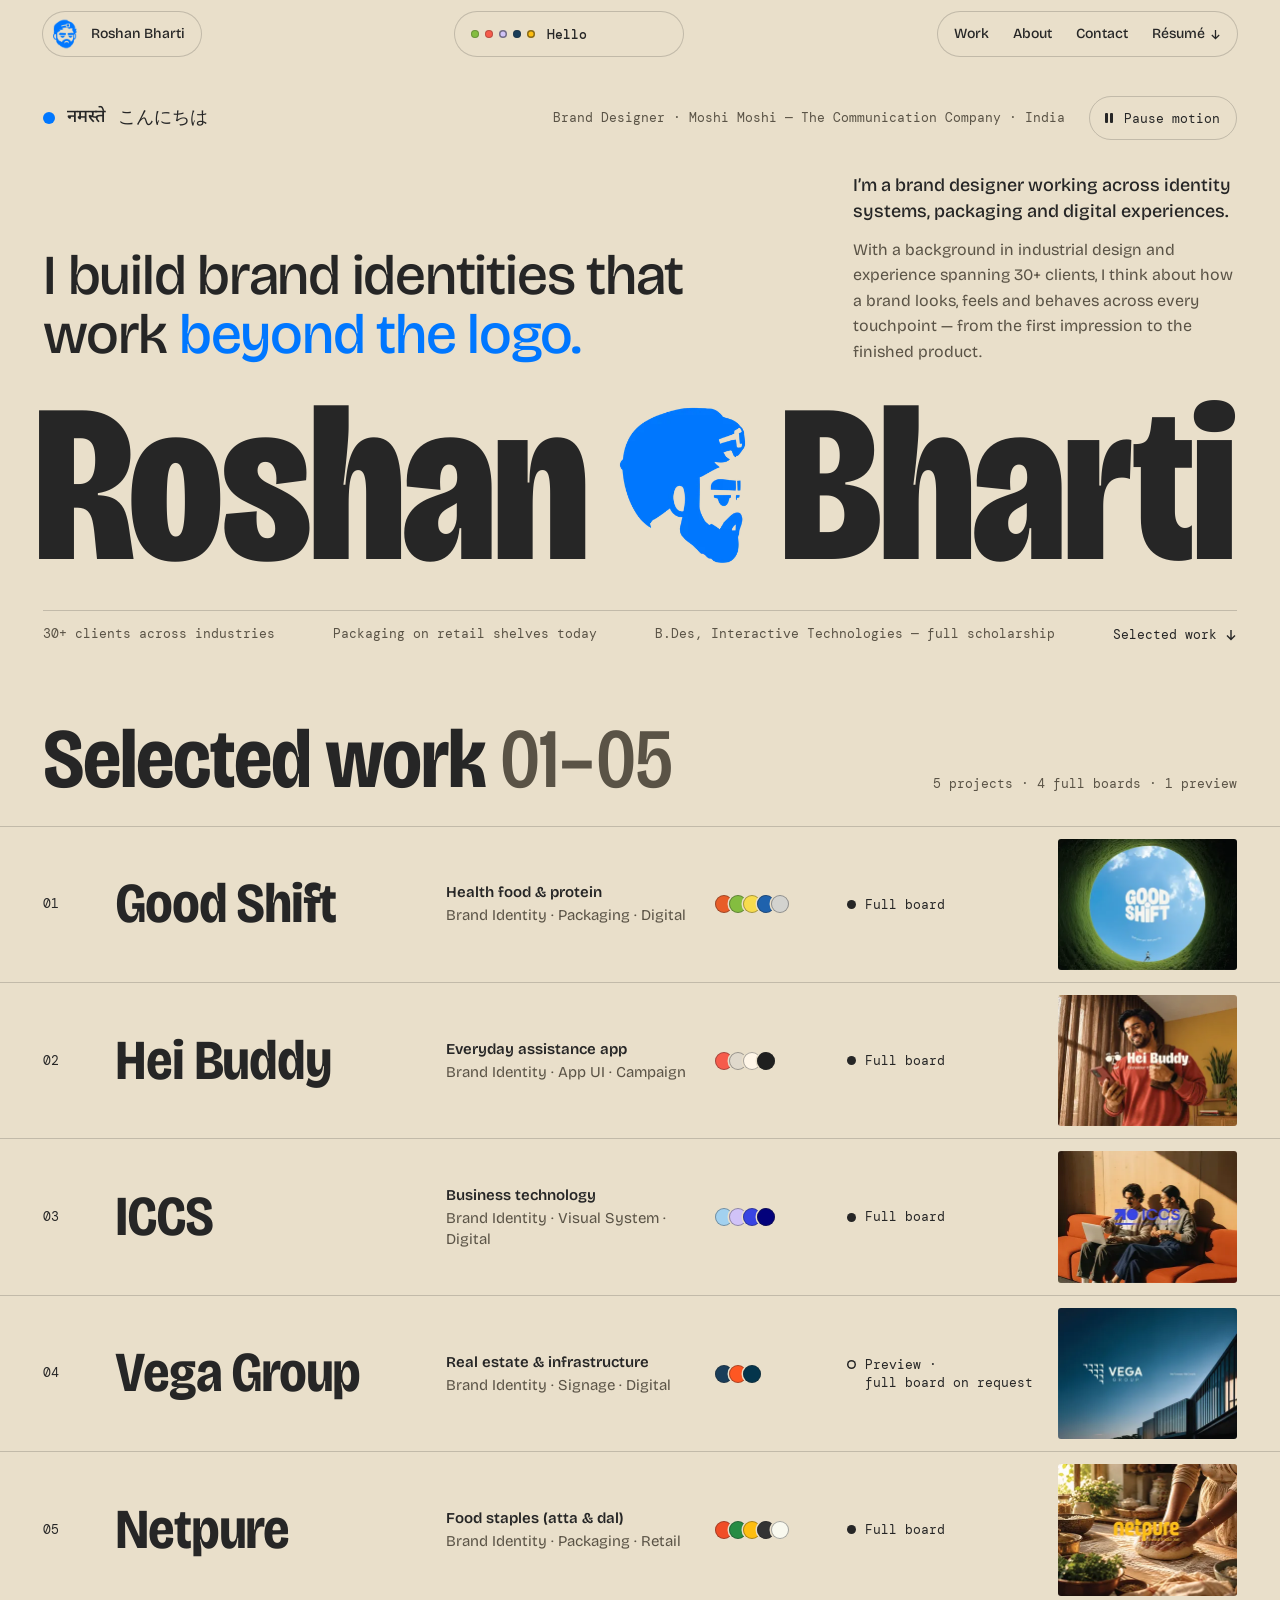
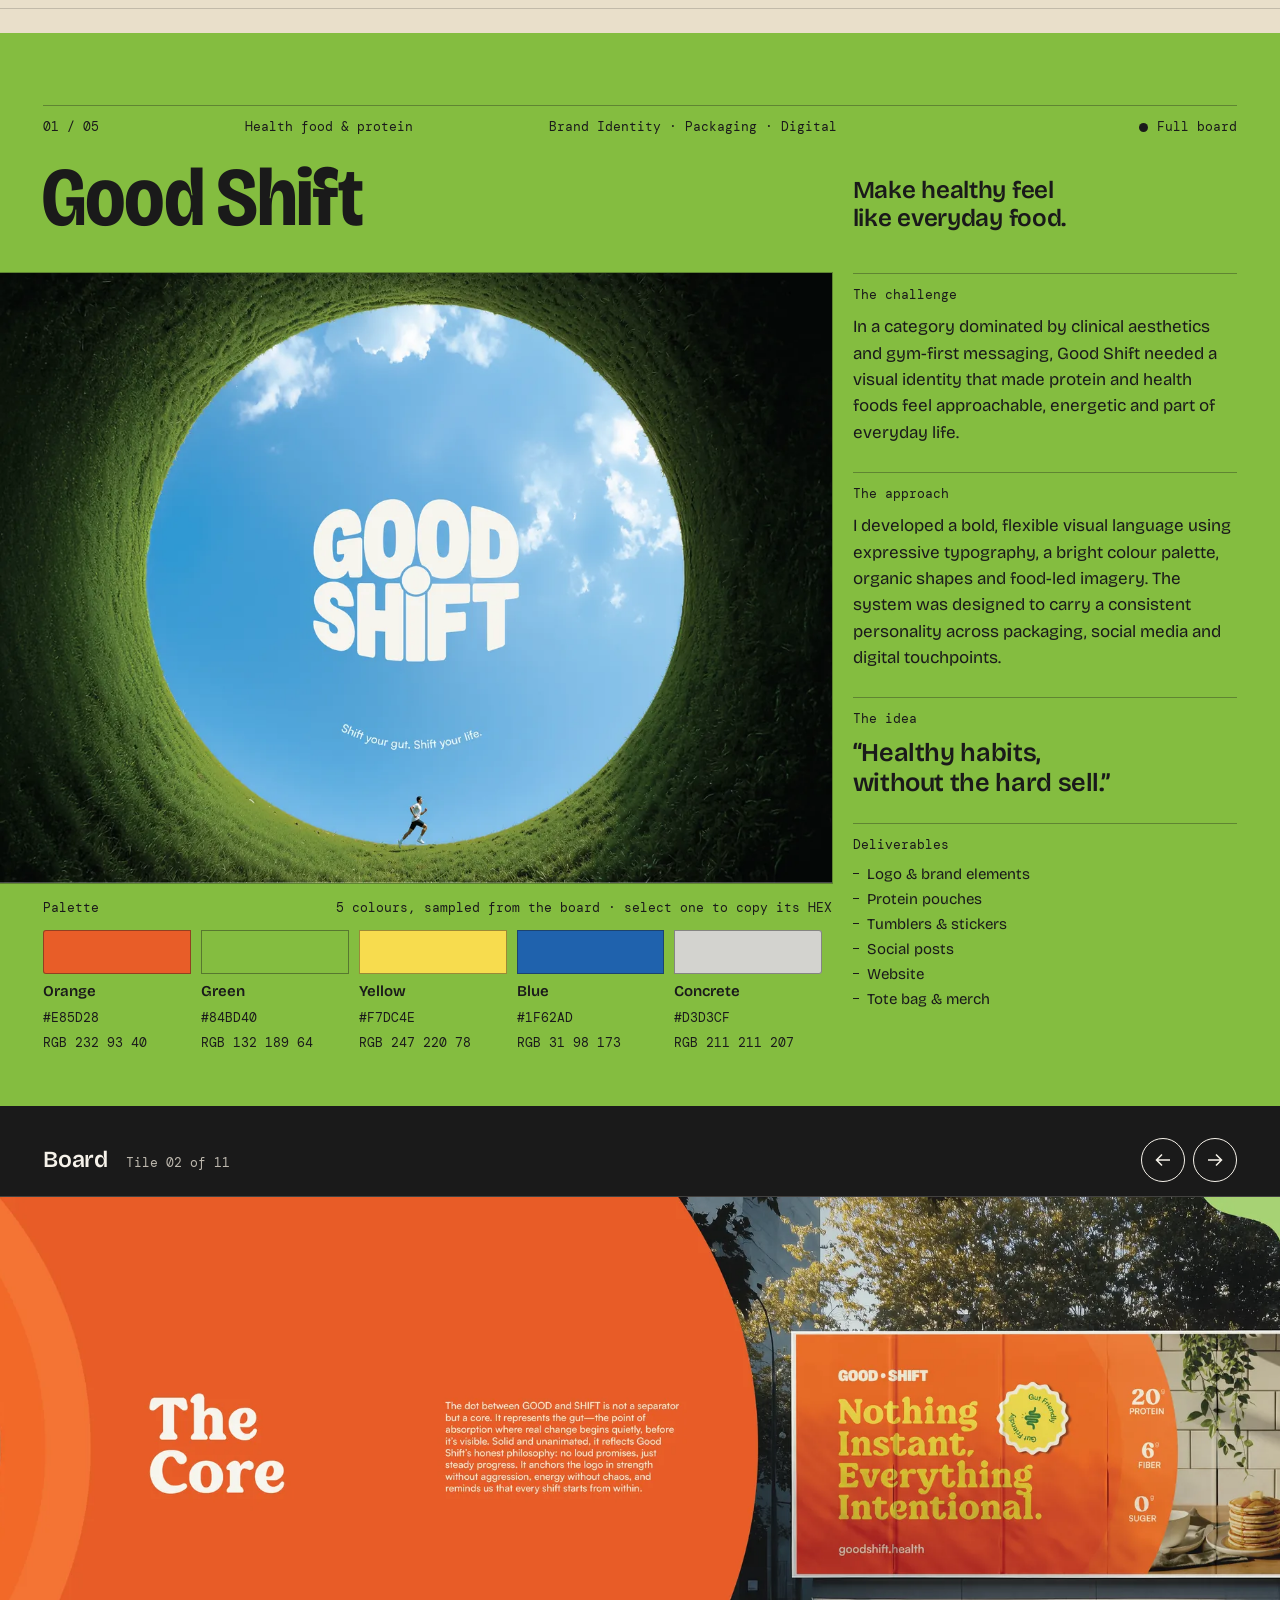
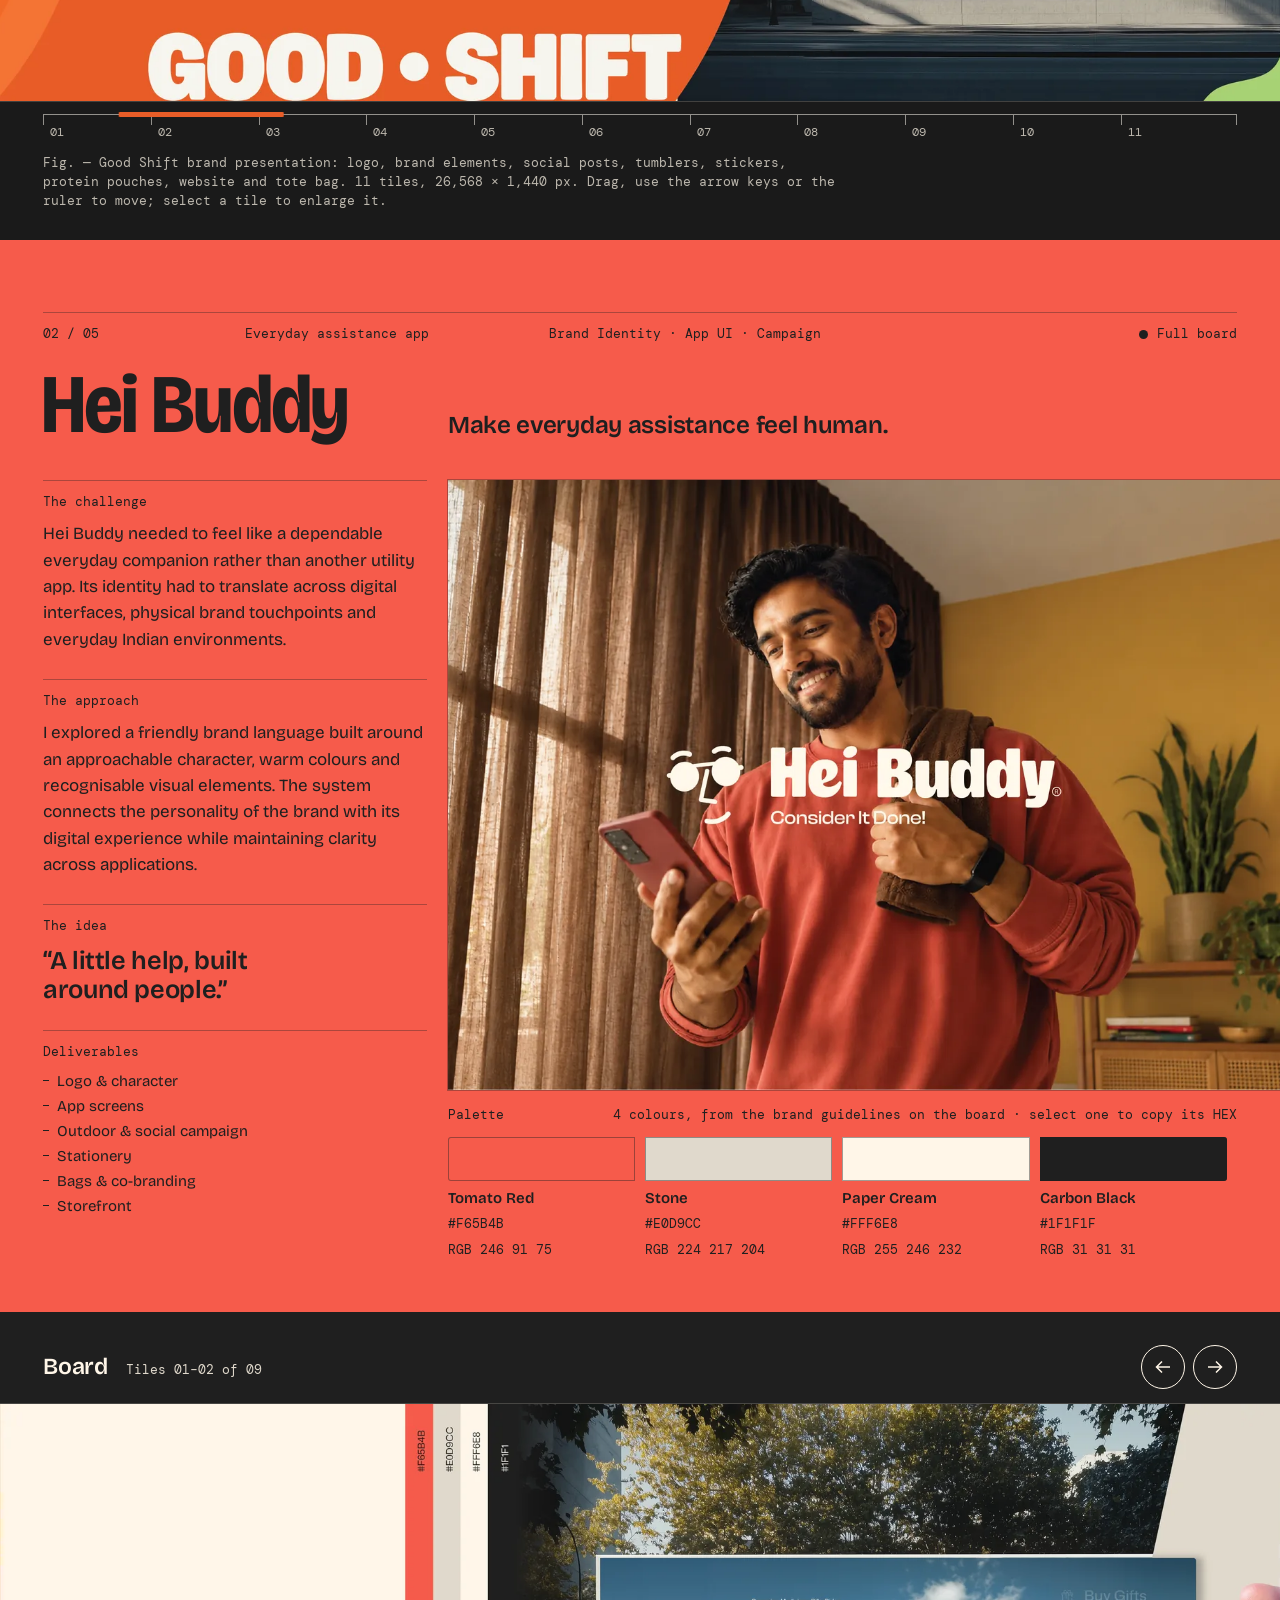
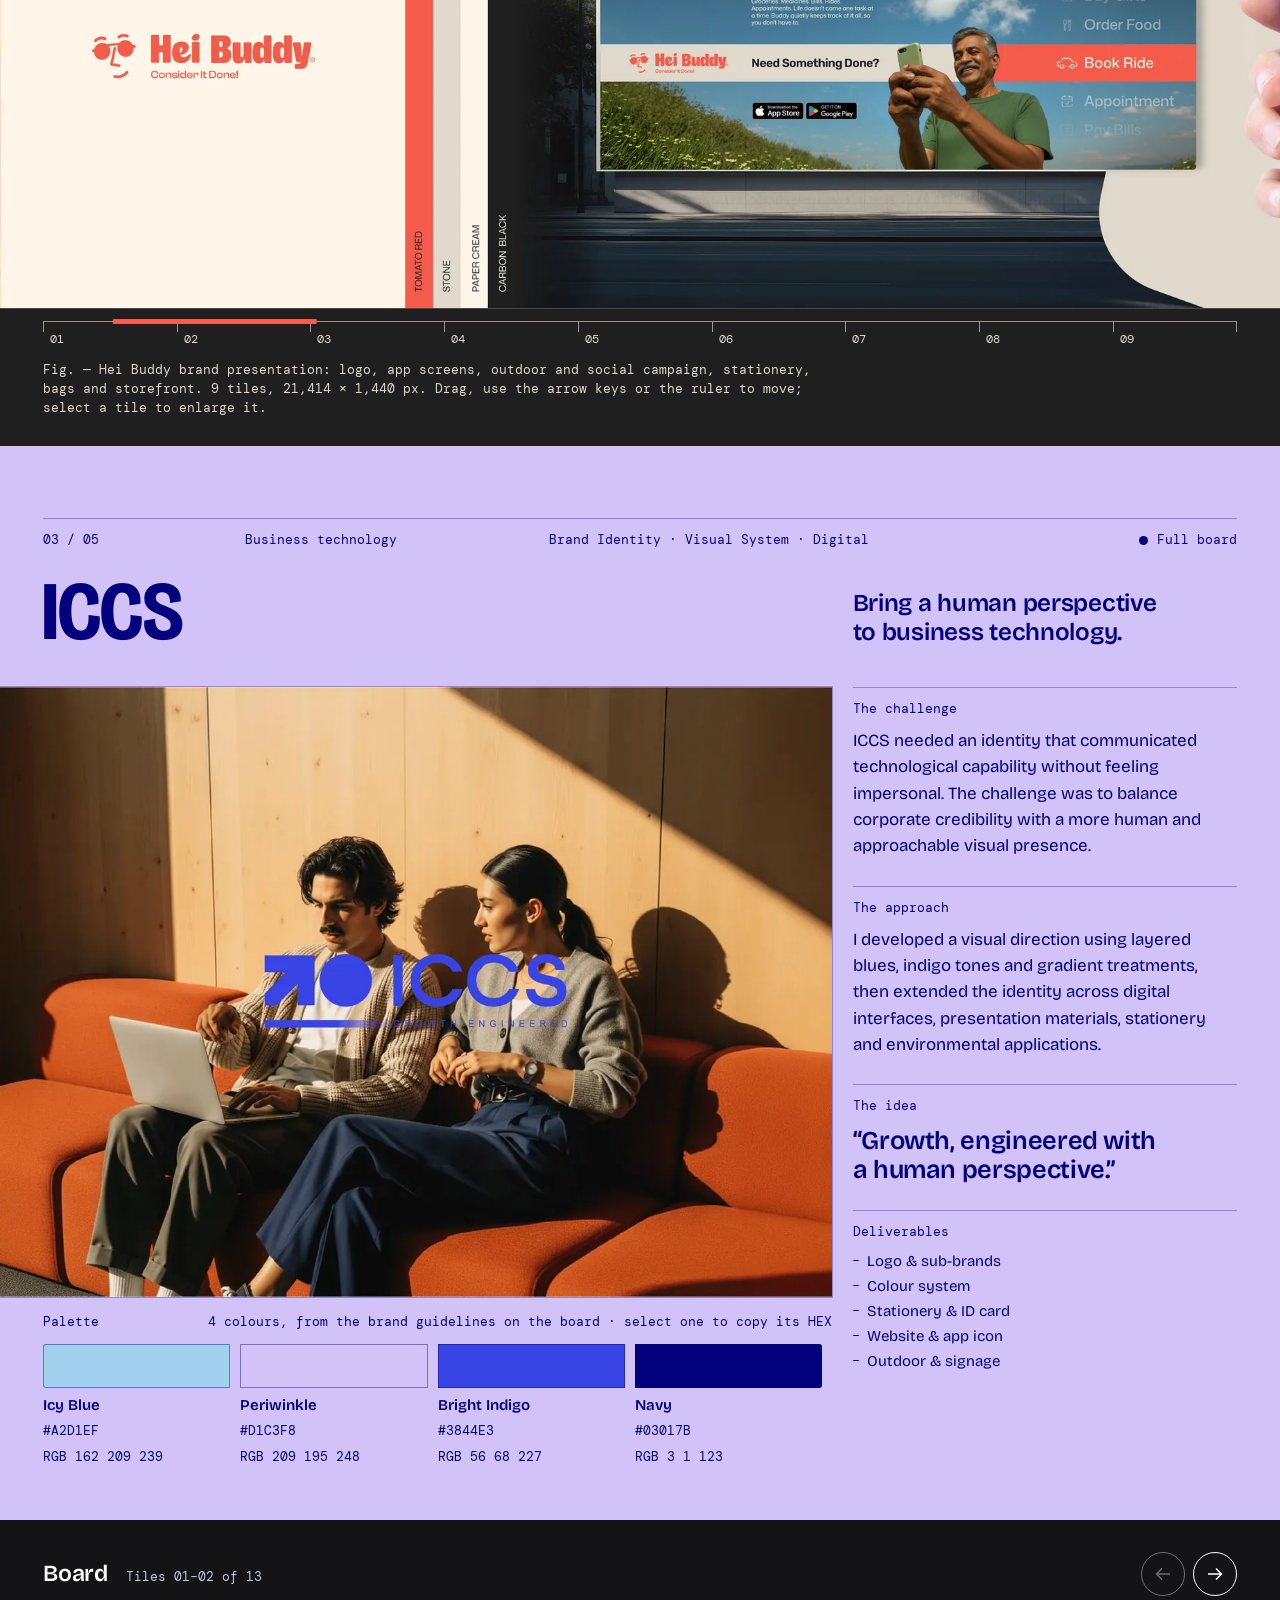
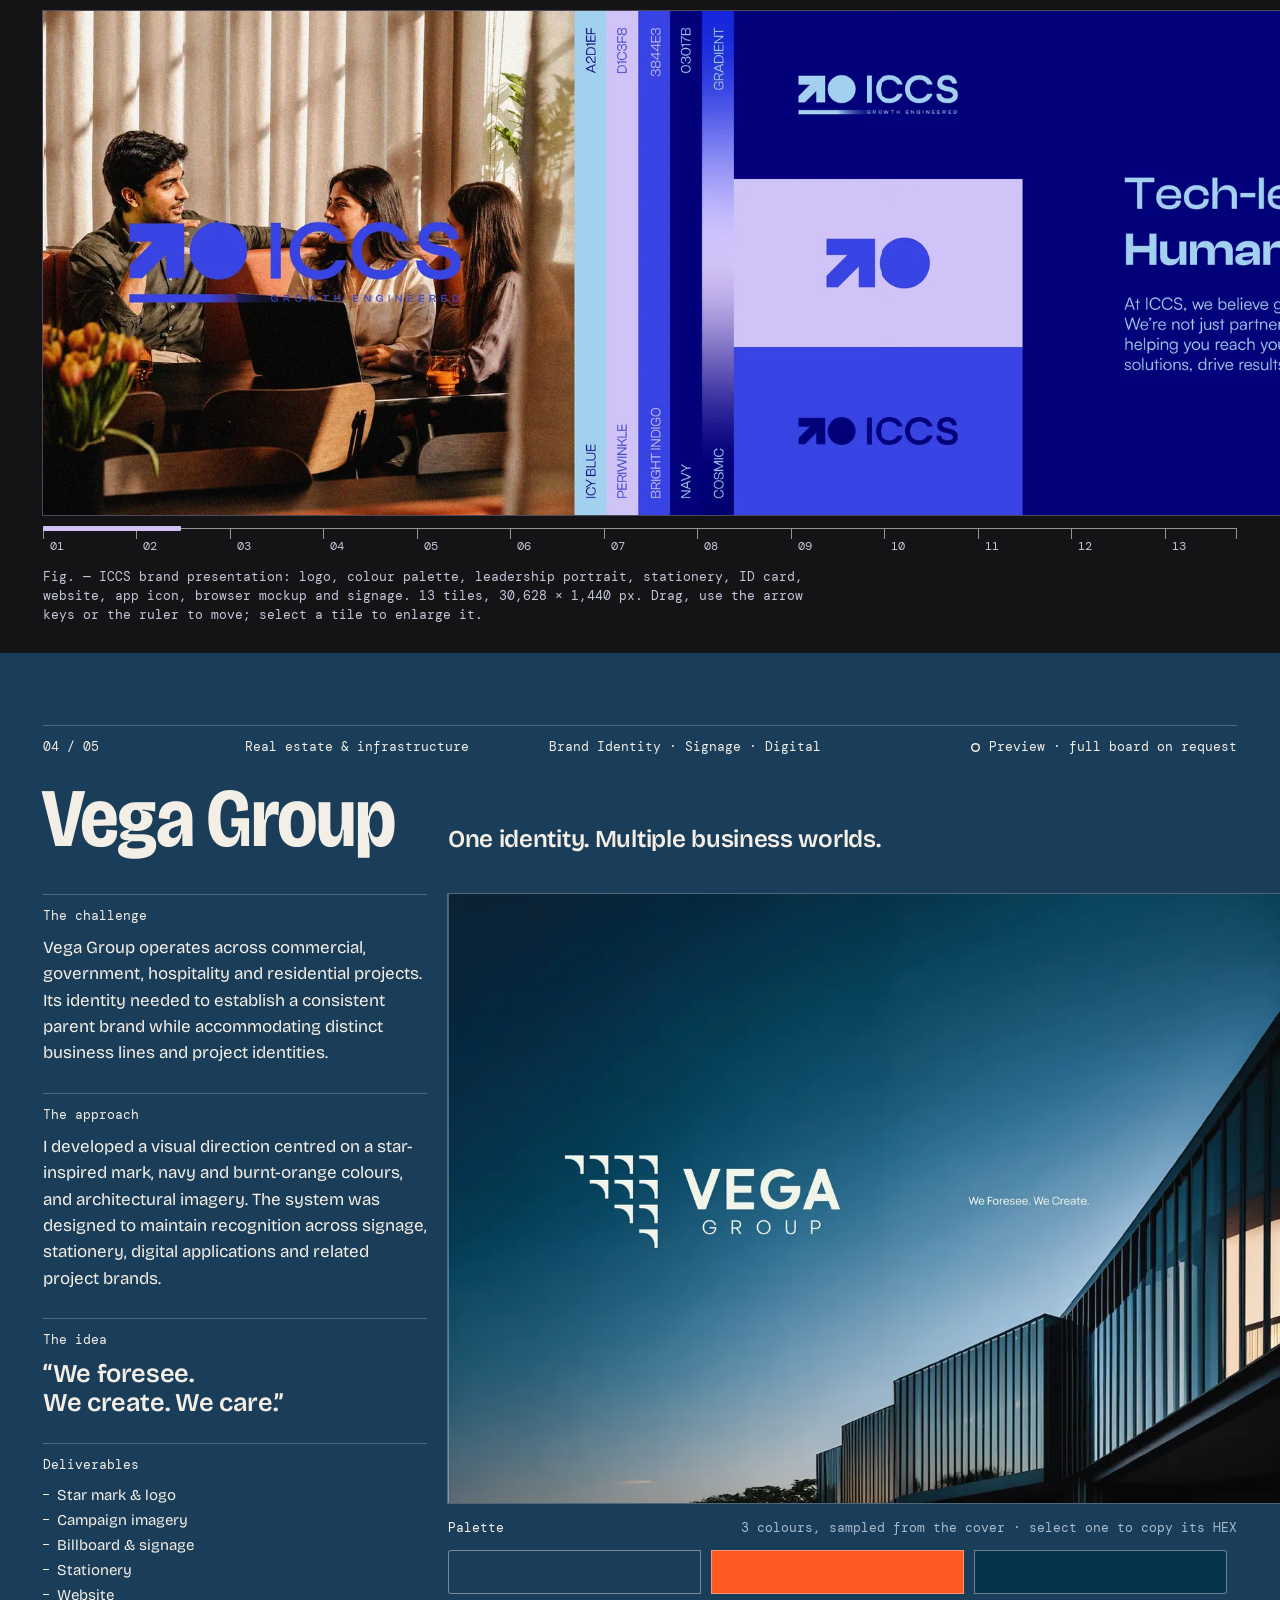
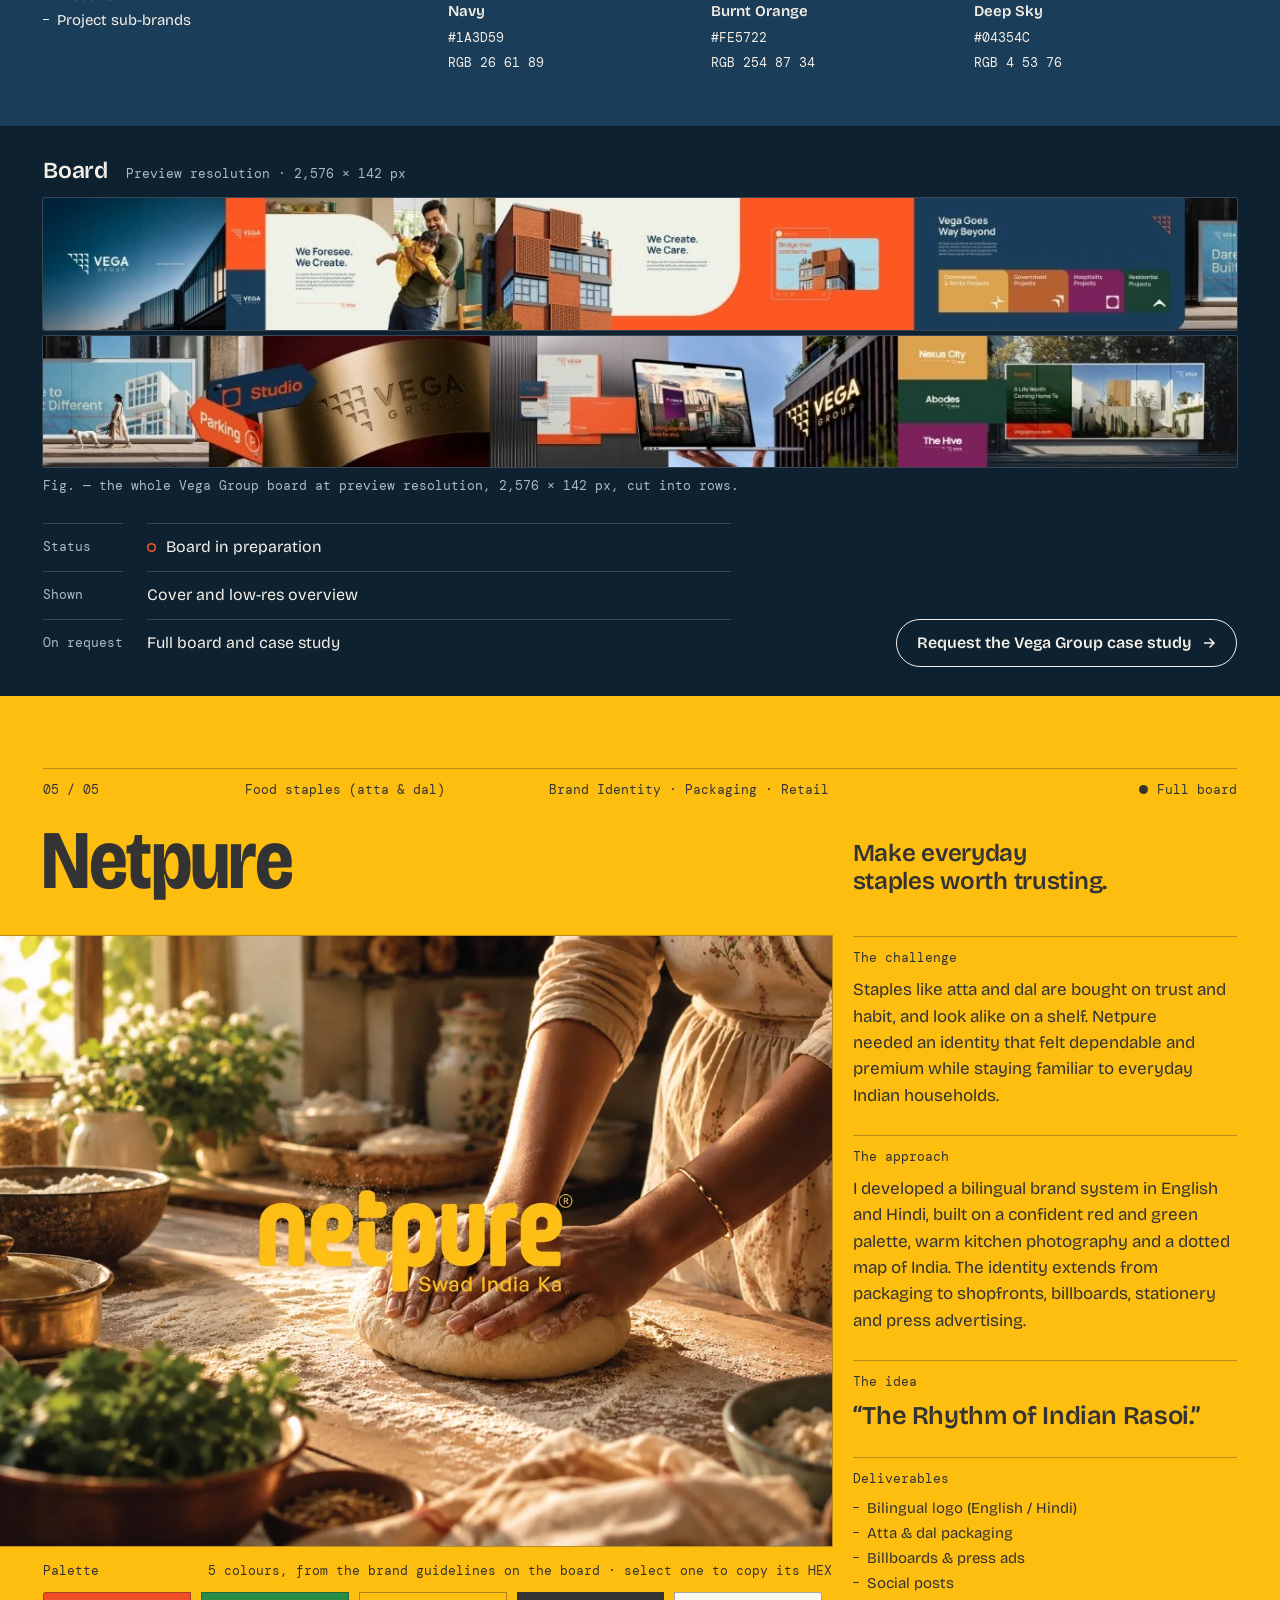
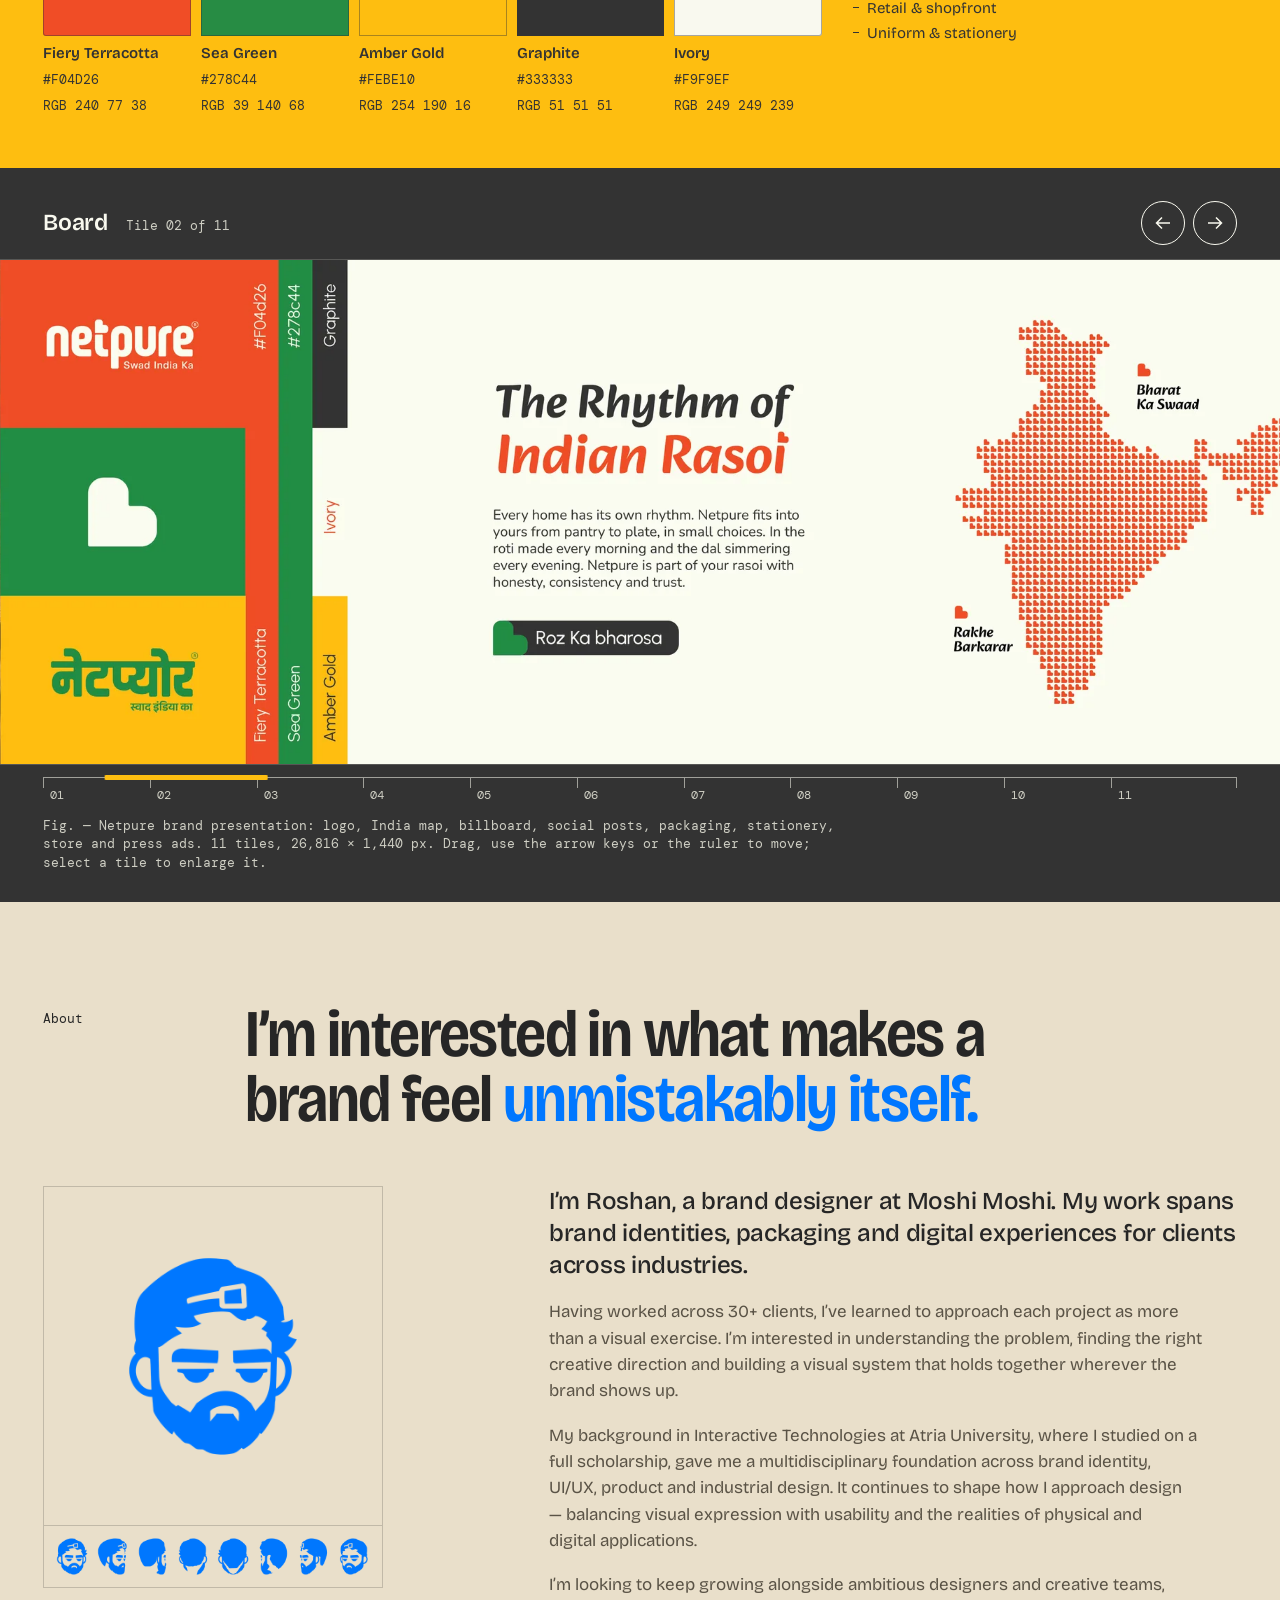
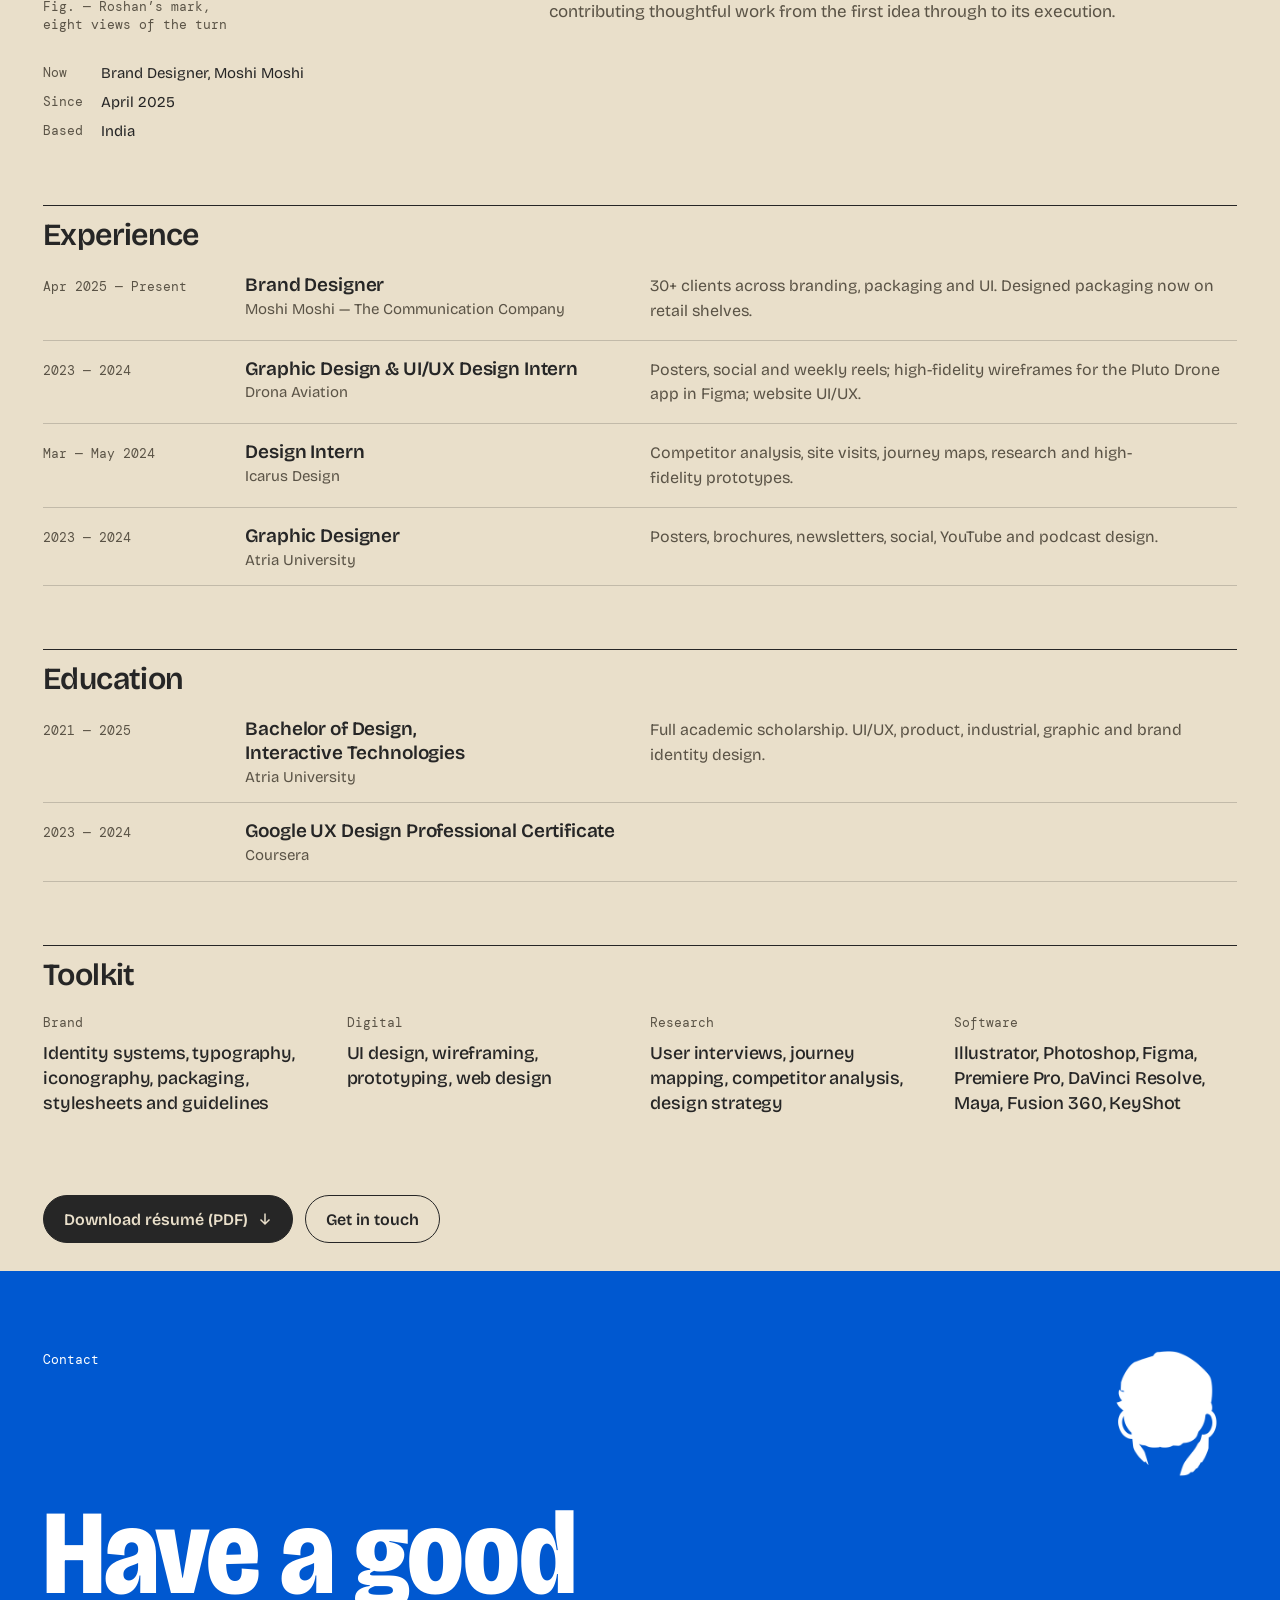
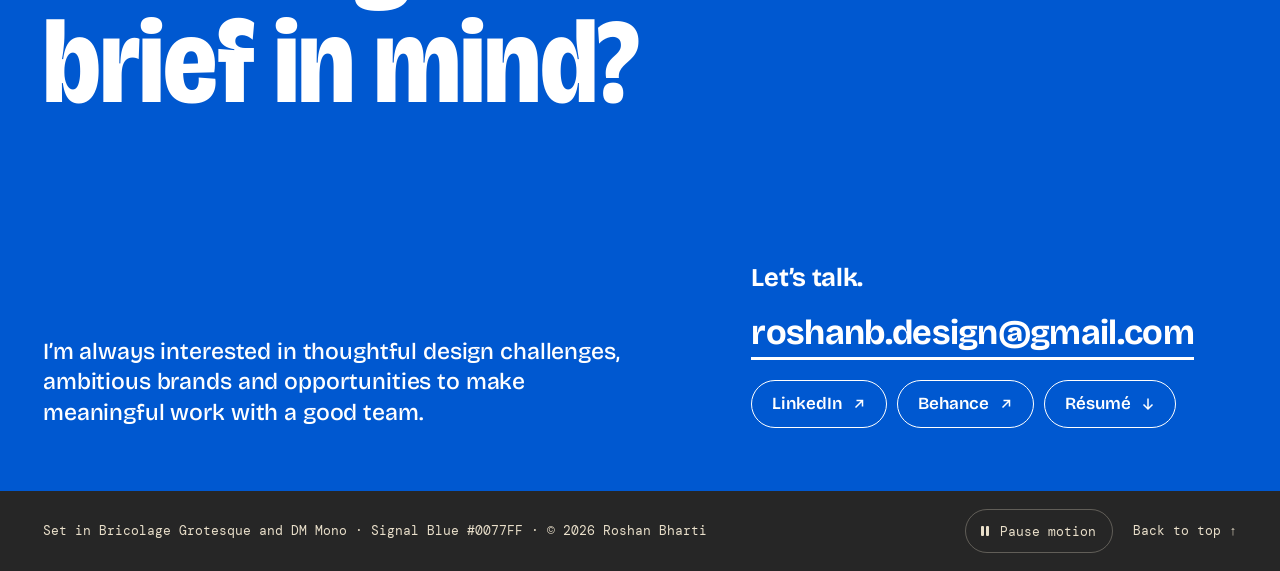
==== index.html @ bd8a37d4 "Add Roshan Bharti brand designer portfolio Static portfolio site ("Colour Takeover" theme): each cli" ====
<!doctype html>
<!-- GENERATED by tools/build_site.py from src/page.html, content.json and assets/manifest.json. Do not edit by hand. -->
<html lang="en">
<head>
<meta charset="utf-8">
<meta name="viewport" content="width=device-width, initial-scale=1, viewport-fit=cover">
<title>Roshan Bharti — Brand Designer</title>
<meta name="description" content="Roshan Bharti is a brand designer building identity systems, packaging and digital experiences.">
<meta property="og:type" content="website">
<meta property="og:site_name" content="Roshan Bharti">
<meta property="og:title" content="Roshan Bharti — Brand Designer">
<meta property="og:description" content="Roshan Bharti is a brand designer building identity systems, packaging and digital experiences.">
<meta property="og:image" content="assets/og-image.jpg">
<meta property="og:image:width" content="1200">
<meta property="og:image:height" content="630">
<meta property="og:image:alt" content="Roshan Bharti — Brand Designer">
<meta name="twitter:card" content="summary_large_image">
<meta name="twitter:title" content="Roshan Bharti — Brand Designer">
<meta name="twitter:description" content="Roshan Bharti is a brand designer building identity systems, packaging and digital experiences.">
<meta name="twitter:image" content="assets/og-image.jpg">
<meta name="color-scheme" content="light dark">
<meta name="theme-color" media="(prefers-color-scheme: light)" content="#E9DFCA">
<meta name="theme-color" media="(prefers-color-scheme: dark)" content="#1E1E1F">
<link rel="icon" type="image/png" sizes="32x32" href="assets/mark/favicon-32.png">
<link rel="apple-touch-icon" href="assets/mark/apple-touch-icon.png">
<script>
  /* Flags that must exist before first paint: JS on, and whether motion is paused
     (remembered choice, else the system's reduced-motion setting). The font preload is added
     here, not in the markup, because a page opened from disk can't use a crossorigin preload
     (Chrome warns); over http it is issued just as early. */
  (function (d, r) {
    r.className += ' js';
    var p = null;
    try { p = window.localStorage.getItem('rb-motion'); } catch (e) {}
    var rm = window.matchMedia && window.matchMedia('(prefers-reduced-motion: reduce)').matches;
    if (p === 'paused' || (p === null && rm)) r.className += ' still';
    if (location.protocol !== 'file:') {
      var l = d.createElement('link');
      l.rel = 'preload'; l.as = 'font'; l.type = 'font/woff2'; l.crossOrigin = 'anonymous';
      l.href = 'assets/fonts/BricolageGrotesque-var.woff2';
      d.head.appendChild(l);
    }
  })(document, document.documentElement);
</script>
<link rel="preconnect" href="https://fonts.googleapis.com">
<link rel="preconnect" href="https://fonts.gstatic.com" crossorigin>
<!-- DM Mono and the Devanagari greeting come from Google Fonts without blocking the first paint:
     each sheet loads as print-only and switches itself on when it arrives; until then (or if
     Google is slow or blocked) the system monospace and Devanagari fonts stand in. -->
<link rel="stylesheet" href="https://fonts.googleapis.com/css2?family=DM+Mono:wght@400;500&amp;display=swap" media="print" onload="this.media='all'">
<link rel="stylesheet" href="https://fonts.googleapis.com/css2?family=Noto+Sans+Devanagari:wght@500&amp;text=%E0%A4%A8%E0%A4%AE%E0%A4%B8%E0%A5%8D%E0%A4%A4%E0%A5%87&amp;display=swap" media="print" onload="this.media='all'">
<noscript>
<link rel="stylesheet" href="https://fonts.googleapis.com/css2?family=DM+Mono:wght@400;500&amp;display=swap">
<link rel="stylesheet" href="https://fonts.googleapis.com/css2?family=Noto+Sans+Devanagari:wght@500&amp;text=%E0%A4%A8%E0%A4%AE%E0%A4%B8%E0%A5%8D%E0%A4%A4%E0%A5%87&amp;display=swap">
</noscript>
<link rel="stylesheet" href="assets/site.css?v=16b48470a3">
<script src="assets/site.js?v=5c128dc764" defer></script>
<script type="application/ld+json">{
  "@context": "https://schema.org",
  "@type": "Person",
  "name": "Roshan Bharti",
  "jobTitle": "Brand Designer",
  "worksFor": {
    "@type": "Organization",
    "name": "Moshi Moshi — The Communication Company"
  },
  "email": "mailto:roshanb.design@gmail.com",
  "sameAs": [
    "https://www.linkedin.com/in/roshan-bharti-877a211a8",
    "https://www.behance.net/ravana"
  ],
  "image": "assets/mark/mark-static-512.png",
  "description": "Roshan Bharti is a brand designer building identity systems, packaging and digital experiences."
}</script>
</head>
<body>
<a class="skip" href="#main">Skip to content</a>

<header class="chrome">
  <a class="pill brand" href="#top" aria-label="Roshan Bharti, back to top">
    <span class="brand-mark"><img src="assets/mark/mark-static-160.png" data-anim="assets/mark/mark-160.webp" width="160" height="160" alt=""></span>
    <span class="brand-name">Roshan Bharti</span>
  </a>
  <div class="pill now" aria-hidden="true">
    <span class="seq"><i data-k="goodshift" style="--c:#84BD40"></i><i data-k="heibuddy" style="--c:#F65B4B"></i><i data-k="iccs" class="lo-l" style="--c:#D1C3F8"></i><i data-k="vega" class="lo-d" style="--c:#1A3D59"></i><i data-k="netpure" class="lo-l" style="--c:#FEBE10"></i></span>
    <span class="now-label">Hello</span>
  </div>
  <nav class="pill nav" aria-label="Primary">
    <a href="#work" data-nav="work">Work</a>
    <a href="#about" data-nav="about">About</a>
    <a href="#contact" data-nav="contact">Contact</a>
    <a class="nav-cv" href="assets/Roshan_Bharti_Resume.pdf" download>Résumé<svg viewBox="0 0 12 12" aria-hidden="true"><path d="M6 1v9M2 6.5 6 10.5l4-4" fill="none" stroke="currentColor" stroke-width="1.4"/></svg></a>
  </nav>
</header>

<main id="main">

  <section id="top" class="hero wrap" data-now="Hello" data-nav-key="" aria-labelledby="hero-name">
    <div class="hero-top">
      <p class="hello"><span class="hello-dot" aria-hidden="true"></span><span lang="hi">नमस्ते</span><span lang="ja">こんにちは</span></p>
      <p class="hero-role mono">Brand Designer · Moshi Moshi — The Communication Company · India</p>
      <button type="button" class="motion-btn needs-js" data-motion aria-pressed="false"><span class="motion-ico" aria-hidden="true"></span>Pause motion</button>
    </div>
    <div class="hero-mid g12">
      <p class="hero-tag">I build brand identities that work <em>beyond the logo.</em></p>
      <div class="hero-lead">
        <p>I’m a brand designer working across identity systems, packaging and digital experiences.</p>
        <p>With a background in industrial design and experience spanning 30+ clients, I think about how a brand looks, feels and behaves across every touchpoint — from the first impression to the finished product.</p>
      </div>
    </div>
    <h1 id="hero-name" class="wordmark"><span class="sr-only">Roshan Bharti</span><span class="wm" aria-hidden="true"><span class="wm-w">Roshan</span><span class="wm-mark"><picture><source data-still media="(prefers-reduced-motion: reduce)" srcset="assets/mark/mark-static-160.png 160w, assets/mark/mark-static-512.png 512w" sizes="(max-width: 699px) calc((100vw - 2 * clamp(16px, 3.4vw, 52px)) * 0.2307), calc((100vw - 2 * clamp(16px, 3.4vw, 52px)) * 0.1472)"><img src="assets/mark/mark-static-512.png" srcset="assets/mark/mark-static-160.png 160w, assets/mark/mark-static-512.png 512w" data-anim-srcset="assets/mark/mark-320.webp 320w, assets/mark/mark-512.webp 512w" sizes="(max-width: 699px) calc((100vw - 2 * clamp(16px, 3.4vw, 52px)) * 0.2307), calc((100vw - 2 * clamp(16px, 3.4vw, 52px)) * 0.1472)" width="512" height="512" alt=""></picture></span><span class="wm-w">Bharti</span></span></h1>
    <ul class="hero-proof mono">
      <li>30+ clients across industries</li>
      <li>Packaging on retail shelves today</li>
      <li>B.Des, Interactive Technologies — full scholarship</li>
      <li><a href="#work">Selected work <svg viewBox="0 0 12 12" aria-hidden="true"><path d="M6 1v9M2 6.5 6 10.5l4-4" fill="none" stroke="currentColor" stroke-width="1.4"/></svg></a></li>
    </ul>
  </section>

  <section id="work" aria-labelledby="work-t">
    <div class="index" data-now="Index" data-nav-key="work">
      <div class="index-head g12 wrap">
        <h2 id="work-t" class="index-title">Selected work <span>01<span class="en">–</span>05</span></h2>
        <p class="index-sum mono">5 projects · 4 full boards · 1 preview</p>
      </div>
      <ol class="idx">
        <li><a href="#goodshift" style="--rbg:#84BD40;--rfg:#1A1A1A">
          <span class="idx-no">01</span>
          <span class="idx-name">Good Shift</span>
          <span class="idx-meta"><b>Health food &amp; protein</b><span class="idx-disc mut"><span class="nw">Brand Identity&nbsp;·</span> <span class="nw">Packaging&nbsp;·</span> <span class="nw">Digital</span></span></span>
          <span class="idx-sw" aria-hidden="true"><i style="background:#E85D28"></i><i style="background:#84BD40"></i><i style="background:#F7DC4E"></i><i style="background:#1F62AD"></i><i style="background:#D3D3CF"></i></span>
          <span class="idx-status"><i class="dot" aria-hidden="true"></i><span>Full board</span></span>
          <span class="idx-cover"><img src="assets/work/goodshift/cover-720.webp" srcset="assets/work/goodshift/cover-360.webp 360w, assets/work/goodshift/cover-720.webp 720w" sizes="(max-width: 699px) 104px, (max-width: 899px) 120px, (max-width: 1239px) 132px, clamp(148px, 14vw, 280px)" width="720" height="528" loading="lazy" decoding="async" style="background:#507274" alt=""></span>
        </a></li>
        <li><a href="#heibuddy" style="--rbg:#F65B4B;--rfg:#1F1F1F">
          <span class="idx-no">02</span>
          <span class="idx-name">Hei Buddy</span>
          <span class="idx-meta"><b>Everyday assistance app</b><span class="idx-disc mut"><span class="nw">Brand Identity&nbsp;·</span> <span class="nw">App UI&nbsp;·</span> <span class="nw">Campaign</span></span></span>
          <span class="idx-sw" aria-hidden="true"><i style="background:#F65B4B"></i><i style="background:#E0D9CC"></i><i style="background:#FFF6E8"></i><i style="background:#1F1F1F"></i></span>
          <span class="idx-status"><i class="dot" aria-hidden="true"></i><span>Full board</span></span>
          <span class="idx-cover"><img src="assets/work/heibuddy/cover-720.webp" srcset="assets/work/heibuddy/cover-360.webp 360w, assets/work/heibuddy/cover-720.webp 720w" sizes="(max-width: 699px) 104px, (max-width: 899px) 120px, (max-width: 1239px) 132px, clamp(148px, 14vw, 280px)" width="720" height="528" loading="lazy" decoding="async" style="background:#865738" alt=""></span>
        </a></li>
        <li><a href="#iccs" style="--rbg:#D1C3F8;--rfg:#03017B">
          <span class="idx-no">03</span>
          <span class="idx-name">ICCS</span>
          <span class="idx-meta"><b>Business technology</b><span class="idx-disc mut"><span class="nw">Brand Identity&nbsp;·</span> <span class="nw">Visual System&nbsp;·</span> <span class="nw">Digital</span></span></span>
          <span class="idx-sw" aria-hidden="true"><i style="background:#A2D1EF"></i><i style="background:#D1C3F8"></i><i style="background:#3844E3"></i><i style="background:#03017B"></i></span>
          <span class="idx-status"><i class="dot" aria-hidden="true"></i><span>Full board</span></span>
          <span class="idx-cover"><img src="assets/work/iccs/cover-720.webp" srcset="assets/work/iccs/cover-360.webp 360w, assets/work/iccs/cover-720.webp 720w" sizes="(max-width: 699px) 104px, (max-width: 899px) 120px, (max-width: 1239px) 132px, clamp(148px, 14vw, 280px)" width="720" height="528" loading="lazy" decoding="async" style="background:#825B3F" alt=""></span>
        </a></li>
        <li><a href="#vega" style="--rbg:#1A3D59;--rfg:#F4EFE6">
          <span class="idx-no">04</span>
          <span class="idx-name">Vega Group</span>
          <span class="idx-meta"><b>Real estate &amp; infrastructure</b><span class="idx-disc mut"><span class="nw">Brand Identity&nbsp;·</span> <span class="nw">Signage&nbsp;·</span> <span class="nw">Digital</span></span></span>
          <span class="idx-sw" aria-hidden="true"><i style="background:#1A3D59"></i><i style="background:#FE5722"></i><i style="background:#04354C"></i></span>
          <span class="idx-status"><i class="dot dot--open" aria-hidden="true"></i><span>Preview · <span class="nw">full board on request</span></span></span>
          <span class="idx-cover"><img src="assets/work/vega/cover-720.webp" srcset="assets/work/vega/cover-360.webp 360w, assets/work/vega/cover-720.webp 720w" sizes="(max-width: 699px) 104px, (max-width: 899px) 120px, (max-width: 1239px) 132px, clamp(148px, 14vw, 280px)" width="720" height="528" loading="lazy" decoding="async" style="background:#315A70" alt=""></span>
        </a></li>
        <li><a href="#netpure" style="--rbg:#FEBE10;--rfg:#333333">
          <span class="idx-no">05</span>
          <span class="idx-name">Netpure</span>
          <span class="idx-meta"><b>Food staples (atta &amp; dal)</b><span class="idx-disc mut"><span class="nw">Brand Identity&nbsp;·</span> <span class="nw">Packaging&nbsp;·</span> <span class="nw">Retail</span></span></span>
          <span class="idx-sw" aria-hidden="true"><i style="background:#F04D26"></i><i style="background:#278C44"></i><i style="background:#FEBE10"></i><i style="background:#333333"></i><i style="background:#F9F9EF"></i></span>
          <span class="idx-status"><i class="dot" aria-hidden="true"></i><span>Full board</span></span>
          <span class="idx-cover"><img src="assets/work/netpure/cover-720.webp" srcset="assets/work/netpure/cover-360.webp 360w, assets/work/netpure/cover-720.webp 720w" sizes="(max-width: 699px) 104px, (max-width: 899px) 120px, (max-width: 1239px) 132px, clamp(148px, 14vw, 280px)" width="720" height="528" loading="lazy" decoding="async" style="background:#8C6A44" alt=""></span>
        </a></li>
      </ol>
    </div>
    <article id="goodshift" class="proj" style="--bg:#84BD40;--fg:#1A1A1A;--mut:#1A1A1A;--line:rgba(26,26,26,.34);--st-bg:#1A1A1A;--st-fg:#F6F2EA;--st-mut:#BDB8AE;--st-line:rgba(246,242,234,.18);--thumb:#E85D28" data-now="01 Good Shift" data-key="goodshift" data-nav-key="work" aria-labelledby="goodshift-t">
      <div class="op wrap">
        <p class="op-meta mono"><span>01 / 05</span><span>Health food &amp; protein</span><span><span class="nw">Brand Identity&nbsp;·</span> <span class="nw">Packaging&nbsp;·</span> <span class="nw">Digital</span></span><span class="op-st"><i class="dot" aria-hidden="true"></i><span>Full board</span></span></p>
        <div class="op-row">
          <h2 id="goodshift-t" class="op-title">Good Shift</h2>
          <p class="op-headline">Make healthy feel like everyday food.</p>
        </div>
      </div>
      <div class="pj g12 wrap">
        <figure class="pj-cover"><img src="assets/work/goodshift/cover-1200.webp" srcset="assets/work/goodshift/cover-720.webp 720w, assets/work/goodshift/cover-1200.webp 1200w, assets/work/goodshift/cover-1800.webp 1800w" sizes="(max-width: 1023px) 100vw, 66vw" width="2961" height="2171" loading="lazy" decoding="async" style="background:#507274" alt="Good Shift cover: the logo and the line ‘Shift your gut. Shift your life.’ in a ring of grass that opens onto a blue sky, with a runner below."></figure>
        <div class="pj-text">
          <div class="pj-sec">
            <h3 class="h3">The challenge</h3>
            <p>In a category dominated by clinical aesthetics and gym-first messaging, Good Shift needed a visual identity that made protein and health foods feel approachable, energetic and part of everyday life.</p>
          </div>
          <div class="pj-sec">
            <h3 class="h3">The approach</h3>
            <p>I developed a bold, flexible visual language using expressive typography, a bright colour palette, organic shapes and food-led imagery. The system was designed to carry a consistent personality across packaging, social media and digital touchpoints.</p>
          </div>
          <div class="pj-sec idea">
            <h3 class="h3">The idea</h3>
            <blockquote><p>“Healthy habits, without the hard sell.”</p></blockquote>
          </div>
          <div class="pj-sec">
            <h3 class="h3">Deliverables</h3>
            <ul class="deliv">
              <li>Logo &amp; brand elements</li>
              <li>Protein pouches</li>
              <li>Tumblers &amp; stickers</li>
              <li>Social posts</li>
              <li>Website</li>
              <li>Tote bag &amp; merch</li>
            </ul>
          </div>
        </div>
        <div class="pal">
          <div class="pal-head">
            <h3 class="h3">Palette</h3>
            <p class="mono">5 colours, sampled from the board<span class="needs-js"> · select one to copy its HEX</span></p>
          </div>
          <ul class="pal-bar">
            <li><button type="button" class="chip" data-hex="#E85D28"><span class="chip-c" style="background:#E85D28"></span><span class="chip-n"><span class="sr-only">Copy </span>Orange</span><span class="chip-v">#E85D28</span><span class="chip-v">RGB 232 93 40</span></button></li>
            <li><button type="button" class="chip" data-hex="#84BD40"><span class="chip-c" style="background:#84BD40"></span><span class="chip-n"><span class="sr-only">Copy </span>Green</span><span class="chip-v">#84BD40</span><span class="chip-v">RGB 132 189 64</span></button></li>
            <li><button type="button" class="chip" data-hex="#F7DC4E"><span class="chip-c" style="background:#F7DC4E"></span><span class="chip-n"><span class="sr-only">Copy </span>Yellow</span><span class="chip-v">#F7DC4E</span><span class="chip-v">RGB 247 220 78</span></button></li>
            <li><button type="button" class="chip" data-hex="#1F62AD"><span class="chip-c" style="background:#1F62AD"></span><span class="chip-n"><span class="sr-only">Copy </span>Blue</span><span class="chip-v">#1F62AD</span><span class="chip-v">RGB 31 98 173</span></button></li>
            <li><button type="button" class="chip" data-hex="#D3D3CF"><span class="chip-c" style="background:#D3D3CF"></span><span class="chip-n"><span class="sr-only">Copy </span>Concrete</span><span class="chip-v">#D3D3CF</span><span class="chip-v">RGB 211 211 207</span></button></li>
          </ul>
        </div>
      </div>
      <div class="board" data-board>
        <div class="board-bar wrap">
          <div class="board-bar-l">
            <h3 id="goodshift-board-t" class="h3">Board</h3>
            <p class="board-count mono" data-count data-total="11">11 tiles</p>
          </div>
          <div class="board-btns needs-js">
            <button type="button" class="rb" data-step="-1" aria-controls="goodshift-strip" aria-label="Previous tiles of the Good Shift board"><svg viewBox="0 0 18 18" aria-hidden="true"><path d="M16 9H2.5M8 3.5 2.5 9 8 14.5" fill="none" stroke="currentColor" stroke-width="1.5"/></svg></button>
            <button type="button" class="rb" data-step="1" aria-controls="goodshift-strip" aria-label="Next tiles of the Good Shift board"><svg viewBox="0 0 18 18" aria-hidden="true"><path d="M2 9h13.5M10 3.5 15.5 9 10 14.5" fill="none" stroke="currentColor" stroke-width="1.5"/></svg></button>
          </div>
        </div>
        <div class="strip">
          <div class="strip-scroller" id="goodshift-strip" role="region" aria-label="Good Shift board, 11 tiles" aria-describedby="goodshift-board-cap" data-name="Good Shift" data-start="1682">
            <div class="strip-track">
              <a class="tile" href="assets/work/goodshift/board-00-1440.webp" style="--w:2400" aria-label="Tile 01 of 11, full size"><img src="assets/work/goodshift/board-00-720.webp" srcset="assets/work/goodshift/board-00-720.webp 1200w, assets/work/goodshift/board-00-1440.webp 2400w" sizes="(max-width: 699px) and (orientation: portrait) calc(clamp(288px, 44vh, 420px) * 1.6667), calc(clamp(288px, 56vh, 600px) * 1.6667)" width="2400" height="1440" loading="lazy" decoding="async" draggable="false" alt=""></a>
              <a class="tile" href="assets/work/goodshift/board-01-1440.webp" style="--w:2400" aria-label="Tile 02 of 11, full size"><img src="assets/work/goodshift/board-01-720.webp" srcset="assets/work/goodshift/board-01-720.webp 1200w, assets/work/goodshift/board-01-1440.webp 2400w" sizes="(max-width: 699px) and (orientation: portrait) calc(clamp(288px, 44vh, 420px) * 1.6667), calc(clamp(288px, 56vh, 600px) * 1.6667)" width="2400" height="1440" loading="lazy" decoding="async" draggable="false" alt=""></a>
              <a class="tile" href="assets/work/goodshift/board-02-1440.webp" style="--w:2400" aria-label="Tile 03 of 11, full size"><img src="assets/work/goodshift/board-02-720.webp" srcset="assets/work/goodshift/board-02-720.webp 1200w, assets/work/goodshift/board-02-1440.webp 2400w" sizes="(max-width: 699px) and (orientation: portrait) calc(clamp(288px, 44vh, 420px) * 1.6667), calc(clamp(288px, 56vh, 600px) * 1.6667)" width="2400" height="1440" loading="lazy" decoding="async" draggable="false" alt=""></a>
              <a class="tile" href="assets/work/goodshift/board-03-1440.webp" style="--w:2400" aria-label="Tile 04 of 11, full size"><img src="assets/work/goodshift/board-03-720.webp" srcset="assets/work/goodshift/board-03-720.webp 1200w, assets/work/goodshift/board-03-1440.webp 2400w" sizes="(max-width: 699px) and (orientation: portrait) calc(clamp(288px, 44vh, 420px) * 1.6667), calc(clamp(288px, 56vh, 600px) * 1.6667)" width="2400" height="1440" loading="lazy" decoding="async" draggable="false" alt=""></a>
              <a class="tile" href="assets/work/goodshift/board-04-1440.webp" style="--w:2400" aria-label="Tile 05 of 11, full size"><img src="assets/work/goodshift/board-04-720.webp" srcset="assets/work/goodshift/board-04-720.webp 1200w, assets/work/goodshift/board-04-1440.webp 2400w" sizes="(max-width: 699px) and (orientation: portrait) calc(clamp(288px, 44vh, 420px) * 1.6667), calc(clamp(288px, 56vh, 600px) * 1.6667)" width="2400" height="1440" loading="lazy" decoding="async" draggable="false" alt=""></a>
              <a class="tile" href="assets/work/goodshift/board-05-1440.webp" style="--w:2400" aria-label="Tile 06 of 11, full size"><img src="assets/work/goodshift/board-05-720.webp" srcset="assets/work/goodshift/board-05-720.webp 1200w, assets/work/goodshift/board-05-1440.webp 2400w" sizes="(max-width: 699px) and (orientation: portrait) calc(clamp(288px, 44vh, 420px) * 1.6667), calc(clamp(288px, 56vh, 600px) * 1.6667)" width="2400" height="1440" loading="lazy" decoding="async" draggable="false" alt=""></a>
              <a class="tile" href="assets/work/goodshift/board-06-1440.webp" style="--w:2400" aria-label="Tile 07 of 11, full size"><img src="assets/work/goodshift/board-06-720.webp" srcset="assets/work/goodshift/board-06-720.webp 1200w, assets/work/goodshift/board-06-1440.webp 2400w" sizes="(max-width: 699px) and (orientation: portrait) calc(clamp(288px, 44vh, 420px) * 1.6667), calc(clamp(288px, 56vh, 600px) * 1.6667)" width="2400" height="1440" loading="lazy" decoding="async" draggable="false" alt=""></a>
              <a class="tile" href="assets/work/goodshift/board-07-1440.webp" style="--w:2400" aria-label="Tile 08 of 11, full size"><img src="assets/work/goodshift/board-07-720.webp" srcset="assets/work/goodshift/board-07-720.webp 1200w, assets/work/goodshift/board-07-1440.webp 2400w" sizes="(max-width: 699px) and (orientation: portrait) calc(clamp(288px, 44vh, 420px) * 1.6667), calc(clamp(288px, 56vh, 600px) * 1.6667)" width="2400" height="1440" loading="lazy" decoding="async" draggable="false" alt=""></a>
              <a class="tile" href="assets/work/goodshift/board-08-1440.webp" style="--w:2400" aria-label="Tile 09 of 11, full size"><img src="assets/work/goodshift/board-08-720.webp" srcset="assets/work/goodshift/board-08-720.webp 1200w, assets/work/goodshift/board-08-1440.webp 2400w" sizes="(max-width: 699px) and (orientation: portrait) calc(clamp(288px, 44vh, 420px) * 1.6667), calc(clamp(288px, 56vh, 600px) * 1.6667)" width="2400" height="1440" loading="lazy" decoding="async" draggable="false" alt=""></a>
              <a class="tile" href="assets/work/goodshift/board-09-1440.webp" style="--w:2400" aria-label="Tile 10 of 11, full size"><img src="assets/work/goodshift/board-09-720.webp" srcset="assets/work/goodshift/board-09-720.webp 1200w, assets/work/goodshift/board-09-1440.webp 2400w" sizes="(max-width: 699px) and (orientation: portrait) calc(clamp(288px, 44vh, 420px) * 1.6667), calc(clamp(288px, 56vh, 600px) * 1.6667)" width="2400" height="1440" loading="lazy" decoding="async" draggable="false" alt=""></a>
              <a class="tile" href="assets/work/goodshift/board-10-1440.webp" style="--w:2568" aria-label="Tile 11 of 11, full size"><img src="assets/work/goodshift/board-10-720.webp" srcset="assets/work/goodshift/board-10-720.webp 1284w, assets/work/goodshift/board-10-1440.webp 2568w" sizes="(max-width: 699px) and (orientation: portrait) calc(clamp(288px, 44vh, 420px) * 1.7833), calc(clamp(288px, 56vh, 600px) * 1.7833)" width="2568" height="1440" loading="lazy" decoding="async" draggable="false" alt=""></a>
            </div>
          </div>
        </div>
        <div class="ruler wrap" aria-hidden="true">
          <div class="ruler-in">
            <div class="ruler-ticks"><span style="flex-grow:2400"><b>01</b></span><span style="flex-grow:2400"><b>02</b></span><span style="flex-grow:2400"><b>03</b></span><span style="flex-grow:2400"><b>04</b></span><span style="flex-grow:2400"><b>05</b></span><span style="flex-grow:2400"><b>06</b></span><span style="flex-grow:2400"><b>07</b></span><span style="flex-grow:2400"><b>08</b></span><span style="flex-grow:2400"><b>09</b></span><span style="flex-grow:2400"><b>10</b></span><span style="flex-grow:2568"><b>11</b></span></div>
            <span class="ruler-thumb"></span>
          </div>
        </div>
        <p class="board-cap wrap mono" id="goodshift-board-cap">Fig. — Good Shift brand presentation: logo, brand elements, social posts, tumblers, stickers, protein pouches, website and tote bag. 11 tiles, 26,568 × 1,440 px.<span class="needs-js"> Drag, use the arrow keys or the ruler to move; select a tile to enlarge it.</span></p>
      </div>

    </article>

    <article id="heibuddy" class="proj proj--r" style="--bg:#F65B4B;--fg:#1F1F1F;--mut:#1F1F1F;--line:rgba(31,31,31,.34);--st-bg:#1F1F1F;--st-fg:#FFF6E8;--st-mut:#E0D9CC;--st-line:rgba(255,246,232,.18);--thumb:#F65B4B" data-now="02 Hei Buddy" data-key="heibuddy" data-nav-key="work" aria-labelledby="heibuddy-t">
      <div class="op wrap">
        <p class="op-meta mono"><span>02 / 05</span><span>Everyday assistance app</span><span><span class="nw">Brand Identity&nbsp;·</span> <span class="nw">App UI&nbsp;·</span> <span class="nw">Campaign</span></span><span class="op-st"><i class="dot" aria-hidden="true"></i><span>Full board</span></span></p>
        <div class="op-row">
          <h2 id="heibuddy-t" class="op-title">Hei Buddy</h2>
          <p class="op-headline">Make everyday assistance feel human.</p>
        </div>
      </div>
      <div class="pj g12 wrap">
        <figure class="pj-cover"><img src="assets/work/heibuddy/cover-1200.webp" srcset="assets/work/heibuddy/cover-720.webp 720w, assets/work/heibuddy/cover-1200.webp 1200w, assets/work/heibuddy/cover-1800.webp 1800w" sizes="(max-width: 1023px) 100vw, 66vw" width="2961" height="2170" loading="lazy" decoding="async" style="background:#865738" alt="Hei Buddy cover: the logo and the line ‘Consider It Done!’ over a man smiling at his phone in a warm living room."></figure>
        <div class="pj-text">
          <div class="pj-sec">
            <h3 class="h3">The challenge</h3>
            <p>Hei Buddy needed to feel like a dependable everyday companion rather than another utility app. Its identity had to translate across digital interfaces, physical brand touchpoints and everyday Indian environments.</p>
          </div>
          <div class="pj-sec">
            <h3 class="h3">The approach</h3>
            <p>I explored a friendly brand language built around an approachable character, warm colours and recognisable visual elements. The system connects the personality of the brand with its digital experience while maintaining clarity across applications.</p>
          </div>
          <div class="pj-sec idea">
            <h3 class="h3">The idea</h3>
            <blockquote><p>“A little help, built around people.”</p></blockquote>
          </div>
          <div class="pj-sec">
            <h3 class="h3">Deliverables</h3>
            <ul class="deliv">
              <li>Logo &amp; character</li>
              <li>App screens</li>
              <li>Outdoor &amp; social campaign</li>
              <li>Stationery</li>
              <li>Bags &amp; co-branding</li>
              <li>Storefront</li>
            </ul>
          </div>
        </div>
        <div class="pal">
          <div class="pal-head">
            <h3 class="h3">Palette</h3>
            <p class="mono">4 colours, from the brand guidelines on the board<span class="needs-js"> · select one to copy its HEX</span></p>
          </div>
          <ul class="pal-bar">
            <li><button type="button" class="chip" data-hex="#F65B4B"><span class="chip-c" style="background:#F65B4B"></span><span class="chip-n"><span class="sr-only">Copy </span>Tomato Red</span><span class="chip-v">#F65B4B</span><span class="chip-v">RGB 246 91 75</span></button></li>
            <li><button type="button" class="chip" data-hex="#E0D9CC"><span class="chip-c" style="background:#E0D9CC"></span><span class="chip-n"><span class="sr-only">Copy </span>Stone</span><span class="chip-v">#E0D9CC</span><span class="chip-v">RGB 224 217 204</span></button></li>
            <li><button type="button" class="chip" data-hex="#FFF6E8"><span class="chip-c" style="background:#FFF6E8"></span><span class="chip-n"><span class="sr-only">Copy </span>Paper Cream</span><span class="chip-v">#FFF6E8</span><span class="chip-v">RGB 255 246 232</span></button></li>
            <li><button type="button" class="chip" data-hex="#1F1F1F"><span class="chip-c" style="background:#1F1F1F"></span><span class="chip-n"><span class="sr-only">Copy </span>Carbon Black</span><span class="chip-v">#1F1F1F</span><span class="chip-v">RGB 31 31 31</span></button></li>
          </ul>
        </div>
      </div>
      <div class="board" data-board>
        <div class="board-bar wrap">
          <div class="board-bar-l">
            <h3 id="heibuddy-board-t" class="h3">Board</h3>
            <p class="board-count mono" data-count data-total="9">9 tiles</p>
          </div>
          <div class="board-btns needs-js">
            <button type="button" class="rb" data-step="-1" aria-controls="heibuddy-strip" aria-label="Previous tiles of the Hei Buddy board"><svg viewBox="0 0 18 18" aria-hidden="true"><path d="M16 9H2.5M8 3.5 2.5 9 8 14.5" fill="none" stroke="currentColor" stroke-width="1.5"/></svg></button>
            <button type="button" class="rb" data-step="1" aria-controls="heibuddy-strip" aria-label="Next tiles of the Hei Buddy board"><svg viewBox="0 0 18 18" aria-hidden="true"><path d="M2 9h13.5M10 3.5 15.5 9 10 14.5" fill="none" stroke="currentColor" stroke-width="1.5"/></svg></button>
          </div>
        </div>
        <div class="strip">
          <div class="strip-scroller" id="heibuddy-strip" role="region" aria-label="Hei Buddy board, 9 tiles" aria-describedby="heibuddy-board-cap" data-name="Hei Buddy" data-start="1249">
            <div class="strip-track">
              <a class="tile" href="assets/work/heibuddy/board-00-1440.webp" style="--w:2400" aria-label="Tile 01 of 09, full size"><img src="assets/work/heibuddy/board-00-720.webp" srcset="assets/work/heibuddy/board-00-720.webp 1200w, assets/work/heibuddy/board-00-1440.webp 2400w" sizes="(max-width: 699px) and (orientation: portrait) calc(clamp(288px, 44vh, 420px) * 1.6667), calc(clamp(288px, 56vh, 600px) * 1.6667)" width="2400" height="1440" loading="lazy" decoding="async" draggable="false" alt=""></a>
              <a class="tile" href="assets/work/heibuddy/board-01-1440.webp" style="--w:2400" aria-label="Tile 02 of 09, full size"><img src="assets/work/heibuddy/board-01-720.webp" srcset="assets/work/heibuddy/board-01-720.webp 1200w, assets/work/heibuddy/board-01-1440.webp 2400w" sizes="(max-width: 699px) and (orientation: portrait) calc(clamp(288px, 44vh, 420px) * 1.6667), calc(clamp(288px, 56vh, 600px) * 1.6667)" width="2400" height="1440" loading="lazy" decoding="async" draggable="false" alt=""></a>
              <a class="tile" href="assets/work/heibuddy/board-02-1440.webp" style="--w:2400" aria-label="Tile 03 of 09, full size"><img src="assets/work/heibuddy/board-02-720.webp" srcset="assets/work/heibuddy/board-02-720.webp 1200w, assets/work/heibuddy/board-02-1440.webp 2400w" sizes="(max-width: 699px) and (orientation: portrait) calc(clamp(288px, 44vh, 420px) * 1.6667), calc(clamp(288px, 56vh, 600px) * 1.6667)" width="2400" height="1440" loading="lazy" decoding="async" draggable="false" alt=""></a>
              <a class="tile" href="assets/work/heibuddy/board-03-1440.webp" style="--w:2400" aria-label="Tile 04 of 09, full size"><img src="assets/work/heibuddy/board-03-720.webp" srcset="assets/work/heibuddy/board-03-720.webp 1200w, assets/work/heibuddy/board-03-1440.webp 2400w" sizes="(max-width: 699px) and (orientation: portrait) calc(clamp(288px, 44vh, 420px) * 1.6667), calc(clamp(288px, 56vh, 600px) * 1.6667)" width="2400" height="1440" loading="lazy" decoding="async" draggable="false" alt=""></a>
              <a class="tile" href="assets/work/heibuddy/board-04-1440.webp" style="--w:2400" aria-label="Tile 05 of 09, full size"><img src="assets/work/heibuddy/board-04-720.webp" srcset="assets/work/heibuddy/board-04-720.webp 1200w, assets/work/heibuddy/board-04-1440.webp 2400w" sizes="(max-width: 699px) and (orientation: portrait) calc(clamp(288px, 44vh, 420px) * 1.6667), calc(clamp(288px, 56vh, 600px) * 1.6667)" width="2400" height="1440" loading="lazy" decoding="async" draggable="false" alt=""></a>
              <a class="tile" href="assets/work/heibuddy/board-05-1440.webp" style="--w:2400" aria-label="Tile 06 of 09, full size"><img src="assets/work/heibuddy/board-05-720.webp" srcset="assets/work/heibuddy/board-05-720.webp 1200w, assets/work/heibuddy/board-05-1440.webp 2400w" sizes="(max-width: 699px) and (orientation: portrait) calc(clamp(288px, 44vh, 420px) * 1.6667), calc(clamp(288px, 56vh, 600px) * 1.6667)" width="2400" height="1440" loading="lazy" decoding="async" draggable="false" alt=""></a>
              <a class="tile" href="assets/work/heibuddy/board-06-1440.webp" style="--w:2400" aria-label="Tile 07 of 09, full size"><img src="assets/work/heibuddy/board-06-720.webp" srcset="assets/work/heibuddy/board-06-720.webp 1200w, assets/work/heibuddy/board-06-1440.webp 2400w" sizes="(max-width: 699px) and (orientation: portrait) calc(clamp(288px, 44vh, 420px) * 1.6667), calc(clamp(288px, 56vh, 600px) * 1.6667)" width="2400" height="1440" loading="lazy" decoding="async" draggable="false" alt=""></a>
              <a class="tile" href="assets/work/heibuddy/board-07-1440.webp" style="--w:2400" aria-label="Tile 08 of 09, full size"><img src="assets/work/heibuddy/board-07-720.webp" srcset="assets/work/heibuddy/board-07-720.webp 1200w, assets/work/heibuddy/board-07-1440.webp 2400w" sizes="(max-width: 699px) and (orientation: portrait) calc(clamp(288px, 44vh, 420px) * 1.6667), calc(clamp(288px, 56vh, 600px) * 1.6667)" width="2400" height="1440" loading="lazy" decoding="async" draggable="false" alt=""></a>
              <a class="tile" href="assets/work/heibuddy/board-08-1440.webp" style="--w:2214" aria-label="Tile 09 of 09, full size"><img src="assets/work/heibuddy/board-08-720.webp" srcset="assets/work/heibuddy/board-08-720.webp 1107w, assets/work/heibuddy/board-08-1440.webp 2214w" sizes="(max-width: 699px) and (orientation: portrait) calc(clamp(288px, 44vh, 420px) * 1.5375), calc(clamp(288px, 56vh, 600px) * 1.5375)" width="2214" height="1440" loading="lazy" decoding="async" draggable="false" alt=""></a>
            </div>
          </div>
        </div>
        <div class="ruler wrap" aria-hidden="true">
          <div class="ruler-in">
            <div class="ruler-ticks"><span style="flex-grow:2400"><b>01</b></span><span style="flex-grow:2400"><b>02</b></span><span style="flex-grow:2400"><b>03</b></span><span style="flex-grow:2400"><b>04</b></span><span style="flex-grow:2400"><b>05</b></span><span style="flex-grow:2400"><b>06</b></span><span style="flex-grow:2400"><b>07</b></span><span style="flex-grow:2400"><b>08</b></span><span style="flex-grow:2214"><b>09</b></span></div>
            <span class="ruler-thumb"></span>
          </div>
        </div>
        <p class="board-cap wrap mono" id="heibuddy-board-cap">Fig. — Hei Buddy brand presentation: logo, app screens, outdoor and social campaign, stationery, bags and storefront. 9 tiles, 21,414 × 1,440 px.<span class="needs-js"> Drag, use the arrow keys or the ruler to move; select a tile to enlarge it.</span></p>
      </div>

    </article>

    <article id="iccs" class="proj" style="--bg:#D1C3F8;--fg:#03017B;--mut:#03017B;--line:rgba(3,1,123,.3);--st-bg:#141416;--st-fg:#FFFFFF;--st-mut:#C4C6DA;--st-line:rgba(209,195,248,.3);--thumb:#D1C3F8" data-now="03 ICCS" data-key="iccs" data-nav-key="work" aria-labelledby="iccs-t">
      <div class="op wrap">
        <p class="op-meta mono"><span>03 / 05</span><span>Business technology</span><span><span class="nw">Brand Identity&nbsp;·</span> <span class="nw">Visual System&nbsp;·</span> <span class="nw">Digital</span></span><span class="op-st"><i class="dot" aria-hidden="true"></i><span>Full board</span></span></p>
        <div class="op-row">
          <h2 id="iccs-t" class="op-title">ICCS</h2>
          <p class="op-headline">Bring a human perspective to business technology.</p>
        </div>
      </div>
      <div class="pj g12 wrap">
        <figure class="pj-cover"><img src="assets/work/iccs/cover-1200.webp" srcset="assets/work/iccs/cover-720.webp 720w, assets/work/iccs/cover-1200.webp 1200w, assets/work/iccs/cover-1800.webp 1800w" sizes="(max-width: 1023px) 100vw, 66vw" width="2961" height="2171" loading="lazy" decoding="async" style="background:#825B3F" alt="ICCS cover: the logo over two colleagues working on a laptop on an orange sofa in warm sunlight."></figure>
        <div class="pj-text">
          <div class="pj-sec">
            <h3 class="h3">The challenge</h3>
            <p>ICCS needed an identity that communicated technological capability without feeling impersonal. The challenge was to balance corporate credibility with a more human and approachable visual presence.</p>
          </div>
          <div class="pj-sec">
            <h3 class="h3">The approach</h3>
            <p>I developed a visual direction using layered blues, indigo tones and gradient treatments, then extended the identity across digital interfaces, presentation materials, stationery and environmental applications.</p>
          </div>
          <div class="pj-sec idea">
            <h3 class="h3">The idea</h3>
            <blockquote><p>“Growth, engineered with a human perspective.”</p></blockquote>
          </div>
          <div class="pj-sec">
            <h3 class="h3">Deliverables</h3>
            <ul class="deliv">
              <li>Logo &amp; sub-brands</li>
              <li>Colour system</li>
              <li>Stationery &amp; ID card</li>
              <li>Website &amp; app icon</li>
              <li>Outdoor &amp; signage</li>
            </ul>
          </div>
        </div>
        <div class="pal">
          <div class="pal-head">
            <h3 class="h3">Palette</h3>
            <p class="mono">4 colours, from the brand guidelines on the board<span class="needs-js"> · select one to copy its HEX</span></p>
          </div>
          <ul class="pal-bar">
            <li><button type="button" class="chip" data-hex="#A2D1EF"><span class="chip-c" style="background:#A2D1EF"></span><span class="chip-n"><span class="sr-only">Copy </span>Icy Blue</span><span class="chip-v">#A2D1EF</span><span class="chip-v">RGB 162 209 239</span></button></li>
            <li><button type="button" class="chip" data-hex="#D1C3F8"><span class="chip-c" style="background:#D1C3F8"></span><span class="chip-n"><span class="sr-only">Copy </span>Periwinkle</span><span class="chip-v">#D1C3F8</span><span class="chip-v">RGB 209 195 248</span></button></li>
            <li><button type="button" class="chip" data-hex="#3844E3"><span class="chip-c" style="background:#3844E3"></span><span class="chip-n"><span class="sr-only">Copy </span>Bright Indigo</span><span class="chip-v">#3844E3</span><span class="chip-v">RGB 56 68 227</span></button></li>
            <li><button type="button" class="chip" data-hex="#03017B"><span class="chip-c" style="background:#03017B"></span><span class="chip-n"><span class="sr-only">Copy </span>Navy</span><span class="chip-v">#03017B</span><span class="chip-v">RGB 3 1 123</span></button></li>
          </ul>
        </div>
      </div>
      <div class="board" data-board>
        <div class="board-bar wrap">
          <div class="board-bar-l">
            <h3 id="iccs-board-t" class="h3">Board</h3>
            <p class="board-count mono" data-count data-total="13">13 tiles</p>
          </div>
          <div class="board-btns needs-js">
            <button type="button" class="rb" data-step="-1" aria-controls="iccs-strip" aria-label="Previous tiles of the ICCS board"><svg viewBox="0 0 18 18" aria-hidden="true"><path d="M16 9H2.5M8 3.5 2.5 9 8 14.5" fill="none" stroke="currentColor" stroke-width="1.5"/></svg></button>
            <button type="button" class="rb" data-step="1" aria-controls="iccs-strip" aria-label="Next tiles of the ICCS board"><svg viewBox="0 0 18 18" aria-hidden="true"><path d="M2 9h13.5M10 3.5 15.5 9 10 14.5" fill="none" stroke="currentColor" stroke-width="1.5"/></svg></button>
          </div>
        </div>
        <div class="strip">
          <div class="strip-scroller" id="iccs-strip" role="region" aria-label="ICCS board, 13 tiles" aria-describedby="iccs-board-cap" data-name="ICCS">
            <div class="strip-track">
              <a class="tile" href="assets/work/iccs/board-00-1440.webp" style="--w:2400" aria-label="Tile 01 of 13, full size"><img src="assets/work/iccs/board-00-720.webp" srcset="assets/work/iccs/board-00-720.webp 1200w, assets/work/iccs/board-00-1440.webp 2400w" sizes="(max-width: 699px) and (orientation: portrait) calc(clamp(288px, 44vh, 420px) * 1.6667), calc(clamp(288px, 56vh, 600px) * 1.6667)" width="2400" height="1440" loading="lazy" decoding="async" draggable="false" alt=""></a>
              <a class="tile" href="assets/work/iccs/board-01-1440.webp" style="--w:2400" aria-label="Tile 02 of 13, full size"><img src="assets/work/iccs/board-01-720.webp" srcset="assets/work/iccs/board-01-720.webp 1200w, assets/work/iccs/board-01-1440.webp 2400w" sizes="(max-width: 699px) and (orientation: portrait) calc(clamp(288px, 44vh, 420px) * 1.6667), calc(clamp(288px, 56vh, 600px) * 1.6667)" width="2400" height="1440" loading="lazy" decoding="async" draggable="false" alt=""></a>
              <a class="tile" href="assets/work/iccs/board-02-1440.webp" style="--w:2400" aria-label="Tile 03 of 13, full size"><img src="assets/work/iccs/board-02-720.webp" srcset="assets/work/iccs/board-02-720.webp 1200w, assets/work/iccs/board-02-1440.webp 2400w" sizes="(max-width: 699px) and (orientation: portrait) calc(clamp(288px, 44vh, 420px) * 1.6667), calc(clamp(288px, 56vh, 600px) * 1.6667)" width="2400" height="1440" loading="lazy" decoding="async" draggable="false" alt=""></a>
              <a class="tile" href="assets/work/iccs/board-03-1440.webp" style="--w:2400" aria-label="Tile 04 of 13, full size"><img src="assets/work/iccs/board-03-720.webp" srcset="assets/work/iccs/board-03-720.webp 1200w, assets/work/iccs/board-03-1440.webp 2400w" sizes="(max-width: 699px) and (orientation: portrait) calc(clamp(288px, 44vh, 420px) * 1.6667), calc(clamp(288px, 56vh, 600px) * 1.6667)" width="2400" height="1440" loading="lazy" decoding="async" draggable="false" alt=""></a>
              <a class="tile" href="assets/work/iccs/board-04-1440.webp" style="--w:2400" aria-label="Tile 05 of 13, full size"><img src="assets/work/iccs/board-04-720.webp" srcset="assets/work/iccs/board-04-720.webp 1200w, assets/work/iccs/board-04-1440.webp 2400w" sizes="(max-width: 699px) and (orientation: portrait) calc(clamp(288px, 44vh, 420px) * 1.6667), calc(clamp(288px, 56vh, 600px) * 1.6667)" width="2400" height="1440" loading="lazy" decoding="async" draggable="false" alt=""></a>
              <a class="tile" href="assets/work/iccs/board-05-1440.webp" style="--w:2400" aria-label="Tile 06 of 13, full size"><img src="assets/work/iccs/board-05-720.webp" srcset="assets/work/iccs/board-05-720.webp 1200w, assets/work/iccs/board-05-1440.webp 2400w" sizes="(max-width: 699px) and (orientation: portrait) calc(clamp(288px, 44vh, 420px) * 1.6667), calc(clamp(288px, 56vh, 600px) * 1.6667)" width="2400" height="1440" loading="lazy" decoding="async" draggable="false" alt=""></a>
              <a class="tile" href="assets/work/iccs/board-06-1440.webp" style="--w:2400" aria-label="Tile 07 of 13, full size"><img src="assets/work/iccs/board-06-720.webp" srcset="assets/work/iccs/board-06-720.webp 1200w, assets/work/iccs/board-06-1440.webp 2400w" sizes="(max-width: 699px) and (orientation: portrait) calc(clamp(288px, 44vh, 420px) * 1.6667), calc(clamp(288px, 56vh, 600px) * 1.6667)" width="2400" height="1440" loading="lazy" decoding="async" draggable="false" alt=""></a>
              <a class="tile" href="assets/work/iccs/board-07-1440.webp" style="--w:2400" aria-label="Tile 08 of 13, full size"><img src="assets/work/iccs/board-07-720.webp" srcset="assets/work/iccs/board-07-720.webp 1200w, assets/work/iccs/board-07-1440.webp 2400w" sizes="(max-width: 699px) and (orientation: portrait) calc(clamp(288px, 44vh, 420px) * 1.6667), calc(clamp(288px, 56vh, 600px) * 1.6667)" width="2400" height="1440" loading="lazy" decoding="async" draggable="false" alt=""></a>
              <a class="tile" href="assets/work/iccs/board-08-1440.webp" style="--w:2400" aria-label="Tile 09 of 13, full size"><img src="assets/work/iccs/board-08-720.webp" srcset="assets/work/iccs/board-08-720.webp 1200w, assets/work/iccs/board-08-1440.webp 2400w" sizes="(max-width: 699px) and (orientation: portrait) calc(clamp(288px, 44vh, 420px) * 1.6667), calc(clamp(288px, 56vh, 600px) * 1.6667)" width="2400" height="1440" loading="lazy" decoding="async" draggable="false" alt=""></a>
              <a class="tile" href="assets/work/iccs/board-09-1440.webp" style="--w:2400" aria-label="Tile 10 of 13, full size"><img src="assets/work/iccs/board-09-720.webp" srcset="assets/work/iccs/board-09-720.webp 1200w, assets/work/iccs/board-09-1440.webp 2400w" sizes="(max-width: 699px) and (orientation: portrait) calc(clamp(288px, 44vh, 420px) * 1.6667), calc(clamp(288px, 56vh, 600px) * 1.6667)" width="2400" height="1440" loading="lazy" decoding="async" draggable="false" alt=""></a>
              <a class="tile" href="assets/work/iccs/board-10-1440.webp" style="--w:2400" aria-label="Tile 11 of 13, full size"><img src="assets/work/iccs/board-10-720.webp" srcset="assets/work/iccs/board-10-720.webp 1200w, assets/work/iccs/board-10-1440.webp 2400w" sizes="(max-width: 699px) and (orientation: portrait) calc(clamp(288px, 44vh, 420px) * 1.6667), calc(clamp(288px, 56vh, 600px) * 1.6667)" width="2400" height="1440" loading="lazy" decoding="async" draggable="false" alt=""></a>
              <a class="tile" href="assets/work/iccs/board-11-1440.webp" style="--w:2400" aria-label="Tile 12 of 13, full size"><img src="assets/work/iccs/board-11-720.webp" srcset="assets/work/iccs/board-11-720.webp 1200w, assets/work/iccs/board-11-1440.webp 2400w" sizes="(max-width: 699px) and (orientation: portrait) calc(clamp(288px, 44vh, 420px) * 1.6667), calc(clamp(288px, 56vh, 600px) * 1.6667)" width="2400" height="1440" loading="lazy" decoding="async" draggable="false" alt=""></a>
              <a class="tile" href="assets/work/iccs/board-12-1440.webp" style="--w:1828" aria-label="Tile 13 of 13, full size"><img src="assets/work/iccs/board-12-720.webp" srcset="assets/work/iccs/board-12-720.webp 914w, assets/work/iccs/board-12-1440.webp 1828w" sizes="(max-width: 699px) and (orientation: portrait) calc(clamp(288px, 44vh, 420px) * 1.2694), calc(clamp(288px, 56vh, 600px) * 1.2694)" width="1828" height="1440" loading="lazy" decoding="async" draggable="false" alt=""></a>
            </div>
          </div>
        </div>
        <div class="ruler wrap" aria-hidden="true">
          <div class="ruler-in">
            <div class="ruler-ticks"><span style="flex-grow:2400"><b>01</b></span><span style="flex-grow:2400"><b>02</b></span><span style="flex-grow:2400"><b>03</b></span><span style="flex-grow:2400"><b>04</b></span><span style="flex-grow:2400"><b>05</b></span><span style="flex-grow:2400"><b>06</b></span><span style="flex-grow:2400"><b>07</b></span><span style="flex-grow:2400"><b>08</b></span><span style="flex-grow:2400"><b>09</b></span><span style="flex-grow:2400"><b>10</b></span><span style="flex-grow:2400"><b>11</b></span><span style="flex-grow:2400"><b>12</b></span><span style="flex-grow:1828"><b>13</b></span></div>
            <span class="ruler-thumb"></span>
          </div>
        </div>
        <p class="board-cap wrap mono" id="iccs-board-cap">Fig. — ICCS brand presentation: logo, colour palette, leadership portrait, stationery, ID card, website, app icon, browser mockup and signage. 13 tiles, 30,628 × 1,440 px.<span class="needs-js"> Drag, use the arrow keys or the ruler to move; select a tile to enlarge it.</span></p>
      </div>

    </article>

    <article id="vega" class="proj proj--r" style="--bg:#1A3D59;--fg:#F4EFE6;--mut:#A9BCCB;--line:rgba(244,239,230,.24);--st-bg:#0D2131;--st-fg:#F4EFE6;--st-mut:#A9BCCB;--st-line:rgba(244,239,230,.18);--thumb:#FE5722" data-now="04 Vega Group" data-key="vega" data-nav-key="work" aria-labelledby="vega-t">
      <div class="op wrap">
        <p class="op-meta mono"><span>04 / 05</span><span>Real estate &amp; infrastructure</span><span><span class="nw">Brand Identity&nbsp;·</span> <span class="nw">Signage&nbsp;·</span> <span class="nw">Digital</span></span><span class="op-st"><i class="dot dot--open" aria-hidden="true"></i><span>Preview · <span class="nw">full board on request</span></span></span></p>
        <div class="op-row">
          <h2 id="vega-t" class="op-title">Vega Group</h2>
          <p class="op-headline">One identity. Multiple business worlds.</p>
        </div>
      </div>
      <div class="pj g12 wrap">
        <figure class="pj-cover"><img src="assets/work/vega/cover-1200.webp" srcset="assets/work/vega/cover-720.webp 720w, assets/work/vega/cover-1200.webp 1200w, assets/work/vega/cover-1800.webp 1800w" sizes="(max-width: 1023px) 100vw, 66vw" width="2961" height="2170" loading="lazy" decoding="async" style="background:#315A70" alt="Vega Group cover: the star mark and logo with the line ‘We Foresee. We Create.’ beside a glass-fronted building under a deep blue sky."></figure>
        <div class="pj-text">
          <div class="pj-sec">
            <h3 class="h3">The challenge</h3>
            <p>Vega Group operates across commercial, government, hospitality and residential projects. Its identity needed to establish a consistent parent brand while accommodating distinct business lines and project identities.</p>
          </div>
          <div class="pj-sec">
            <h3 class="h3">The approach</h3>
            <p>I developed a visual direction centred on a star-inspired mark, navy and burnt-orange colours, and architectural imagery. The system was designed to maintain recognition across signage, stationery, digital applications and related project brands.</p>
          </div>
          <div class="pj-sec idea">
            <h3 class="h3">The idea</h3>
            <blockquote><p><span class="s">“We foresee.</span> <span class="s">We create.</span> <span class="s">We care.”</span></p></blockquote>
          </div>
          <div class="pj-sec">
            <h3 class="h3">Deliverables</h3>
            <ul class="deliv">
              <li>Star mark &amp; logo</li>
              <li>Campaign imagery</li>
              <li>Billboard &amp; signage</li>
              <li>Stationery</li>
              <li>Website</li>
              <li>Project sub-brands</li>
            </ul>
          </div>
        </div>
        <div class="pal">
          <div class="pal-head">
            <h3 class="h3">Palette</h3>
            <p class="mono">3 colours, sampled from the cover<span class="needs-js"> · select one to copy its HEX</span></p>
          </div>
          <ul class="pal-bar">
            <li><button type="button" class="chip" data-hex="#1A3D59"><span class="chip-c" style="background:#1A3D59"></span><span class="chip-n"><span class="sr-only">Copy </span>Navy</span><span class="chip-v">#1A3D59</span><span class="chip-v">RGB 26 61 89</span></button></li>
            <li><button type="button" class="chip" data-hex="#FE5722"><span class="chip-c" style="background:#FE5722"></span><span class="chip-n"><span class="sr-only">Copy </span>Burnt Orange</span><span class="chip-v">#FE5722</span><span class="chip-v">RGB 254 87 34</span></button></li>
            <li><button type="button" class="chip" data-hex="#04354C"><span class="chip-c" style="background:#04354C"></span><span class="chip-n"><span class="sr-only">Copy </span>Deep Sky</span><span class="chip-v">#04354C</span><span class="chip-v">RGB 4 53 76</span></button></li>
          </ul>
        </div>
      </div>
      <div class="board board--preview">
        <div class="board-bar wrap">
          <div class="board-bar-l">
            <h3 id="vega-board-t" class="h3">Board</h3>
            <p class="board-count mono">Preview resolution · 2,576 × 142 px</p>
          </div>
        </div>
        <div class="wrap">
          <div class="sheet-box" style="max-width:1546px">
          <figure class="sheet">
            <div class="sheet-rows" role="img" aria-label="Vega Group brand presentation: logo, campaign imagery, billboard, signage, stationery, website and project brands. Low-resolution overview of the whole board.">
                <span class="sheet-row"><img src="assets/work/vega/overview-142.webp" width="2576" height="142" loading="lazy" decoding="async" alt=""></span>
                <span class="sheet-row"><img src="assets/work/vega/overview-142.webp" width="2576" height="142" loading="lazy" decoding="async" alt=""></span>
                <span class="sheet-row"><img src="assets/work/vega/overview-142.webp" width="2576" height="142" loading="lazy" decoding="async" alt=""></span>
                <span class="sheet-row"><img src="assets/work/vega/overview-142.webp" width="2576" height="142" loading="lazy" decoding="async" alt=""></span>
            </div>
            <figcaption class="board-cap mono">Fig. — the whole Vega Group board at preview resolution, 2,576 × 142 px, cut into rows.</figcaption>
          </figure>
          <div class="prep g12">
            <dl class="prep-list">
              <div><dt>Status</dt><dd><i class="dot dot--open" aria-hidden="true"></i>Board in preparation</dd></div>
              <div><dt>Shown</dt><dd>Cover and low-res overview</dd></div>
              <div><dt>On request</dt><dd>Full board and case study</dd></div>
            </dl>
            <a class="btn prep-cta" href="mailto:roshanb.design@gmail.com?subject=Vega%20Group%20case%20study">Request the Vega Group case study <svg viewBox="0 0 14 14" aria-hidden="true"><path d="M2 7h10M7.5 2.5 12 7l-4.5 4.5" fill="none" stroke="currentColor" stroke-width="1.5"/></svg></a>
          </div>
          </div>
        </div>
      </div>

    </article>

    <article id="netpure" class="proj" style="--bg:#FEBE10;--fg:#333333;--mut:#333333;--line:rgba(51,51,51,.34);--st-bg:#333333;--st-fg:#F9F9EF;--st-mut:#CFCFC4;--st-line:rgba(249,249,239,.18);--thumb:#FEBE10" data-now="05 Netpure" data-key="netpure" data-nav-key="work" aria-labelledby="netpure-t">
      <div class="op wrap">
        <p class="op-meta mono"><span>05 / 05</span><span>Food staples (atta &amp; dal)</span><span><span class="nw">Brand Identity&nbsp;·</span> <span class="nw">Packaging&nbsp;·</span> <span class="nw">Retail</span></span><span class="op-st"><i class="dot" aria-hidden="true"></i><span>Full board</span></span></p>
        <div class="op-row">
          <h2 id="netpure-t" class="op-title">Netpure</h2>
          <p class="op-headline">Make everyday staples worth trusting.</p>
        </div>
      </div>
      <div class="pj g12 wrap">
        <figure class="pj-cover"><img src="assets/work/netpure/cover-1200.webp" srcset="assets/work/netpure/cover-720.webp 720w, assets/work/netpure/cover-1200.webp 1200w, assets/work/netpure/cover-1800.webp 1800w" sizes="(max-width: 1023px) 100vw, 66vw" width="2961" height="2170" loading="lazy" decoding="async" style="background:#8C6A44" alt="Netpure cover: the logo and the line ‘Swad India Ka’ over hands kneading dough on a floured kitchen table."></figure>
        <div class="pj-text">
          <div class="pj-sec">
            <h3 class="h3">The challenge</h3>
            <p>Staples like atta and dal are bought on trust and habit, and look alike on a shelf. Netpure needed an identity that felt dependable and premium while staying familiar to everyday Indian households.</p>
          </div>
          <div class="pj-sec">
            <h3 class="h3">The approach</h3>
            <p>I developed a bilingual brand system in English and Hindi, built on a confident red and green palette, warm kitchen photography and a dotted map of India. The identity extends from packaging to shopfronts, billboards, stationery and press advertising.</p>
          </div>
          <div class="pj-sec idea">
            <h3 class="h3">The idea</h3>
            <blockquote><p>“The Rhythm of Indian Rasoi.”</p></blockquote>
          </div>
          <div class="pj-sec">
            <h3 class="h3">Deliverables</h3>
            <ul class="deliv">
              <li>Bilingual logo (English / Hindi)</li>
              <li>Atta &amp; dal packaging</li>
              <li>Billboards &amp; press ads</li>
              <li>Social posts</li>
              <li>Retail &amp; shopfront</li>
              <li>Uniform &amp; stationery</li>
            </ul>
          </div>
        </div>
        <div class="pal">
          <div class="pal-head">
            <h3 class="h3">Palette</h3>
            <p class="mono">5 colours, from the brand guidelines on the board<span class="needs-js"> · select one to copy its HEX</span></p>
          </div>
          <ul class="pal-bar">
            <li><button type="button" class="chip" data-hex="#F04D26"><span class="chip-c" style="background:#F04D26"></span><span class="chip-n"><span class="sr-only">Copy </span>Fiery Terracotta</span><span class="chip-v">#F04D26</span><span class="chip-v">RGB 240 77 38</span></button></li>
            <li><button type="button" class="chip" data-hex="#278C44"><span class="chip-c" style="background:#278C44"></span><span class="chip-n"><span class="sr-only">Copy </span>Sea Green</span><span class="chip-v">#278C44</span><span class="chip-v">RGB 39 140 68</span></button></li>
            <li><button type="button" class="chip" data-hex="#FEBE10"><span class="chip-c" style="background:#FEBE10"></span><span class="chip-n"><span class="sr-only">Copy </span>Amber Gold</span><span class="chip-v">#FEBE10</span><span class="chip-v">RGB 254 190 16</span></button></li>
            <li><button type="button" class="chip" data-hex="#333333"><span class="chip-c" style="background:#333333"></span><span class="chip-n"><span class="sr-only">Copy </span>Graphite</span><span class="chip-v">#333333</span><span class="chip-v">RGB 51 51 51</span></button></li>
            <li><button type="button" class="chip" data-hex="#F9F9EF"><span class="chip-c" style="background:#F9F9EF"></span><span class="chip-n"><span class="sr-only">Copy </span>Ivory</span><span class="chip-v">#F9F9EF</span><span class="chip-v">RGB 249 249 239</span></button></li>
          </ul>
        </div>
      </div>
      <div class="board" data-board>
        <div class="board-bar wrap">
          <div class="board-bar-l">
            <h3 id="netpure-board-t" class="h3">Board</h3>
            <p class="board-count mono" data-count data-total="11">11 tiles</p>
          </div>
          <div class="board-btns needs-js">
            <button type="button" class="rb" data-step="-1" aria-controls="netpure-strip" aria-label="Previous tiles of the Netpure board"><svg viewBox="0 0 18 18" aria-hidden="true"><path d="M16 9H2.5M8 3.5 2.5 9 8 14.5" fill="none" stroke="currentColor" stroke-width="1.5"/></svg></button>
            <button type="button" class="rb" data-step="1" aria-controls="netpure-strip" aria-label="Next tiles of the Netpure board"><svg viewBox="0 0 18 18" aria-hidden="true"><path d="M2 9h13.5M10 3.5 15.5 9 10 14.5" fill="none" stroke="currentColor" stroke-width="1.5"/></svg></button>
          </div>
        </div>
        <div class="strip">
          <div class="strip-scroller" id="netpure-strip" role="region" aria-label="Netpure board, 11 tiles" aria-describedby="netpure-board-cap" data-name="Netpure" data-start="1384">
            <div class="strip-track">
              <a class="tile" href="assets/work/netpure/board-00-1440.webp" style="--w:2400" aria-label="Tile 01 of 11, full size"><img src="assets/work/netpure/board-00-720.webp" srcset="assets/work/netpure/board-00-720.webp 1200w, assets/work/netpure/board-00-1440.webp 2400w" sizes="(max-width: 699px) and (orientation: portrait) calc(clamp(288px, 44vh, 420px) * 1.6667), calc(clamp(288px, 56vh, 600px) * 1.6667)" width="2400" height="1440" loading="lazy" decoding="async" draggable="false" alt=""></a>
              <a class="tile" href="assets/work/netpure/board-01-1440.webp" style="--w:2400" aria-label="Tile 02 of 11, full size"><img src="assets/work/netpure/board-01-720.webp" srcset="assets/work/netpure/board-01-720.webp 1200w, assets/work/netpure/board-01-1440.webp 2400w" sizes="(max-width: 699px) and (orientation: portrait) calc(clamp(288px, 44vh, 420px) * 1.6667), calc(clamp(288px, 56vh, 600px) * 1.6667)" width="2400" height="1440" loading="lazy" decoding="async" draggable="false" alt=""></a>
              <a class="tile" href="assets/work/netpure/board-02-1440.webp" style="--w:2400" aria-label="Tile 03 of 11, full size"><img src="assets/work/netpure/board-02-720.webp" srcset="assets/work/netpure/board-02-720.webp 1200w, assets/work/netpure/board-02-1440.webp 2400w" sizes="(max-width: 699px) and (orientation: portrait) calc(clamp(288px, 44vh, 420px) * 1.6667), calc(clamp(288px, 56vh, 600px) * 1.6667)" width="2400" height="1440" loading="lazy" decoding="async" draggable="false" alt=""></a>
              <a class="tile" href="assets/work/netpure/board-03-1440.webp" style="--w:2400" aria-label="Tile 04 of 11, full size"><img src="assets/work/netpure/board-03-720.webp" srcset="assets/work/netpure/board-03-720.webp 1200w, assets/work/netpure/board-03-1440.webp 2400w" sizes="(max-width: 699px) and (orientation: portrait) calc(clamp(288px, 44vh, 420px) * 1.6667), calc(clamp(288px, 56vh, 600px) * 1.6667)" width="2400" height="1440" loading="lazy" decoding="async" draggable="false" alt=""></a>
              <a class="tile" href="assets/work/netpure/board-04-1440.webp" style="--w:2400" aria-label="Tile 05 of 11, full size"><img src="assets/work/netpure/board-04-720.webp" srcset="assets/work/netpure/board-04-720.webp 1200w, assets/work/netpure/board-04-1440.webp 2400w" sizes="(max-width: 699px) and (orientation: portrait) calc(clamp(288px, 44vh, 420px) * 1.6667), calc(clamp(288px, 56vh, 600px) * 1.6667)" width="2400" height="1440" loading="lazy" decoding="async" draggable="false" alt=""></a>
              <a class="tile" href="assets/work/netpure/board-05-1440.webp" style="--w:2400" aria-label="Tile 06 of 11, full size"><img src="assets/work/netpure/board-05-720.webp" srcset="assets/work/netpure/board-05-720.webp 1200w, assets/work/netpure/board-05-1440.webp 2400w" sizes="(max-width: 699px) and (orientation: portrait) calc(clamp(288px, 44vh, 420px) * 1.6667), calc(clamp(288px, 56vh, 600px) * 1.6667)" width="2400" height="1440" loading="lazy" decoding="async" draggable="false" alt=""></a>
              <a class="tile" href="assets/work/netpure/board-06-1440.webp" style="--w:2400" aria-label="Tile 07 of 11, full size"><img src="assets/work/netpure/board-06-720.webp" srcset="assets/work/netpure/board-06-720.webp 1200w, assets/work/netpure/board-06-1440.webp 2400w" sizes="(max-width: 699px) and (orientation: portrait) calc(clamp(288px, 44vh, 420px) * 1.6667), calc(clamp(288px, 56vh, 600px) * 1.6667)" width="2400" height="1440" loading="lazy" decoding="async" draggable="false" alt=""></a>
              <a class="tile" href="assets/work/netpure/board-07-1440.webp" style="--w:2400" aria-label="Tile 08 of 11, full size"><img src="assets/work/netpure/board-07-720.webp" srcset="assets/work/netpure/board-07-720.webp 1200w, assets/work/netpure/board-07-1440.webp 2400w" sizes="(max-width: 699px) and (orientation: portrait) calc(clamp(288px, 44vh, 420px) * 1.6667), calc(clamp(288px, 56vh, 600px) * 1.6667)" width="2400" height="1440" loading="lazy" decoding="async" draggable="false" alt=""></a>
              <a class="tile" href="assets/work/netpure/board-08-1440.webp" style="--w:2400" aria-label="Tile 09 of 11, full size"><img src="assets/work/netpure/board-08-720.webp" srcset="assets/work/netpure/board-08-720.webp 1200w, assets/work/netpure/board-08-1440.webp 2400w" sizes="(max-width: 699px) and (orientation: portrait) calc(clamp(288px, 44vh, 420px) * 1.6667), calc(clamp(288px, 56vh, 600px) * 1.6667)" width="2400" height="1440" loading="lazy" decoding="async" draggable="false" alt=""></a>
              <a class="tile" href="assets/work/netpure/board-09-1440.webp" style="--w:2400" aria-label="Tile 10 of 11, full size"><img src="assets/work/netpure/board-09-720.webp" srcset="assets/work/netpure/board-09-720.webp 1200w, assets/work/netpure/board-09-1440.webp 2400w" sizes="(max-width: 699px) and (orientation: portrait) calc(clamp(288px, 44vh, 420px) * 1.6667), calc(clamp(288px, 56vh, 600px) * 1.6667)" width="2400" height="1440" loading="lazy" decoding="async" draggable="false" alt=""></a>
              <a class="tile" href="assets/work/netpure/board-10-1440.webp" style="--w:2816" aria-label="Tile 11 of 11, full size"><img src="assets/work/netpure/board-10-720.webp" srcset="assets/work/netpure/board-10-720.webp 1408w, assets/work/netpure/board-10-1440.webp 2816w" sizes="(max-width: 699px) and (orientation: portrait) calc(clamp(288px, 44vh, 420px) * 1.9556), calc(clamp(288px, 56vh, 600px) * 1.9556)" width="2816" height="1440" loading="lazy" decoding="async" draggable="false" alt=""></a>
            </div>
          </div>
        </div>
        <div class="ruler wrap" aria-hidden="true">
          <div class="ruler-in">
            <div class="ruler-ticks"><span style="flex-grow:2400"><b>01</b></span><span style="flex-grow:2400"><b>02</b></span><span style="flex-grow:2400"><b>03</b></span><span style="flex-grow:2400"><b>04</b></span><span style="flex-grow:2400"><b>05</b></span><span style="flex-grow:2400"><b>06</b></span><span style="flex-grow:2400"><b>07</b></span><span style="flex-grow:2400"><b>08</b></span><span style="flex-grow:2400"><b>09</b></span><span style="flex-grow:2400"><b>10</b></span><span style="flex-grow:2816"><b>11</b></span></div>
            <span class="ruler-thumb"></span>
          </div>
        </div>
        <p class="board-cap wrap mono" id="netpure-board-cap">Fig. — Netpure brand presentation: logo, India map, billboard, social posts, packaging, stationery, store and press ads. 11 tiles, 26,816 × 1,440 px.<span class="needs-js"> Drag, use the arrow keys or the ruler to move; select a tile to enlarge it.</span></p>
      </div>

    </article>

  </section>

  <section id="about" class="about wrap" data-now="About" data-nav-key="about" aria-labelledby="about-t">
    <div class="about-head g12">
      <h2 id="about-t" class="kicker">About</h2>
      <p class="about-statement">I’m interested in what makes a brand feel <em>unmistakably itself.</em></p>
    </div>
    <div class="about-body g12">
      <div class="about-side">
        <figure class="markfig">
          <div class="markfig-box"><img src="assets/mark/mark-static-512.png" width="512" height="512" loading="lazy" decoding="async" alt="Roshan’s mark: an illustrated head in Signal Blue, facing front."></div>
          <img class="markfig-turn" src="assets/mark/mark-turnaround.webp" width="1920" height="240" loading="lazy" decoding="async" alt="The same mark drawn from eight angles as the head turns.">
          <figcaption class="mono">Fig. — Roshan’s mark, eight views of the turn</figcaption>
        </figure>
        <dl class="facts">
          <dt>Now</dt><dd>Brand Designer, Moshi Moshi</dd>
          <dt>Since</dt><dd>April 2025</dd>
          <dt>Based</dt><dd>India</dd>
        </dl>
      </div>
      <div class="about-copy">
        <p>I’m Roshan, a brand designer at Moshi Moshi. My work spans brand identities, packaging and digital experiences for clients across industries.</p>
        <p>Having worked across 30+ clients, I’ve learned to approach each project as more than a visual exercise. I’m interested in understanding the problem, finding the right creative direction and building a visual system that holds together wherever the brand shows up.</p>
        <p>My background in Interactive Technologies at Atria University, where I studied on a full scholarship, gave me a multidisciplinary foundation across brand identity, UI/UX, product and industrial design. It continues to shape how I approach design — balancing visual expression with usability and the realities of physical and digital applications.</p>
        <p>I’m looking to keep growing alongside ambitious designers and creative teams, contributing thoughtful work from the first idea through to its execution.</p>
      </div>
    </div>

    <div class="block">
      <h3 class="block-h">Experience</h3>
      <ol class="xp">
        <li><p class="when">Apr 2025 — Present</p><p class="role">Brand Designer<span class="org">Moshi Moshi — The Communication Company</span></p><p class="note">30+ clients across branding, packaging and UI. Designed packaging now on retail shelves.</p></li>
        <li><p class="when">2023 — 2024</p><p class="role">Graphic Design &amp; UI/UX Design Intern<span class="org">Drona Aviation</span></p><p class="note">Posters, social and weekly reels; high-fidelity wireframes for the Pluto Drone app in Figma; website UI/UX.</p></li>
        <li><p class="when">Mar — May 2024</p><p class="role">Design Intern<span class="org">Icarus Design</span></p><p class="note">Competitor analysis, site visits, journey maps, research and high-fidelity prototypes.</p></li>
        <li><p class="when">2023 — 2024</p><p class="role">Graphic Designer<span class="org">Atria University</span></p><p class="note">Posters, brochures, newsletters, social, YouTube and podcast design.</p></li>
      </ol>
    </div>
    <div class="block">
      <h3 class="block-h">Education</h3>
      <ol class="xp">
        <li><p class="when">2021 — 2025</p><p class="role">Bachelor of Design, Interactive Technologies<span class="org">Atria University</span></p><p class="note">Full academic scholarship. UI/UX, product, industrial, graphic and brand identity design.</p></li>
        <li><p class="when">2023 — 2024</p><p class="role">Google UX Design Professional Certificate<span class="org">Coursera</span></p></li>
      </ol>
    </div>
    <div class="block">
      <h3 class="block-h">Toolkit</h3>
      <dl class="tools">
        <div><dt>Brand</dt><dd>Identity systems, typography, iconography, packaging, stylesheets and guidelines</dd></div>
        <div><dt>Digital</dt><dd>UI design, wireframing, prototyping, web design</dd></div>
        <div><dt>Research</dt><dd>User interviews, journey mapping, competitor analysis, design strategy</dd></div>
        <div><dt>Software</dt><dd>Illustrator, Photoshop, Figma, Premiere Pro, DaVinci Resolve, Maya, Fusion 360, KeyShot</dd></div>
      </dl>
    </div>
    <p class="about-cta">
      <a class="btn btn--solid" href="assets/Roshan_Bharti_Resume.pdf" download>Download résumé (PDF) <svg viewBox="0 0 14 14" aria-hidden="true"><path d="M7 1.5v10M2.5 7.5 7 12l4.5-4.5" fill="none" stroke="currentColor" stroke-width="1.5"/></svg></a>
      <a class="btn" href="#contact">Get in touch</a>
    </p>
  </section>

  <section id="contact" class="contact wrap" data-now="Contact" data-nav-key="contact" aria-labelledby="contact-t">
    <div class="contact-top">
      <h2 id="contact-t" class="kicker">Contact</h2>
      <span class="contact-mark" aria-hidden="true"><picture><source data-still media="(prefers-reduced-motion: reduce)" srcset="assets/mark/mark-static-160.png 160w, assets/mark/mark-static-512.png 512w" sizes="(max-width: 699px) 72px, clamp(84px, 11vw, 176px)"><img src="assets/mark/mark-512.webp" srcset="assets/mark/mark-320.webp 320w, assets/mark/mark-512.webp 512w" sizes="(max-width: 699px) 72px, clamp(84px, 11vw, 176px)" width="512" height="512" alt="" loading="lazy" decoding="async"></picture></span>
    </div>
    <p class="contact-statement">Have a good brief in mind?</p>
    <div class="contact-body g12">
      <p class="contact-copy">I’m always interested in thoughtful design challenges, ambitious brands and opportunities to make meaningful work with a good team.</p>
      <div class="contact-links">
        <p class="talk">Let’s talk.</p>
        <a class="mail" href="mailto:roshanb.design@gmail.com">roshanb.design@gmail.com</a>
        <ul class="contact-row">
          <li><a class="btn" href="https://www.linkedin.com/in/roshan-bharti-877a211a8" target="_blank" rel="noopener">LinkedIn <svg viewBox="0 0 14 14" aria-hidden="true"><path d="M3.5 10.5l7-7M4.5 3.5h6v6" fill="none" stroke="currentColor" stroke-width="1.5"/></svg><span class="sr-only"> (opens in a new tab)</span></a></li>
          <li><a class="btn" href="https://www.behance.net/ravana" target="_blank" rel="noopener">Behance <svg viewBox="0 0 14 14" aria-hidden="true"><path d="M3.5 10.5l7-7M4.5 3.5h6v6" fill="none" stroke="currentColor" stroke-width="1.5"/></svg><span class="sr-only"> (opens in a new tab)</span></a></li>
          <li><a class="btn" href="assets/Roshan_Bharti_Resume.pdf" download>Résumé <svg viewBox="0 0 14 14" aria-hidden="true"><path d="M7 1.5v10M2.5 7.5 7 12l4.5-4.5" fill="none" stroke="currentColor" stroke-width="1.5"/></svg></a></li>
        </ul>
      </div>
    </div>
  </section>
</main>

<footer class="foot">
  <div class="foot-in wrap">
    <p class="colophon mono">Set in Bricolage Grotesque and DM Mono · Signal Blue #0077FF · © 2026 Roshan Bharti</p>
    <div class="foot-act">
      <button type="button" class="motion-btn needs-js" data-motion aria-pressed="false"><span class="motion-ico" aria-hidden="true"></span>Pause motion</button>
      <a href="#top">Back to top<span aria-hidden="true">&nbsp;↑</span></a>
    </div>
  </div>
</footer>

<dialog class="viewer" id="viewer" aria-labelledby="viewer-t">
  <div class="viewer-bar">
    <p class="viewer-t" id="viewer-t" aria-live="polite"></p>
    <div class="viewer-btns">
      <button type="button" class="rb" data-vstep="-1" aria-label="Previous tile"><svg viewBox="0 0 18 18" aria-hidden="true"><path d="M16 9H2.5M8 3.5 2.5 9 8 14.5" fill="none" stroke="currentColor" stroke-width="1.5"/></svg></button>
      <button type="button" class="rb" data-vstep="1" aria-label="Next tile"><svg viewBox="0 0 18 18" aria-hidden="true"><path d="M2 9h13.5M10 3.5 15.5 9 10 14.5" fill="none" stroke="currentColor" stroke-width="1.5"/></svg></button>
      <button type="button" class="rb" data-vclose aria-label="Close the tile viewer"><svg viewBox="0 0 18 18" aria-hidden="true"><path d="M3.5 3.5l11 11M14.5 3.5l-11 11" fill="none" stroke="currentColor" stroke-width="1.5"/></svg></button>
    </div>
  </div>
  <figure class="viewer-fig"></figure>
</dialog>

<p class="toast" role="status" aria-live="polite"></p>
</body>
</html>
---- assets/site.css ----
/* ==========================================================================
   Roshan Bharti — portfolio
   Source: src/styles.css. tools/build_site.py copies it to assets/site.css.

   The idea: Roshan's own identity (warm paper, ink, Signal Blue, Bricolage,
   the turning head) frames the start and the end of the page. In between,
   each client project paints its whole section in that brand's palette.
   Project colours are set per section as custom properties by the build
   (see src/themes.json); nothing fades at document level.
   ========================================================================== */

@font-face {
  font-family: "Bricolage";
  src: url("fonts/BricolageGrotesque-var.woff2") format("woff2");
  font-weight: 200 800;
  font-stretch: 75% 100%;
  font-style: normal;
  font-display: swap;
}

/* ---------- Tokens ---------- */
:root {
  color-scheme: light;
  /* Roshan's frame (light) */
  --bg: #E9DFCA;          /* warm paper */
  --fg: #262626;          /* ink */
  --mut: #5A5346;         /* 5.7:1 on paper */
  --acc: #0077FF;         /* Signal Blue: large type and graphics only (3.1:1 on paper) */
  --acc-text: #0058D0;    /* Signal Blue text tint: 4.8:1 on paper */
  --line: rgba(38, 38, 38, .2);

  --chrome-bg: #E9DFCA;
  --chrome-fg: #262626;
  --chrome-line: rgba(38, 38, 38, .2);

  --sans: "Bricolage", "Bricolage Grotesque", ui-sans-serif, system-ui, -apple-system, "Segoe UI", sans-serif;
  --mono: "DM Mono", ui-monospace, "SF Mono", Menlo, Consolas, monospace;
  --deva: "Noto Sans Devanagari", "Kohinoor Devanagari", "Devanagari Sangam MN", "Nirmala UI", sans-serif;
  --jp: "Hiragino Sans", "Hiragino Kaku Gothic ProN", "Yu Gothic", "Noto Sans JP", sans-serif;

  --gut: clamp(16px, 3.4vw, 52px);
  --cg: clamp(12px, 1.6vw, 24px);
  --top: 84px;                       /* clearance under the floating header */
  --ease: cubic-bezier(.2, .7, .1, 1);

  /* Board strip height: viewport-aware, but always a whole multiple of 3 px so that
     every 2400 x 1440 tile is a whole number of pixels wide and the seams vanish. */
  --strip-h: 480px;
}
@supports (width: round(down, 10px, 1px)) {
  :root { --gut: round(down, clamp(16px, 3.4vw, 52px), 1px); }
}
@media (max-width: 699px) {
  :root { --strip-h: 288px; --top: 76px; }
}
/* tools/build_site.py reads the two rules marked "strip:" to write each tile's `sizes`, so
   the images it asks for always match the strip's real height. Keep the markers. */
@supports (height: round(down, 10px, 3px)) {
  :root { --strip-h: round(down, clamp(288px, 56vh, 600px), 3px); } /* strip: desktop */
  @media (max-width: 699px) and (orientation: portrait) {
    :root { --strip-h: round(down, clamp(288px, 44vh, 420px), 3px); } /* strip: phone */
  }
}

@media (prefers-color-scheme: dark) {
  :root {
    color-scheme: dark;
    --bg: #1E1E1F;
    --fg: #EDE3CF;
    --mut: #B0A794;
    --acc: #3D95FF;
    --acc-text: #3D95FF;
    --line: rgba(237, 227, 207, .18);
    --chrome-bg: #2A2A2B;
    --chrome-fg: #EDE3CF;
    --chrome-line: rgba(237, 227, 207, .22);
  }
}

/* ---------- Base ---------- */
*, *::before, *::after { box-sizing: border-box; }
html { -webkit-text-size-adjust: 100%; text-size-adjust: 100%; background: var(--bg); }
/* Smooth scrolling only once the page has settled (main.js adds .ready after load), so a
   deep link (index.html#netpure, the 404 page's links) lands at once instead of gliding past,
   and loading, every board on the way. */
@media (prefers-reduced-motion: no-preference) {
  html.ready:not(.still) { scroll-behavior: smooth; }
}
body {
  margin: 0;
  background: var(--bg);
  color: var(--fg);
  font-family: var(--sans);
  font-size: 17px;
  line-height: 1.55;
  font-weight: 400;
  font-optical-sizing: auto;
  -webkit-font-smoothing: antialiased;
  -moz-osx-font-smoothing: grayscale;
}
/* Only the parts that bleed to the page edge are clipped; anything else that grows wider
   (user text-spacing, zoom) scrolls instead of being cut off. */
.hero, .proj { overflow-x: clip; }
img { display: block; max-width: 100%; height: auto; }
h1, h2, h3, p, ul, ol, dl, dd, figure, blockquote { margin: 0; }
h1, h2, h3 { font-weight: inherit; font-size: inherit; }
ul, ol { padding: 0; list-style: none; }
a { color: inherit; }
button { font: inherit; color: inherit; }
em { font-style: normal; }
p { text-wrap: pretty; }
::selection { background: var(--fg); color: var(--bg); }
[lang="hi"] { font-family: var(--deva); }
[lang="ja"] { font-family: var(--jp); }
html:not(.js) .needs-js { display: none !important; }

/* Focus: a ring in the text colour of whatever surface it sits on, so it always
   clears 3:1 against the ground (every text colour clears 4.5:1). Controls that can
   invert (solid buttons, the pressed motion toggle, any button on hover) draw their
   ring OUTSIDE themselves, on the surface, so they take the surface's ink, not currentColor. */
:focus { outline: none; }
:focus-visible { outline: 2px solid currentColor; outline-offset: 3px; border-radius: 3px; }
.btn:focus-visible, .rb:focus-visible, .motion-btn:focus-visible { outline-color: var(--fg); }

/* Hash jumps and focus scrolling stop clear of the floating header pills. Sections that
   already carry the header clearance in their own top padding cancel it and land at y=0. */
html { scroll-padding-top: calc(var(--top) + 8px); }
#work, .proj, #about, #contact { scroll-margin-top: calc(-1 * (var(--top) + 8px)); }

.sr-only {
  position: absolute !important; width: 1px; height: 1px; padding: 0; margin: -1px;
  overflow: hidden; clip: rect(0 0 0 0); clip-path: inset(50%); white-space: nowrap; border: 0;
}
.wrap { padding-inline: var(--gut); }
.g12 { display: grid; grid-template-columns: repeat(12, minmax(0, 1fr)); column-gap: var(--cg); }
.mono { font-family: var(--mono); font-size: 13px; line-height: 1.45; font-weight: 400; letter-spacing: 0; }
.mut { color: var(--mut); }

/* Drawn from the frame tokens (an ink pill on paper, a cream pill in dark mode), with a
   paper halo inside the ring so it reads over whichever section it lands on. */
.skip {
  position: fixed; left: 12px; top: -80px; z-index: 100;
  background: var(--fg); color: var(--bg); padding: 12px 16px; border-radius: 10px;
  text-decoration: none; font-weight: 600;
}
.skip:focus-visible { top: 12px; outline-color: var(--fg); box-shadow: 0 0 0 3px var(--bg); }

/* Pause motion: freezes every looping mark and every transition */
html.still *, html.still *::before, html.still *::after { transition: none !important; animation: none !important; }
@media (prefers-reduced-motion: reduce) {
  *, *::before, *::after { transition-duration: 0s !important; animation-duration: 0s !important; }
}

/* ---------- Buttons and small parts ---------- */
.btn {
  display: inline-flex; align-items: center; gap: 10px; min-height: 48px; padding: 0 20px;
  border-radius: 999px; border: 1px solid currentColor; background: transparent;
  text-decoration: none; font-weight: 600; font-size: 16px; line-height: 1.2; cursor: pointer;
  transition: background-color .2s, color .2s;
}
.btn:hover { background: var(--fg); color: var(--bg); border-color: var(--fg); }
.btn svg { width: 14px; height: 14px; flex: none; }
.btn--solid { background: var(--fg); color: var(--bg); border-color: var(--fg); }
.btn--solid:hover { background: transparent; color: var(--fg); }

.rb {
  width: 44px; height: 44px; flex: none; border-radius: 50%; border: 1px solid currentColor; background: transparent;
  display: grid; place-items: center; cursor: pointer; transition: background-color .2s, color .2s, opacity .2s;
}
.rb:hover:not([aria-disabled="true"]) { background: var(--fg); color: var(--bg); border-color: var(--fg); }
/* aria-disabled, not disabled: the button keeps focus when it reaches the end of a board */
.rb[aria-disabled="true"] { cursor: default; border-color: color-mix(in srgb, currentColor 38%, transparent); }
.rb[aria-disabled="true"] svg { opacity: .38; } /* dim the control, never its focus ring */
.rb svg { width: 18px; height: 18px; }

.dot { display: inline-block; width: 9px; height: 9px; border-radius: 50%; background: currentColor; flex: none; }
.dot--open { background: transparent; box-shadow: inset 0 0 0 1.5px currentColor; }

.motion-btn {
  display: inline-flex; align-items: center; gap: 9px; min-height: 44px; padding: 0 16px 0 13px;
  border-radius: 999px; border: 1px solid var(--line); background: transparent; cursor: pointer;
  font-family: var(--mono); font-size: 13px; line-height: 1; white-space: nowrap;
}
.motion-btn:hover { border-color: currentColor; }
.motion-ico { position: relative; width: 12px; height: 12px; flex: none; }
.motion-ico::before, .motion-ico::after {
  content: ""; position: absolute; top: 1px; bottom: 1px; width: 3px; background: currentColor; border-radius: 1px;
}
.motion-ico::before { left: 2px; }
.motion-ico::after { right: 2px; }
.motion-btn[aria-pressed="true"] { background: var(--fg); color: var(--bg); border-color: var(--fg); }
.motion-btn[aria-pressed="true"] .motion-ico::before { left: 2px; top: 0; bottom: 0; width: 0; height: 0; background: none;
  border-style: solid; border-width: 6px 0 6px 10px; border-color: transparent transparent transparent currentColor; border-radius: 0; }
.motion-btn[aria-pressed="true"] .motion-ico::after { display: none; }

/* ---------- Header: Roshan's label stays put while the brands take over ---------- */
/* The pills wrap rather than run off-screen: with user text spacing (WCAG 1.4.12) or large
   text the nav drops to a second row, still on the right, instead of losing Résumé. The auto
   margins keep the now-showing pill centred between the other two on one row. */
.chrome {
  position: fixed; inset: 0 0 auto 0; z-index: 50;
  display: flex; flex-wrap: wrap; align-items: center; justify-content: flex-end; gap: 6px 8px;
  padding: max(12px, env(safe-area-inset-top)) var(--gut) 0;
  pointer-events: none;
}
.chrome > * { pointer-events: auto; }
.chrome > .brand, .chrome > .now { margin-right: auto; }
.pill {
  flex: none; display: inline-flex; align-items: center; height: 44px; padding: 0 4px; border-radius: 999px;
  background: var(--chrome-bg); color: var(--chrome-fg); box-shadow: 0 0 0 1px var(--chrome-line);
  font-size: 14px; font-weight: 500; line-height: 1;
}
.pill a { position: relative; display: inline-flex; align-items: center; justify-content: center; height: 44px; min-width: 44px;
  padding: 0 .86em; text-decoration: none; border-radius: 999px; z-index: 0; }
.pill a::before { content: ""; position: absolute; inset: 5px 0; border-radius: 999px; background: transparent; z-index: -1; transition: background-color .2s; }
.pill a[aria-current="true"]::before { background: color-mix(in srgb, var(--chrome-fg) 10%, transparent); }
.pill a:hover::before { background: var(--chrome-fg); }
.pill a:hover { color: var(--chrome-bg); }
.pill a:focus-visible { outline-offset: -4px; border-radius: 999px; }
.nav-cv svg { width: 11px; height: 11px; margin-left: 5px; }

.brand { gap: 10px; padding: 0 16px 0 6px; text-decoration: none; }
.brand:focus-visible { outline-offset: -4px; border-radius: 999px; }
.brand-mark { width: 32px; height: 32px; flex: none; }
.brand-mark img { width: 32px; height: 32px; }

.now { gap: 12px; padding: 0 16px; font-family: var(--mono); font-size: 13px; }
.seq { display: flex; align-items: center; gap: 6px; }
.seq i {
  --ring: inset 0 0 0 1px color-mix(in srgb, var(--chrome-fg) 28%, transparent);
  display: block; width: 8px; height: 8px; border-radius: 50%; background: var(--c); box-shadow: var(--ring);
  transition: transform .4s var(--ease), box-shadow .4s var(--ease), margin .4s var(--ease);
}
.seq i.on { transform: scale(1.5); margin-inline: 3px; box-shadow: var(--ring), 0 0 0 1.5px var(--chrome-bg), 0 0 0 2.5px var(--chrome-fg); }
/* Dots too close to the pill's own colour get a firmer ring so all five always read.
   The build measures each dot against both pills: lo-l on the light pill, lo-d on the dark one. */
.seq i.lo-l { --ring: inset 0 0 0 1.5px color-mix(in srgb, var(--chrome-fg) 55%, transparent); }
@media (prefers-color-scheme: dark) {
  .seq i.lo-l { --ring: inset 0 0 0 1px color-mix(in srgb, var(--chrome-fg) 28%, transparent); }
  .seq i.lo-d { --ring: inset 0 0 0 1.5px color-mix(in srgb, var(--chrome-fg) 62%, transparent); }
}
.now-label { min-width: 15ch; white-space: nowrap; }

@media (max-width: 899px) {
  .now-label { display: none; }
  .now { padding: 0 13px; }
}
@media (max-width: 599px) {
  .chrome { gap: 6px; }
  .brand-name { display: none; }
  .brand { padding: 0 6px; width: 44px; justify-content: center; }
  .pill { font-size: 13px; padding: 0 3px; }
  .pill a { padding: 0 5px; }
  .nav-cv svg { display: none; }
  .now { padding: 0 9px; }
  .seq { gap: 4px; }
  .seq i { width: 7px; height: 7px; }
}
@media (max-width: 374px) {
  /* Too narrow for a row of five beside the nav: the cue stands up as a column, like a small scroll gauge. */
  .chrome { gap: 4px; }
  .now { padding: 0 7px; }
  .seq { flex-direction: column; gap: 2px; }
  .seq i { width: 5px; height: 5px; }
  .seq i.on { transform: scale(1.4); margin-inline: 0; margin-block: 1px; }
  .pill a { padding: 0 4px; }
}

/* ---------- Hero ---------- */
.hero { padding-top: calc(var(--top) + 12px); padding-bottom: 8px; container-type: inline-size; }
.hero-top { display: flex; align-items: center; gap: 12px 24px; flex-wrap: wrap; }
.hero-top .motion-btn { flex: none; }
.hello { display: flex; align-items: center; gap: 12px; font-size: 18px; font-weight: 500; margin-right: auto; }
.hello-dot { width: 12px; height: 12px; border-radius: 50%; background: var(--acc); flex: none; }
.hero-role { color: var(--mut); }
.hero-mid { align-items: end; padding-block: clamp(24px, 3.6vh, 48px) clamp(24px, 3.4vh, 40px); }
.hero-tag {
  grid-column: 1 / 8; font-size: clamp(34px, 4.4vw, 68px); line-height: 1.04; letter-spacing: -.022em;
  font-weight: 500; text-wrap: balance;
}
.hero-tag em { color: var(--acc); }
.hero-lead { grid-column: 9 / 13; display: grid; gap: 12px; font-size: 16px; line-height: 1.6; }
.hero-lead p:first-child { font-size: 18px; font-weight: 500; line-height: 1.45; }
.hero-lead p + p { color: var(--mut); }

/* The wordmark: "Roshan [turning head] Bharti", fitted to the measure in pure CSS.
   --wm-k is the line's width in em (measured once for these settings); 100cqi is the
   hero's content width, so the line fills it exactly with no script and no reflow. */
.wordmark { --wm-k: 5.30; font-size: calc((100vw - 2 * var(--gut)) / var(--wm-k)); }
@supports (width: 1cqi) { .wordmark { font-size: calc(100cqi / var(--wm-k)); } }
/* --wm-fit (main.js) is 1 unless the reader's own text spacing makes the line wider than the
   measure; then the wordmark scales down to fit instead of running off the page. */
.wm {
  display: flex; align-items: center; white-space: nowrap; font-size: calc(var(--wm-fit, 1) * 1em);
  font-weight: 800; font-stretch: 78%; letter-spacing: -.012em; line-height: .8;
}
.wm-w { display: block; padding-bottom: .05em; }
.wm-w:first-child { margin-left: -.04em; }
.wm-mark { flex: none; width: .78em; margin-inline: .03em .045em; transform: translateY(-.025em); }
.wm-mark img { width: 100%; height: auto; }

/* Content-sized columns spread edge to edge: each claim stays on one line wherever the row
   is wide enough, and wraps evenly (never a lone last word) where it isn't. */
.hero-proof {
  display: grid; grid-template-columns: repeat(4, auto); justify-content: space-between;
  column-gap: clamp(24px, 3vw, 48px); row-gap: 8px;
  margin-top: clamp(18px, 2.6vh, 32px); padding-top: 14px; border-top: 1px solid var(--line); color: var(--mut);
}
.hero-proof li { text-wrap: balance; }
.hero-proof li:last-child { text-align: right; }
.hero-proof a { color: var(--fg); text-decoration: none; display: inline-flex; align-items: center; gap: 8px; min-height: 44px; margin-block: -12px; }
.hero-proof a:hover { text-decoration: underline; text-underline-offset: 4px; }
.hero-proof svg { width: 12px; height: 12px; }

/* ---------- Work index ---------- */
/* #work lands at y=0 like the project sections (its scroll-margin cancels html's scroll-padding),
   so the index carries its own clearance and the hero's proof row scrolls fully off the top. */
.index { padding-block: calc(var(--top) - 16px) 24px; }
.index-head { align-items: end; margin-bottom: clamp(20px, 3vh, 32px); }
.index-title {
  grid-column: 1 / 9; font-size: clamp(46px, 6.6vw, 104px); line-height: .92; letter-spacing: -.012em;
  font-weight: 700; font-stretch: 86%;
}
.index-title span { color: var(--mut); font-weight: 500; white-space: nowrap; }
.index-title .en { margin-inline: .04em; }
.index-sum { grid-column: 9 / 13; justify-self: end; color: var(--mut); padding-bottom: .4em; }
.idx { border-bottom: 1px solid var(--line); }
.idx a {
  position: relative; isolation: isolate; display: grid; align-items: center; column-gap: var(--cg);
  --thumb-w: clamp(148px, 14vw, 280px);
  grid-template-columns: 52px minmax(0, 1.25fr) minmax(0, 1fr) 112px 190px var(--thumb-w);
  padding: 12px var(--gut); border-top: 1px solid var(--line); text-decoration: none;
  transition: color .3s var(--ease);
}
.idx a::before {
  content: ""; position: absolute; inset: 0; z-index: -1; background: var(--rbg);
  transform: scaleY(0); transform-origin: 50% 100%; transition: transform .45s var(--ease);
}
.idx a:hover::before, .idx a:focus-visible::before { transform: scaleY(1); }
.idx a:hover, .idx a:focus-visible, .idx a:hover .mut, .idx a:focus-visible .mut { color: var(--rfg); }
.idx a:focus-visible { outline: 2px solid var(--rfg); outline-offset: -5px; border-radius: 0; }
.idx-no { font-family: var(--mono); font-size: 13px; }
.idx-name { font-size: clamp(34px, 4.4vw, 72px); line-height: 1; letter-spacing: -.022em; font-weight: 700; font-stretch: 86%; }
.idx-meta { display: grid; gap: 2px; font-size: 15px; line-height: 1.4; }
.idx-meta b { font-weight: 600; }
.idx-sw { display: flex; padding-left: 4px; }
.idx-sw i {
  display: block; width: 18px; height: 18px; border-radius: 50%; margin-left: -4px;
  box-shadow: 0 0 0 1.5px var(--bg), inset 0 0 0 1px color-mix(in srgb, currentColor 40%, transparent);
}
.idx a:hover .idx-sw i, .idx a:focus-visible .idx-sw i { box-shadow: 0 0 0 1.5px var(--rbg), inset 0 0 0 1px color-mix(in srgb, var(--rfg) 45%, transparent); }
.idx-status { display: inline-flex; align-items: flex-start; gap: 9px; font-family: var(--mono); font-size: 13px; line-height: 1.35; text-wrap: balance; }
/* A status dot sits on the first line when its label runs to two. */
.idx-status > .dot, .op-st > .dot { margin-top: calc((1.4em - 9px) / 2); margin-top: calc((1lh - 9px) / 2); }
.nw { white-space: nowrap; }
.idx-cover { width: var(--thumb-w); aspect-ratio: 2961 / 2171; overflow: hidden; border-radius: 3px; }
.idx-cover img { width: 100%; height: 100%; object-fit: cover; transition: transform .6s var(--ease); }
.idx a:hover .idx-cover img { transform: scale(1.05); }

/* ---------- Project sections (one template for all five) ---------- */
.proj { background: var(--bg); color: var(--fg); padding-top: calc(var(--top) - 12px); } /* meta rule sits just under the pills */
.proj ::selection { background: var(--fg); color: var(--bg); }

.op-meta {
  display: grid; grid-template-columns: repeat(12, minmax(0, 1fr)); column-gap: var(--cg); row-gap: 4px; align-items: start;
  border-top: 1px solid var(--line); padding-top: 12px;
}
.op-meta > span:nth-child(1) { grid-column: 1 / 3; }
.op-meta > span:nth-child(2) { grid-column: 3 / 6; }
.op-meta > span:nth-child(3) { grid-column: 6 / 10; }
.op-meta > span:nth-child(4) { grid-column: 10 / 13; justify-self: end; display: inline-flex; align-items: flex-start; gap: 9px; text-align: right; }
.op-row { display: grid; grid-template-columns: repeat(12, minmax(0, 1fr)); column-gap: var(--cg); align-items: end; margin-top: clamp(16px, 2.4vh, 26px); }
/* The project name is set in Roshan's ink, never in the client's logo colour. */
.op-title {
  grid-column: 1 / 8; color: var(--fg);
  font-size: clamp(44px, 6.5vw, 104px); line-height: .95; letter-spacing: -.02em; font-weight: 700; font-stretch: 88%;
  margin-left: -.03em; text-wrap: balance;
}
/* The headline stands on the column it introduces: the text column (9, also the hero lead's)
   in left-cover sections, the cover's left edge (5) in right-cover ones. */
.op-headline {
  grid-column: 9 / 13; font-size: clamp(22px, 1.9vw, 30px); line-height: 1.16; letter-spacing: -.012em;
  font-weight: 600; text-wrap: balance; padding-bottom: .2em;
}
.proj--r .op-title { grid-column: 1 / 5; }
.proj--r .op-headline { grid-column: 5 / 10; }

/* Cover bleeds off the page edge (alternating sides), the palette sits under it,
   the text runs beside both. DOM order is cover, text, palette, so it reads in that order. */
.pj { margin-top: clamp(24px, 4vh, 40px); align-items: start; grid-template-rows: auto 1fr; }
.pj-cover { grid-column: 1 / 9; grid-row: 1; margin-left: calc(-1 * var(--gut)); }
.pj > .pal { grid-column: 1 / 9; grid-row: 2; }
.pj-text { grid-column: 9 / 13; grid-row: 1 / 3; display: grid; gap: 26px; padding-bottom: 8px; }
.proj--r .pj-cover { grid-column: 5 / 13; margin: 0 calc(-1 * var(--gut)) 0 0; }
.proj--r .pj > .pal { grid-column: 5 / 13; }
.proj--r .pj-text { grid-column: 1 / 5; }
.pj-cover img { width: 100%; box-shadow: 0 0 0 1px var(--line); }

.h3 { font-family: var(--mono); font-size: 13px; line-height: 1.4; font-weight: 400; letter-spacing: 0; }
.pj-sec { border-top: 1px solid var(--line); padding-top: 12px; display: grid; gap: 10px; }
.pj-sec > p { max-width: 46ch; }
.idea blockquote p {
  font-size: clamp(24px, 2vw, 30px); line-height: 1.14; letter-spacing: -.014em; font-weight: 600; text-wrap: balance;
}
.idea .s { display: inline-block; max-width: 100%; }
/* Two columns only where each item fits on a line or two; a narrow text column gets one. */
.deliv { display: grid; grid-template-columns: repeat(auto-fill, minmax(min(14em, 100%), 1fr)); column-gap: var(--cg); row-gap: 4px; font-size: 15px; line-height: 1.4; }
.deliv li { padding-left: 14px; position: relative; text-wrap: balance; }
.deliv li::before { content: ""; position: absolute; left: 0; top: .62em; width: 6px; height: 1px; background: currentColor; }

/* Palette: a printer's colour bar under each cover */
.pal { padding: 16px 0 0; display: grid; gap: 12px; }
.pal-head { display: flex; flex-wrap: wrap; align-items: baseline; justify-content: space-between; gap: 4px 16px; }
.pal-head p { color: var(--mut); }
.pal-bar { display: grid; grid-auto-flow: column; grid-auto-columns: minmax(0, 1fr); }
.chip {
  position: relative; appearance: none; display: grid; gap: 8px; align-content: start; width: 100%; padding: 0 10px 0 0; margin: 0;
  border: 0; background: none; text-align: left; cursor: copy; font-family: var(--mono); font-size: 13px; line-height: 1.35;
}
.chip-c { display: block; height: 44px; box-shadow: inset 0 0 0 1px color-mix(in srgb, var(--fg) 42%, transparent); transition: transform .3s var(--ease); transform-origin: 50% 100%; }
.pal-bar li:first-child .chip-c { border-radius: 3px 0 0 3px; }
.pal-bar li:last-child .chip-c { border-radius: 0 3px 3px 0; }
.chip:hover .chip-c { transform: scaleY(1.12); }
.chip-n { display: block; font-family: var(--sans); font-size: 15px; font-weight: 600; line-height: 1.25; }
.chip-v { display: block; white-space: nowrap; }
/* The ring is drawn inside the chip's own column (its right padding), never over the next chip. */
.chip:focus-visible { outline: none; }
.chip:focus-visible::after { content: ""; position: absolute; inset: -5px 3px -5px -5px; border: 2px solid currentColor; border-radius: 4px; pointer-events: none; }

/* ---------- Board: one shared component, on a dark stage band ---------- */
.board {
  --fg: var(--st-fg); --mut: var(--st-mut); --line: var(--st-line); --bg: var(--st-bg);
  background: var(--st-bg); color: var(--st-fg);
  scroll-margin-top: 40px;
  margin-top: clamp(36px, 6vh, 60px); padding-block: clamp(24px, 3.6vh, 36px) clamp(22px, 3.2vh, 32px);
}
.board-bar { display: flex; align-items: center; justify-content: space-between; gap: 16px; margin-bottom: 14px; }
.board-bar-l { display: flex; align-items: baseline; gap: 6px 18px; flex-wrap: wrap; }
.board-bar .h3 { font-family: var(--sans); font-size: clamp(22px, 1.8vw, 26px); font-weight: 600; letter-spacing: -.01em; line-height: 1.1; }
.board-count { font-variant-numeric: tabular-nums; color: var(--mut); }
.board-btns { display: flex; gap: 8px; }

.strip { position: relative; }
.strip::after { /* focus ring for the scroller, drawn above the composited tiles and never clipped */
  content: ""; position: absolute; inset: -3px 3px; border-radius: 4px; pointer-events: none; z-index: 2;
  box-shadow: 0 0 0 2px var(--st-fg), 0 0 0 4px var(--st-bg); opacity: 0;
}
.strip:has(.strip-scroller:focus-visible)::after { opacity: 1; }
.strip-scroller {
  overflow-x: auto; overflow-y: hidden; overscroll-behavior-x: contain; scrollbar-width: none;
  padding: 1px var(--gut); scroll-padding-inline: var(--gut); cursor: grab; -webkit-user-select: none; user-select: none;
}
.strip-scroller:focus-visible { outline: none; }
.strip-scroller::-webkit-scrollbar { display: none; }
.strip-scroller.dragging { cursor: grabbing; }
.strip-scroller.dragging .tile { pointer-events: none; }
.strip-track { display: flex; width: max-content; box-shadow: 0 0 0 1px var(--st-line); }
.tile {
  position: relative; display: block; flex: none; height: var(--strip-h);
  width: calc(var(--strip-h) * var(--w) / 1440); background: color-mix(in srgb, var(--st-fg) 7%, transparent);
  cursor: zoom-in;
}
.strip-scroller.dragging .tile { cursor: inherit; }
.tile img { width: 100%; height: 100%; max-width: none; -webkit-user-drag: none; user-select: none; }
/* Each tile overlaps the next by one CSS pixel, so at fractional pixel ratios (1.25x, 1.5x,
   2.625x) a join blends image over image, never over the stage: no hairline seams. */
.tile:not(:last-child) { margin-right: -1px; }
.tile:focus-visible { outline: none; }
.tile:focus-visible::after {
  content: ""; position: absolute; inset: 4px; border-radius: 3px; pointer-events: none;
  box-shadow: 0 0 0 2px #FFFFFF, 0 0 0 4px #111111, inset 0 0 0 2px #111111;
}

.ruler { margin-top: 12px; }
.ruler-in { position: relative; height: 30px; cursor: pointer; }
.ruler-in::before { content: ""; position: absolute; inset: -12px 0 -14px; } /* 44 px+ tall target at every size */
.ruler-ticks { display: flex; height: 100%; border-top: 1px solid color-mix(in srgb, var(--st-fg) 55%, transparent); }
.ruler-ticks span { position: relative; flex-basis: 0; border-left: 1px solid color-mix(in srgb, var(--st-fg) 55%, transparent); height: 10px; }
.ruler-ticks span:last-child { border-right: 1px solid color-mix(in srgb, var(--st-fg) 55%, transparent); }
.ruler-ticks b { position: absolute; left: 6px; top: 11px; font-family: var(--mono); font-size: 12px; line-height: 1; font-weight: 400; color: var(--st-mut); }
.ruler-thumb { position: absolute; left: 0; top: -2px; height: 5px; width: 8%; background: var(--thumb); border-radius: 1px; pointer-events: none; will-change: transform; }
html:not(.js) .ruler-thumb { display: none; }
.board-cap { margin-top: 10px; color: var(--mut); max-width: 110ch; }

/* Board in preparation (manifest board: null) */
.sheet-rows { display: grid; gap: 6px; }
/* Each row is a window onto the low-res overview: the image is two (or, on phones, four) rows
   wide and shifted one row's width per row. Its own width/height give the row its height. */
.sheet-row { display: block; overflow: hidden; border-radius: 2px; box-shadow: 0 0 0 1px var(--st-line); line-height: 0; }
.sheet-row img { width: 200%; max-width: none; height: auto; }
.sheet-row:nth-child(2) img { margin-left: -100%; }
.sheet-row:nth-child(n+3) { display: none; }
.prep { margin-top: clamp(22px, 3vh, 32px); align-items: start; row-gap: 20px; }
.prep-list { grid-column: 1 / 8; display: grid; grid-template-columns: max-content minmax(0, 1fr); column-gap: 24px; }
.prep-list > div { display: contents; }
.prep-list dt, .prep-list dd { padding: 11px 0; border-top: 1px solid var(--line); }
.prep-list dt { font-family: var(--mono); font-size: 13px; color: var(--mut); padding-top: 13px; }
.prep-list dd { display: flex; align-items: center; gap: 10px; font-size: 16px; }
.prep-list .dot { color: var(--thumb); }
/* The overview and its status list share one box as wide as the overview, so the request
   button ends on the overview's right edge at every width. */
.sheet-box { display: grid; }
.prep-cta { grid-column: 9 / 13; justify-self: start; align-self: end; }
@media (min-width: 700px) { .prep-cta { white-space: nowrap; } }
@media (min-width: 1024px) { .prep-cta { justify-self: end; } }
@media (min-width: 1024px) and (max-width: 1239px) { .prep-cta { grid-column: 8 / 13; } }

/* ---------- Tile viewer ---------- */
.viewer {
  width: 100vw; height: 100vh; height: 100dvh; max-width: none; max-height: none; margin: 0; padding: 0; border: 0;
  background: #0E0E0E; color: #F4F1EA; overscroll-behavior: contain;
}
.viewer[open] { display: grid; grid-template: auto minmax(0, 1fr) / minmax(0, 1fr); }
.viewer::backdrop { background: rgba(14, 14, 14, .6); }
.viewer-bar { display: flex; align-items: center; justify-content: space-between; gap: 16px; padding: 14px var(--gut); --fg: #F4F1EA; --bg: #0E0E0E; }
.viewer-t { font-family: var(--mono); font-size: 13px; }
.viewer-btns { display: flex; gap: 8px; }
.viewer-fig {
  display: grid; grid-template: minmax(0, 1fr) / minmax(0, 1fr); place-items: center;
  padding: 0 var(--gut) var(--gut); min-height: 0;
}
.viewer-fig img { max-width: 100%; max-height: 100%; width: auto; height: auto; object-fit: contain; }
/* When the figure pans (main.js makes it a named, focusable group), its ring is drawn inside. */
.viewer-fig:focus-visible { outline-color: #F4F1EA; outline-offset: -3px; border-radius: 0; }
/* Small screens: fitting the tile to the box would leave its text unreadable, so the tile is
   shown tall and the figure pans. Portrait phones pan sideways at full height; short
   (landscape) screens show it at least 720 px tall and pan both ways. */
@media (max-width: 699px) and (orientation: portrait), (max-height: 520px) {
  .viewer-fig {
    display: block; place-items: start; overflow: auto hidden; white-space: nowrap;
    overscroll-behavior: contain; touch-action: pan-x pan-y pinch-zoom; scrollbar-width: thin;
  }
  .viewer-fig img { height: 100%; width: auto; max-width: none; max-height: none; }
}
@media (max-height: 520px) {
  .viewer-bar { padding-block: 6px; }
  .viewer-fig { overflow: auto; padding-bottom: 8px; }
  .viewer-fig img { height: max(100%, 720px); }
}

/* ---------- Copy toast ---------- */
.toast {
  position: fixed; left: 50%; bottom: max(20px, env(safe-area-inset-bottom)); z-index: 60;
  transform: translate(-50%, 12px); opacity: 0; visibility: hidden; pointer-events: none;
  display: flex; align-items: center; gap: 10px; padding: 12px 16px; border-radius: 999px;
  background: #262626; color: #F4EEE2; font-family: var(--mono); font-size: 13px; line-height: 1;
  box-shadow: 0 6px 30px rgba(0, 0, 0, .25); transition: opacity .25s, transform .25s, visibility 0s .25s;
}
.toast i { width: 14px; height: 14px; border-radius: 50%; background: var(--c, #0077FF); box-shadow: 0 0 0 1px rgba(255, 255, 255, .35); }
.toast.on { opacity: 1; visibility: visible; transform: translate(-50%, 0); transition: opacity .25s, transform .25s, visibility 0s; }

/* ---------- About ---------- */
.about { padding-block: calc(var(--top) + 16px) 28px; }
.kicker { font-family: var(--mono); font-size: 13px; line-height: 1.4; font-weight: 400; }
.about-head { align-items: start; }
.about-head .kicker { grid-column: 1 / 3; padding-top: .6em; }
.about-statement {
  grid-column: 3 / 13; font-size: clamp(38px, 5.2vw, 88px); line-height: .98; letter-spacing: -.024em;
  font-weight: 600; font-stretch: 88%; text-wrap: balance;
}
.about-statement em { color: var(--acc); }
.about-body { margin-top: clamp(36px, 6vh, 64px); align-items: start; row-gap: 40px; }
.about-side { grid-column: 1 / 5; display: grid; gap: 28px; position: sticky; top: var(--top); }
/* One figure plate: the still and the turnaround share a frame, the box's bottom rule divides them. */
.markfig { display: grid; max-width: 340px; }
.markfig-box { position: relative; border: 1px solid var(--line); aspect-ratio: 1; display: grid; place-items: center; }
.markfig-box img { width: 66%; }
.markfig-turn { width: 100%; border: 1px solid var(--line); border-top: 0; padding: 10px 8px; }
.markfig figcaption { color: var(--mut); margin-top: 10px; text-wrap: balance; }
.facts { display: grid; grid-template-columns: max-content minmax(0, 1fr); gap: 8px 18px; font-size: 15px; line-height: 1.4; }
.facts dt { font-family: var(--mono); font-size: 13px; color: var(--mut); padding-top: 1px; }
.about-copy { grid-column: 6 / 13; display: grid; gap: 18px; font-size: clamp(17px, 1.25vw, 19px); }
.about-copy p:first-child { font-size: clamp(22px, 1.9vw, 28px); line-height: 1.3; letter-spacing: -.012em; font-weight: 500; }
.about-copy p + p { color: var(--mut); max-width: 60ch; }
.block { margin-top: clamp(48px, 7vh, 76px); }
.block-h { font-size: clamp(26px, 2.4vw, 36px); letter-spacing: -.02em; font-weight: 600; line-height: 1; border-top: 1px solid var(--fg); padding-top: 14px; margin-bottom: 6px; }
.xp li { display: grid; grid-template-columns: repeat(12, minmax(0, 1fr)); column-gap: var(--cg); padding: 16px 0; border-bottom: 1px solid var(--line); align-items: baseline; }
.xp .when { grid-column: 1 / 3; font-family: var(--mono); font-size: 13px; color: var(--mut); }
.xp .role { grid-column: 3 / 7; font-size: 19px; font-weight: 600; line-height: 1.25; letter-spacing: -.008em; }
.xp .org { display: block; font-weight: 400; font-size: 15px; color: var(--mut); letter-spacing: 0; margin-top: 3px; }
.xp .note { grid-column: 7 / 13; color: var(--mut); font-size: 16px; }
.tools { display: grid; grid-template-columns: repeat(4, minmax(0, 1fr)); column-gap: var(--cg); }
.tools > div { padding: 16px 0; display: grid; gap: 8px; align-content: start; }
.tools dt { font-family: var(--mono); font-size: 13px; color: var(--mut); }
.tools dd { font-size: 18px; line-height: 1.4; font-weight: 500; letter-spacing: -.008em; }
.about-cta { margin-top: clamp(44px, 7vh, 72px); display: flex; flex-wrap: wrap; gap: 12px; }

/* ---------- Contact: Signal Blue sign-off (deep tint so every size passes AA) ---------- */
.contact {
  --bg: #0058D0; --fg: #FFFFFF; --mut: #FFFFFF; --acc: #FFFFFF; --line: rgba(255, 255, 255, .42);
  background: var(--bg); color: var(--fg);
  padding-block: calc(var(--top) - 4px) clamp(44px, 7vh, 72px); position: relative;
  /* Contact and the footer together fill at least one screen, so #contact lands at the top and
     nothing from About can sit under the header pills. The footer is 80 px tall on one row.
     Any height to spare is split above and below the statement, so it stays centred. */
  display: flex; flex-direction: column; min-height: calc(100vh - 80px); min-height: calc(100svh - 80px);
}
.contact-top { display: flex; justify-content: space-between; align-items: flex-start; gap: 24px; margin-bottom: clamp(24px, 4vh, 48px); }
/* The mark hangs in the top-right corner, clear of the header pills, without taking height
   from the column: the statement centres between the kicker and the sign-off. */
.contact-mark { position: absolute; top: calc(var(--top) - 12px); right: var(--gut); width: clamp(84px, 11vw, 176px); filter: brightness(0) invert(1); }
.contact-mark img { width: 100%; }
.contact-statement {
  margin-block: auto; max-width: 7.6em;
  font-size: clamp(56px, 9.4vw, 168px); line-height: .9; letter-spacing: -.008em; font-weight: 760; font-stretch: 86%; text-wrap: balance;
}
.contact-body { align-items: end; padding-top: clamp(36px, 6vh, 72px); row-gap: 36px; }
.contact-copy { grid-column: 1 / 7; font-size: clamp(20px, 1.8vw, 26px); line-height: 1.32; font-weight: 500; letter-spacing: -.006em; max-width: 30em; }
.contact-links { grid-column: 8 / 13; display: grid; gap: 14px; justify-items: start; }
.talk { font-size: clamp(24px, 2vw, 30px); font-weight: 700; letter-spacing: -.012em; line-height: 1.1; }
.mail {
  display: inline-block; font-size: clamp(26px, 2.7vw, 42px); font-weight: 700; letter-spacing: -.02em; line-height: 1.2; text-decoration: none;
  background: linear-gradient(currentColor, currentColor) 0 100% / 100% 3px no-repeat; padding: 6px 0 7px;
  overflow-wrap: anywhere; transition: background-size .35s var(--ease);
}
.mail:hover { background-size: 0 3px; background-position: 100% 100%; }
.contact-row { display: flex; flex-wrap: wrap; gap: 10px; margin-top: 6px; }
.contact .btn { font-size: 17px; }
.contact .btn:hover { background: #FFFFFF; color: #0058D0; border-color: #FFFFFF; }

.foot { background: #262626; color: #E9DFCA; --fg: #E9DFCA; --bg: #262626; --line: rgba(233, 223, 202, .3); }
.foot-in { display: flex; justify-content: space-between; align-items: center; gap: 12px 24px; flex-wrap: wrap; padding-block: 18px calc(18px + env(safe-area-inset-bottom)); }
.colophon { color: #E9DFCA; }
.foot-act { display: flex; align-items: center; gap: 8px 20px; flex-wrap: wrap; }
.foot a { display: inline-flex; align-items: center; min-height: 44px; text-decoration: none; font-family: var(--mono); font-size: 13px; }
.foot a:hover { text-decoration: underline; text-underline-offset: 4px; }

/* ---------- Not found ---------- */
/* The not-found page and its footer fill exactly one screen. */
.nf-page { display: flex; flex-direction: column; min-height: 100vh; min-height: 100svh; }
.nf { flex: 1 0 auto; display: grid; align-content: center; gap: 28px; padding-block: calc(var(--top) + 24px) 64px; }
.nf-code { font-family: var(--mono); font-size: 13px; color: var(--mut); }
.nf-title { font-size: clamp(56px, 10vw, 168px); line-height: .9; letter-spacing: -.022em; font-weight: 800; font-stretch: 80%; display: flex; align-items: center; gap: .12em; flex-wrap: wrap; }
.nf-title .nf-img { width: .8em; aspect-ratio: 1; flex: none; }
.nf-copy { font-size: clamp(20px, 1.8vw, 26px); max-width: 30em; }

/* ---------- Forced colours (Windows High Contrast) ----------
   Box-shadow rings vanish here, so the strip and tile rings become system-colour outlines;
   the palette and the colour cues keep their real colours (they are the content). */
@media (forced-colors: active) {
  .strip:has(.strip-scroller:focus-visible)::after { outline: 2px solid Highlight; outline-offset: 0; }
  .tile:focus-visible::after { outline: 3px solid Highlight; outline-offset: 0; }
  .chip-c, .idx-sw i, .seq i, .toast i, .hello-dot { forced-color-adjust: none; }
  .dot { forced-color-adjust: none; background: CanvasText; }
  .dot--open { background: transparent; box-shadow: inset 0 0 0 1.5px CanvasText; }
  .pill { outline: 1px solid CanvasText; outline-offset: -1px; }
}

/* ==========================================================================
   Responsive
   ========================================================================== */
@media (max-width: 1239px) {
  /* The swatches and the status share one column, stacked. */
  .idx a { --thumb-w: 132px; grid-template-columns: 44px minmax(0, 1fr) minmax(0, 260px) 190px var(--thumb-w);
    grid-template-areas: "no name meta sw cover" "no name meta status cover"; row-gap: 8px; }
  .idx-no { grid-area: no; }
  .idx-name { grid-area: name; }
  .idx-meta { grid-area: meta; }
  .idx-sw { grid-area: sw; align-self: end; }
  .idx-status { grid-area: status; align-self: start; }
  .idx-cover { grid-area: cover; }
}
@media (max-width: 1023px) {
  .hero-top { gap: 8px 12px; }
  .hero-role { order: 3; flex-basis: 100%; }
  .index-title, .index-sum { grid-column: 1 / -1; justify-self: start; }
  .index-sum { margin-top: 10px; }
  .hero-tag { grid-column: 1 / -1; }
  .hero-lead { grid-column: 1 / -1; margin-top: 24px; max-width: 46ch; }
  .op-title, .proj--r .op-title { grid-column: 1 / -1; }
  .op-headline, .proj--r .op-headline { grid-column: 1 / -1; margin-top: 10px; max-width: 30em; }
  .pj { grid-template-rows: none; row-gap: 32px; }
  .pj-cover, .proj--r .pj-cover { grid-column: 1 / -1; grid-row: auto; margin: 0 calc(-1 * var(--gut)); }
  .pj > .pal, .proj--r .pj > .pal { grid-column: 1 / -1; grid-row: auto; order: 1; padding-top: 0; margin-top: -16px; }
  .pj-text, .proj--r .pj-text { grid-column: 1 / -1; grid-row: auto; order: 2; grid-template-columns: repeat(2, minmax(0, 1fr)); column-gap: var(--cg); }
  .about-head .kicker, .about-statement { grid-column: 1 / -1; }
  .about-head .kicker { padding-top: 0; margin-bottom: 16px; }
  .about-side { grid-column: 1 / -1; position: static; grid-template-columns: minmax(0, 300px) minmax(0, 1fr); align-items: start; column-gap: var(--cg); }
  .about-copy { grid-column: 1 / -1; }
  .xp .when { grid-column: 1 / 4; }
  .xp .role { grid-column: 4 / 13; }
  .xp .note { grid-column: 4 / 13; margin-top: 6px; }
  .tools { grid-template-columns: repeat(2, minmax(0, 1fr)); }
  .contact-copy, .contact-links { grid-column: 1 / -1; }
  .prep-list, .prep-cta { grid-column: 1 / -1; }
}
@media (max-width: 899px) {
  .op-meta { grid-template-columns: minmax(0, 1fr) auto; }
  .op-meta > span:nth-child(1) { grid-column: 1; }
  .op-meta > span:nth-child(2) { grid-column: 1 / -1; grid-row: 2; }
  .op-meta > span:nth-child(3) { grid-column: 1 / -1; grid-row: 3; }
  .op-meta > span:nth-child(4) { grid-column: 2; grid-row: 1; }
  /* Tablet portrait: the status stays, under the sector and disciplines. */
  .idx a { --thumb-w: 120px; grid-template-columns: 36px minmax(0, 1fr) minmax(0, 220px) var(--thumb-w);
    grid-template-areas: "no name meta cover" "no name status cover"; }
  .idx-sw { display: none; }
  .idx-meta { align-self: end; }
  .idx-status { font-size: 12px; }
}
@media (max-width: 699px) {
  body { font-size: 16px; }
  .hero { display: flex; flex-direction: column; }
  .hero-top { order: 1; }
  .hero-top .motion-btn { min-height: 44px; padding: 0 13px 0 11px; }
  /* Two lines on phones: each line is fitted on its own so both end on the right margin.
     --wm-k is the 'mark + Bharti' line, --wm-k1 the 'Roshan' line, both in em. */
  .wordmark { order: 2; margin-top: 28px; --wm-k: 2.687; --wm-k1: 2.429; }
  .wm-w:first-child { font-size: calc(var(--wm-fit, 1) * (100vw - 2 * var(--gut)) / var(--wm-k1)); }
  @supports (width: 1cqi) { .wm-w:first-child { font-size: calc(var(--wm-fit, 1) * 100cqi / var(--wm-k1)); } }
  .wm { flex-wrap: wrap; row-gap: .02em; }
  .wm-w:first-child { flex-basis: 100%; }
  .wm-mark { width: .62em; margin: 0 .05em 0 -.01em; }
  .hero-mid { order: 3; padding-block: 34px 6px; row-gap: 22px; }
  .hero-lead { margin-top: 0; }
  .hero-proof { order: 4; grid-template-columns: 1fr; }
  .hero-proof li:last-child { text-align: left; margin-top: 6px; }

  .idx a { --thumb-w: 104px; grid-template-columns: 26px minmax(0, 1fr) var(--thumb-w); grid-template-areas: "no name cover" "no meta cover" "no status cover"; row-gap: 4px; padding-block: 14px; align-items: start; }
  .idx-no { grid-area: no; padding-top: 8px; }
  .idx-name { grid-area: name; font-size: 32px; }
  .idx-meta { grid-area: meta; font-size: 14px; }
  .idx-meta .idx-disc { display: none; }
  .idx-status { grid-area: status; display: inline-flex; font-size: 12px; }
  .idx-cover { grid-area: cover; align-self: center; }

  .op-row { margin-top: 14px; }
  .op-headline { margin-top: 8px; }
  .pj { margin-top: 22px; row-gap: 24px; }
  .pj-text, .proj--r .pj-text { grid-template-columns: 1fr; gap: 22px; }
  .pal-bar { grid-auto-flow: row; grid-auto-columns: auto; border-top: 1px solid var(--line); }
  .pal-bar li { border-bottom: 1px solid var(--line); }
  .chip { grid-template-columns: 36px minmax(0, 1fr) auto auto; align-items: center; column-gap: 12px; padding: 7px 0; min-height: 44px; font-size: 12px; }
  .chip-c { height: 28px; border-radius: 3px !important; }
  .chip-n { font-size: 14px; }
  .chip-v + .chip-v { min-width: 13ch; text-align: right; }
  .chip:hover .chip-c { transform: none; }
  /* Phone chips have no right padding and nothing beside them: the ring steps outside. */
  .chip:focus-visible::after { inset: -4px -6px; }

  .board-bar { align-items: flex-end; }
  .board-cap .needs-js { display: none; }
  .board-bar-l { flex-direction: column; align-items: flex-start; gap: 4px; }
  .ruler-ticks b { display: none; }
  .ruler-in { height: 18px; }
  .sheet-rows { gap: 4px; }
  .sheet-row img { width: 400%; }
  .sheet-row:nth-child(n+3) { display: block; }
  .sheet-row:nth-child(3) img { margin-left: -200%; }
  .sheet-row:nth-child(4) img { margin-left: -300%; }
  .prep-list { column-gap: 16px; }
  .prep-list dd { font-size: 15px; }

  .about-side { grid-template-columns: 1fr; gap: 24px; }
  .markfig { max-width: 340px; }
  .markfig-box { aspect-ratio: 2 / 1; }
  .markfig-box img { width: 40%; }
  .xp .when, .xp .role, .xp .note { grid-column: 1 / -1; }
  .xp .role { margin-top: 6px; }
  .tools { grid-template-columns: 1fr; }
  .tools > div { padding: 12px 0; }
  .tools dd { font-size: 16px; }
  .contact-top { align-items: center; margin-bottom: 0; }
  .contact-mark { position: static; width: 72px; flex: none; }
  .contact-statement { margin-top: 26px; }
  /* the footer stacks on phones (about 130 px), so Contact needs less height of its own */
  .contact { min-height: calc(100vh - 128px); min-height: calc(100svh - 128px); }
  .foot-in { flex-direction: column; align-items: flex-start; }
  .viewer-bar { flex-wrap: wrap; }
}
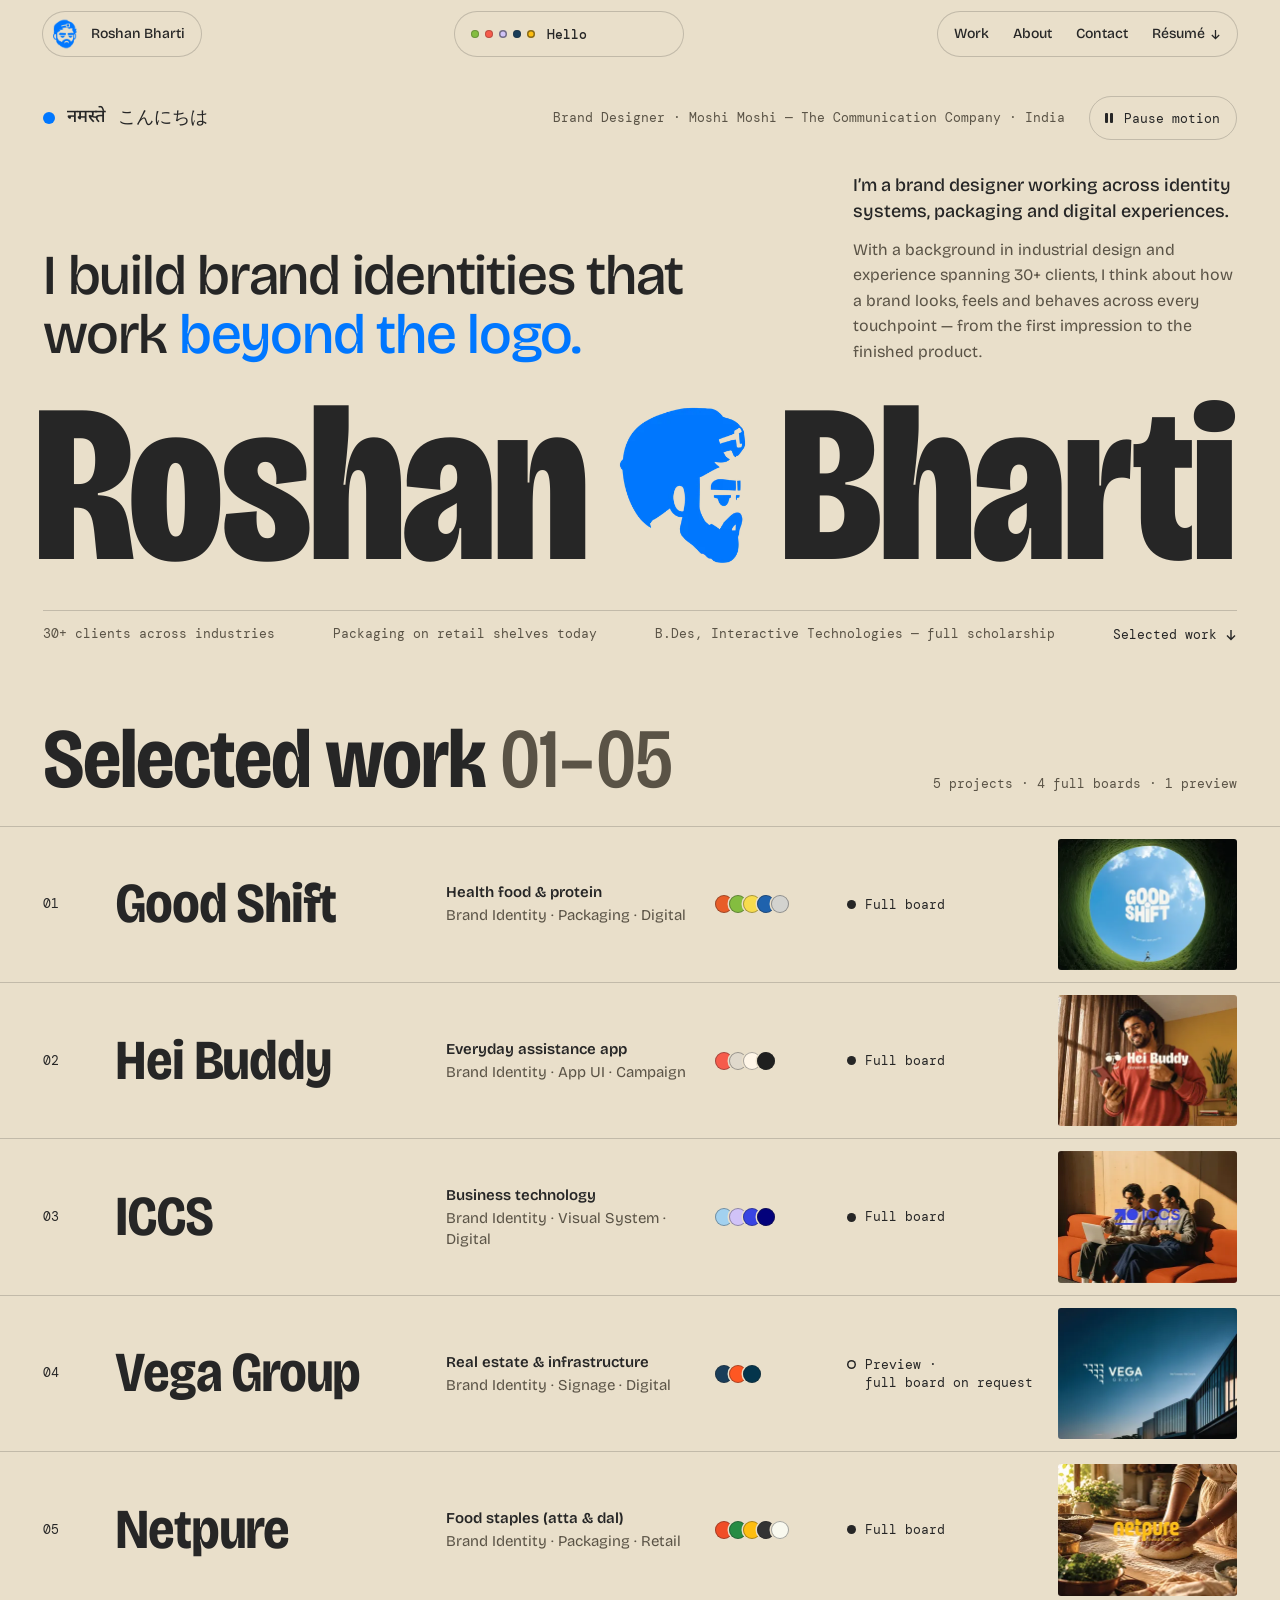
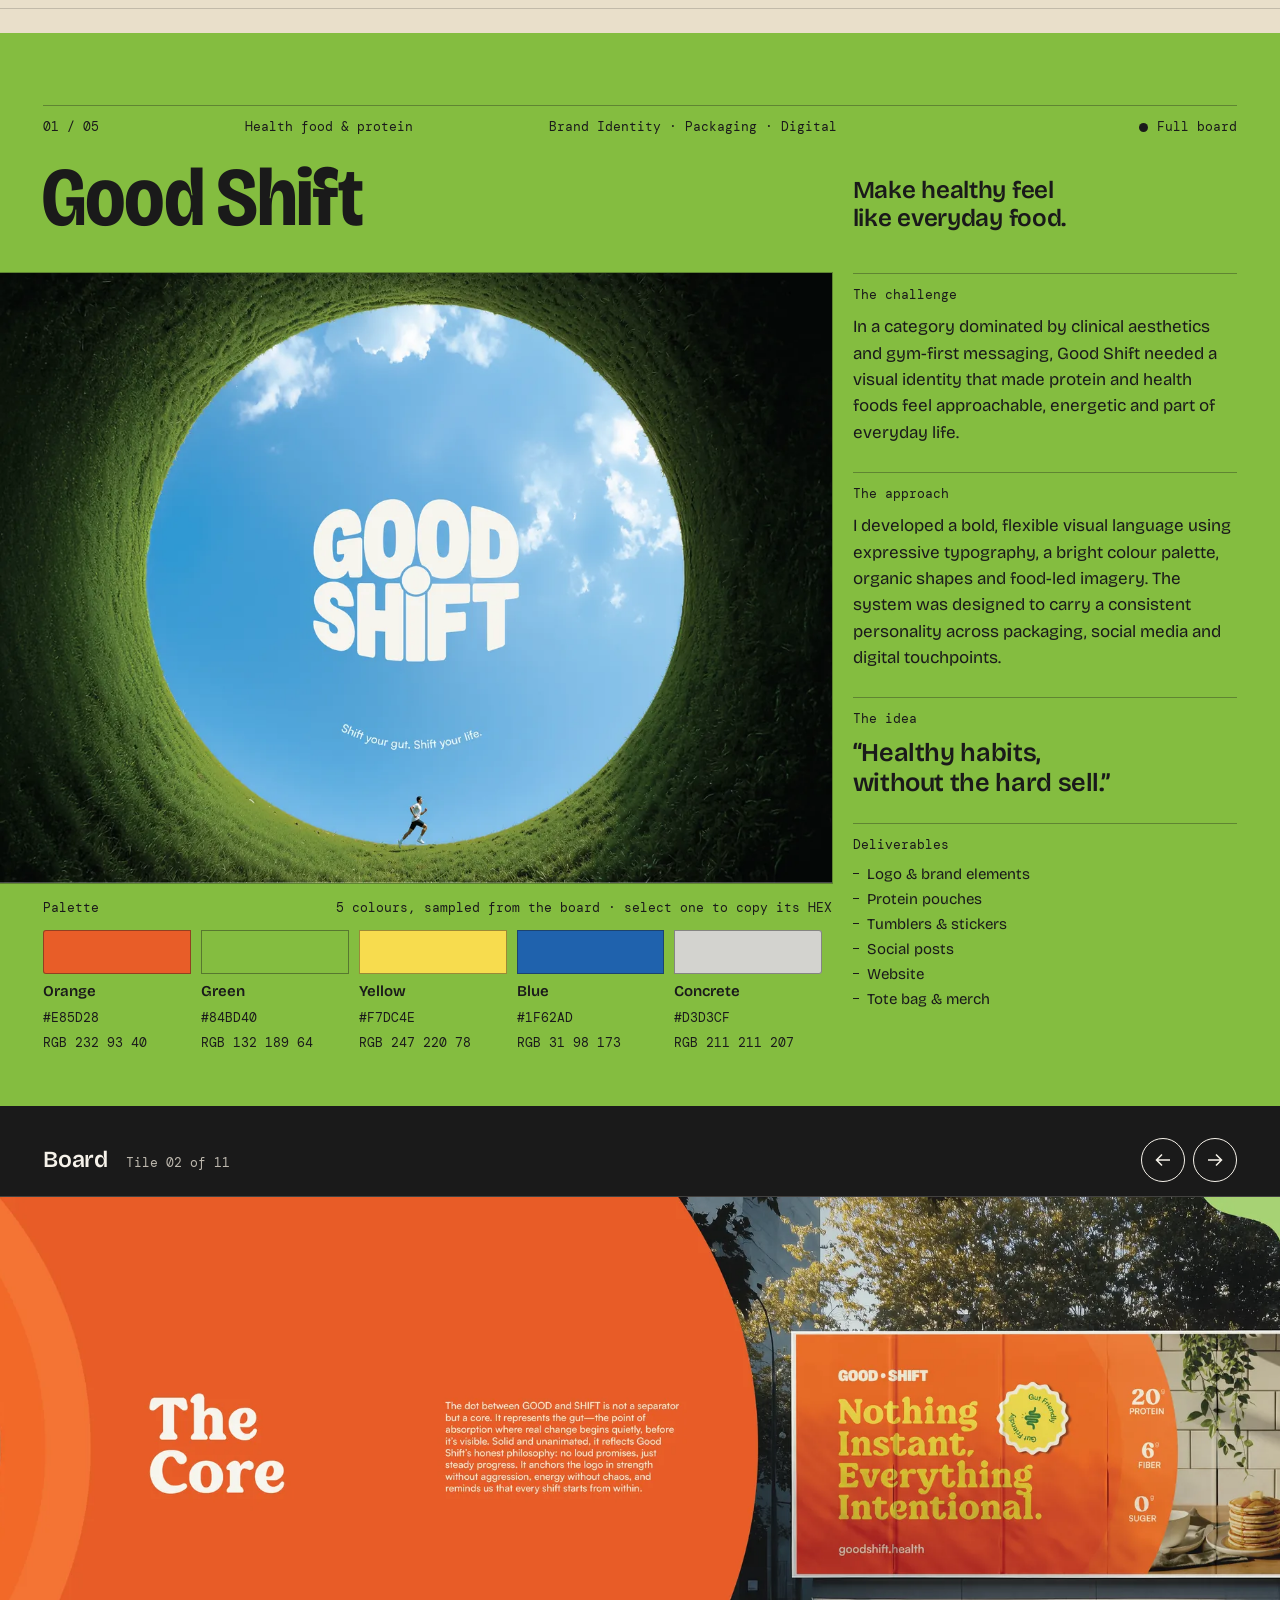
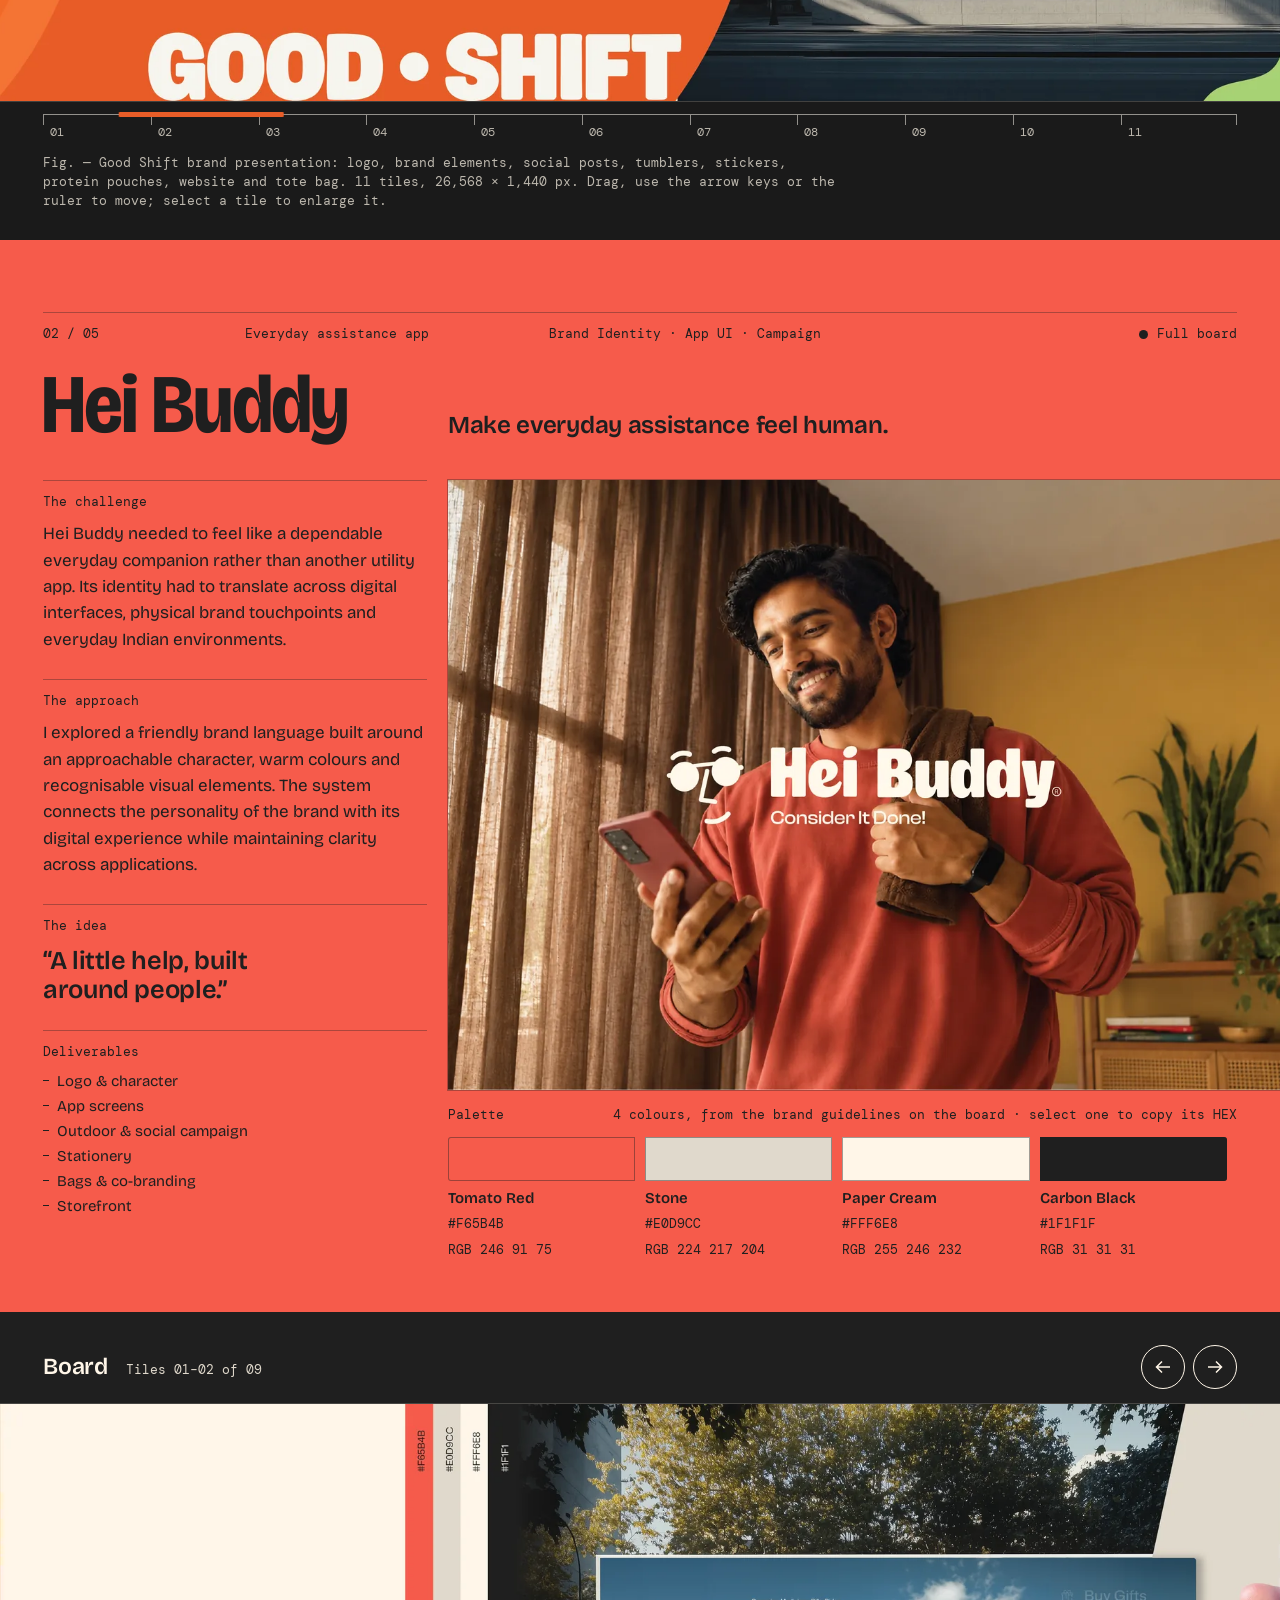
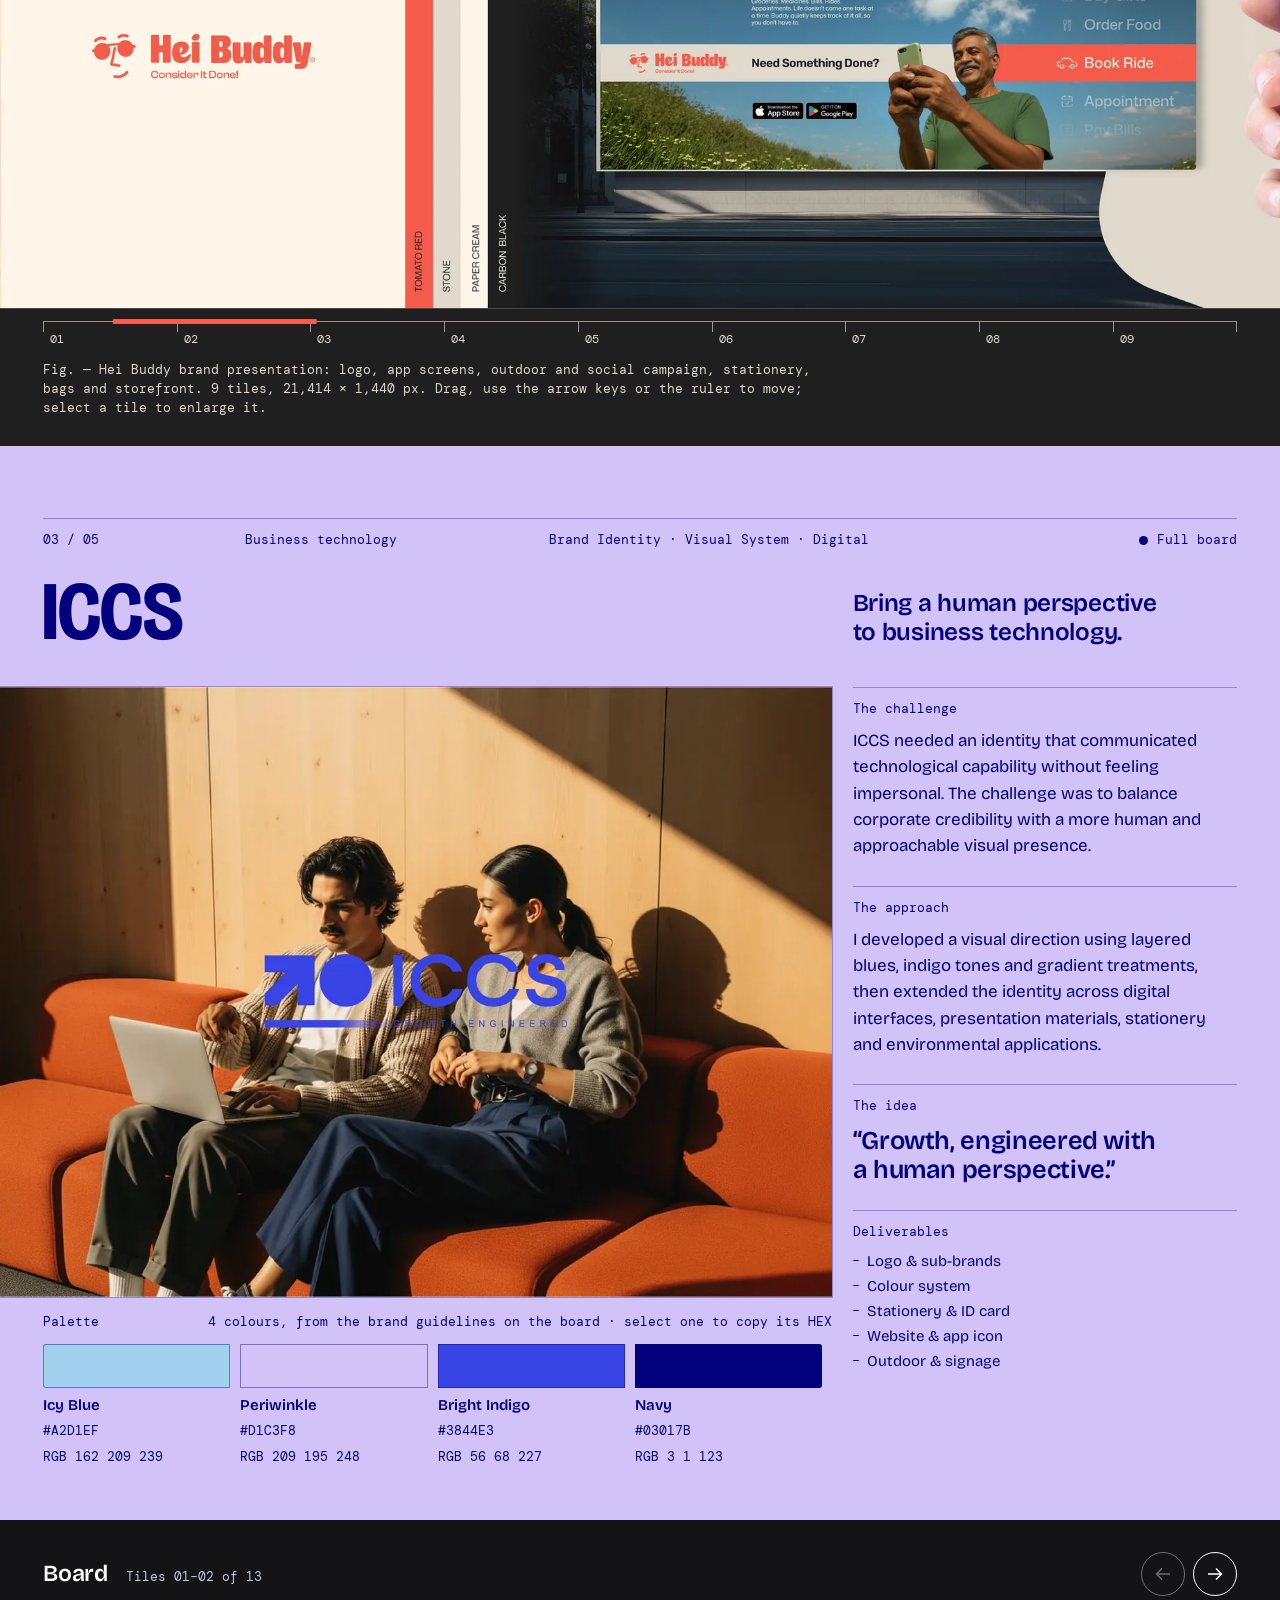
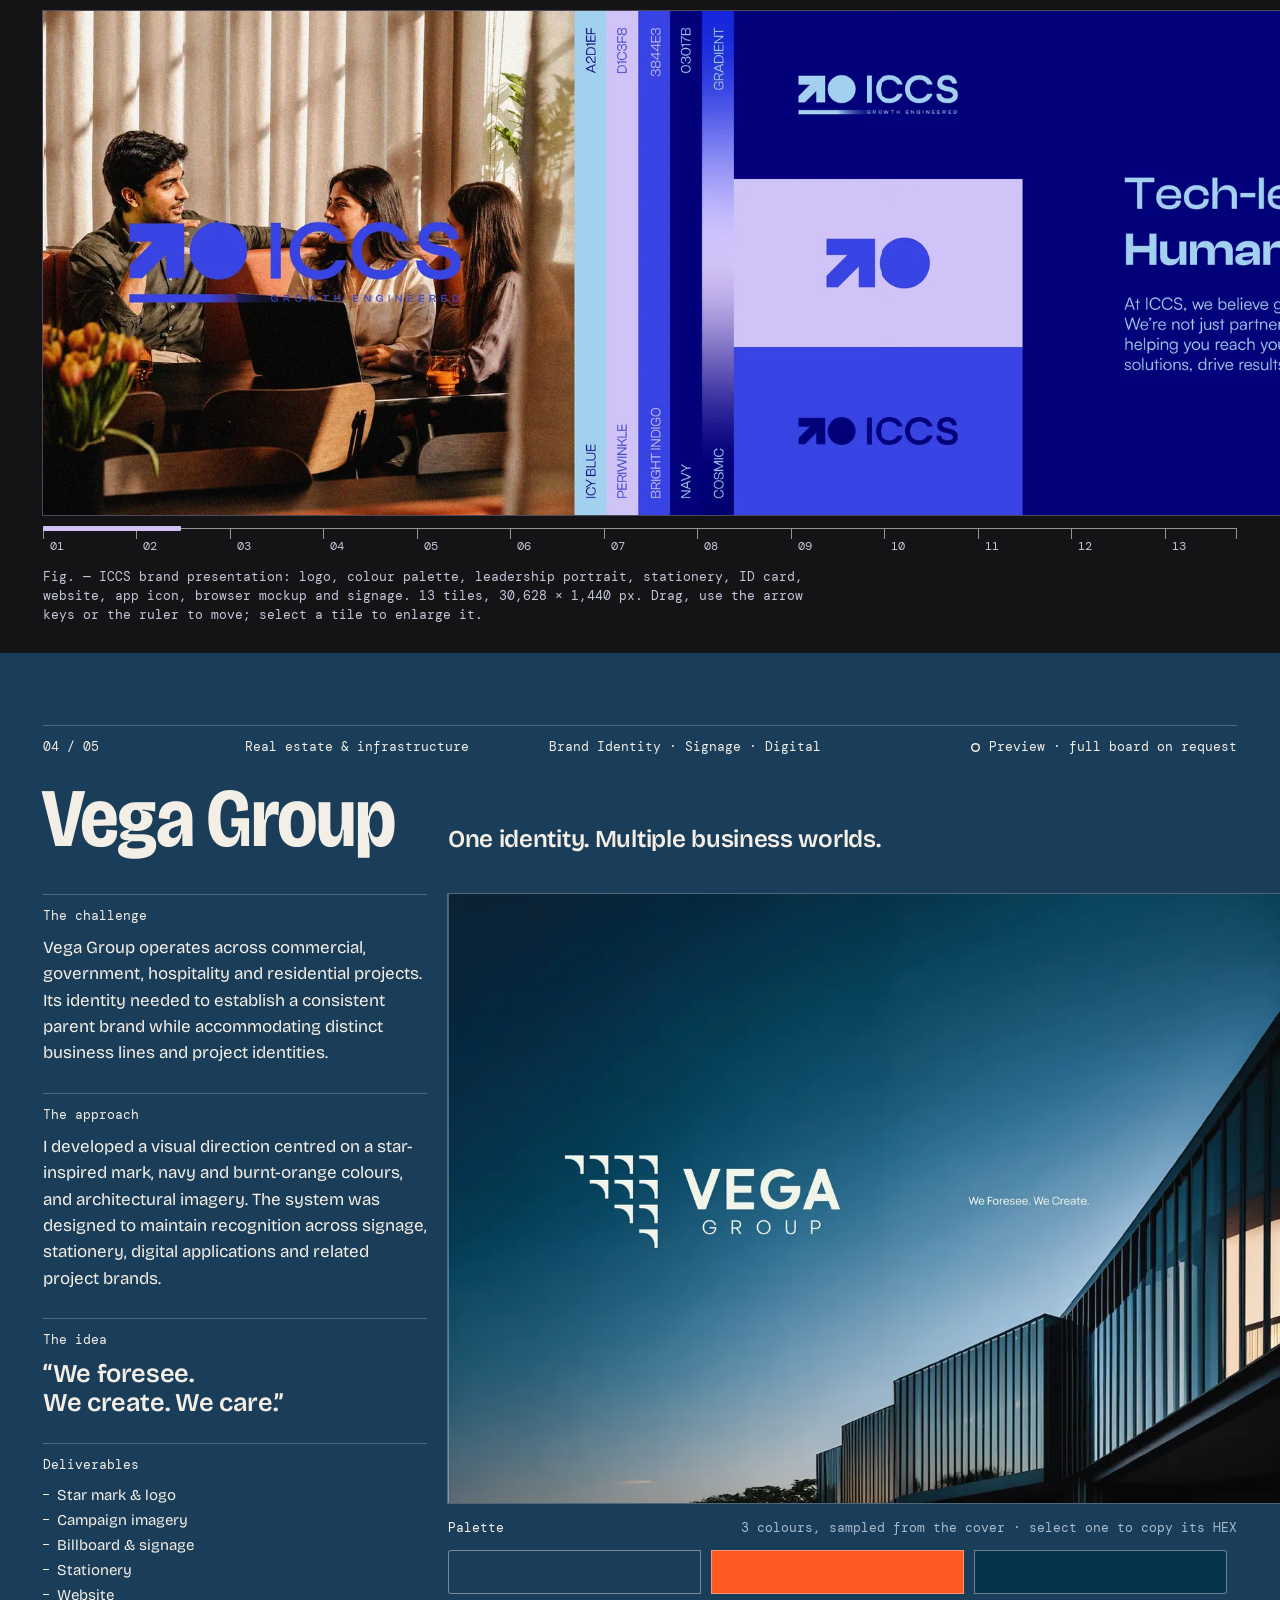
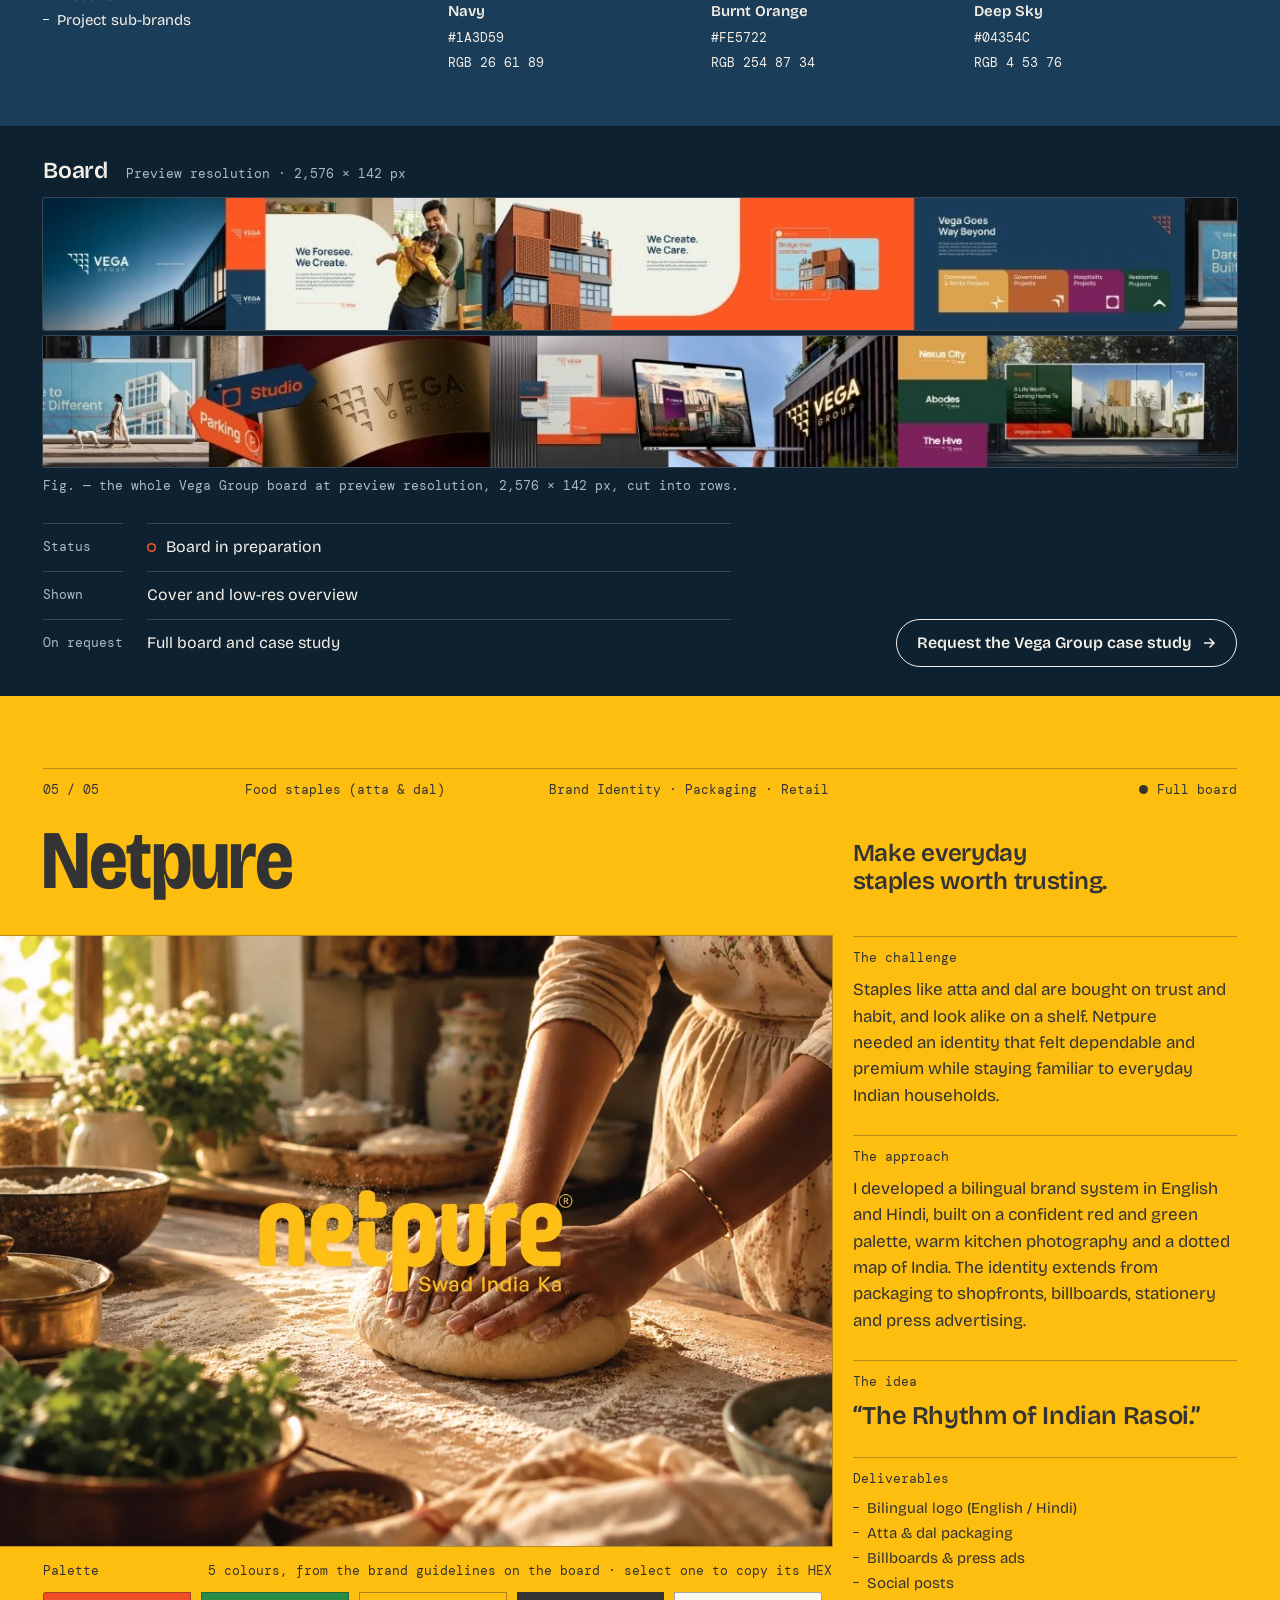
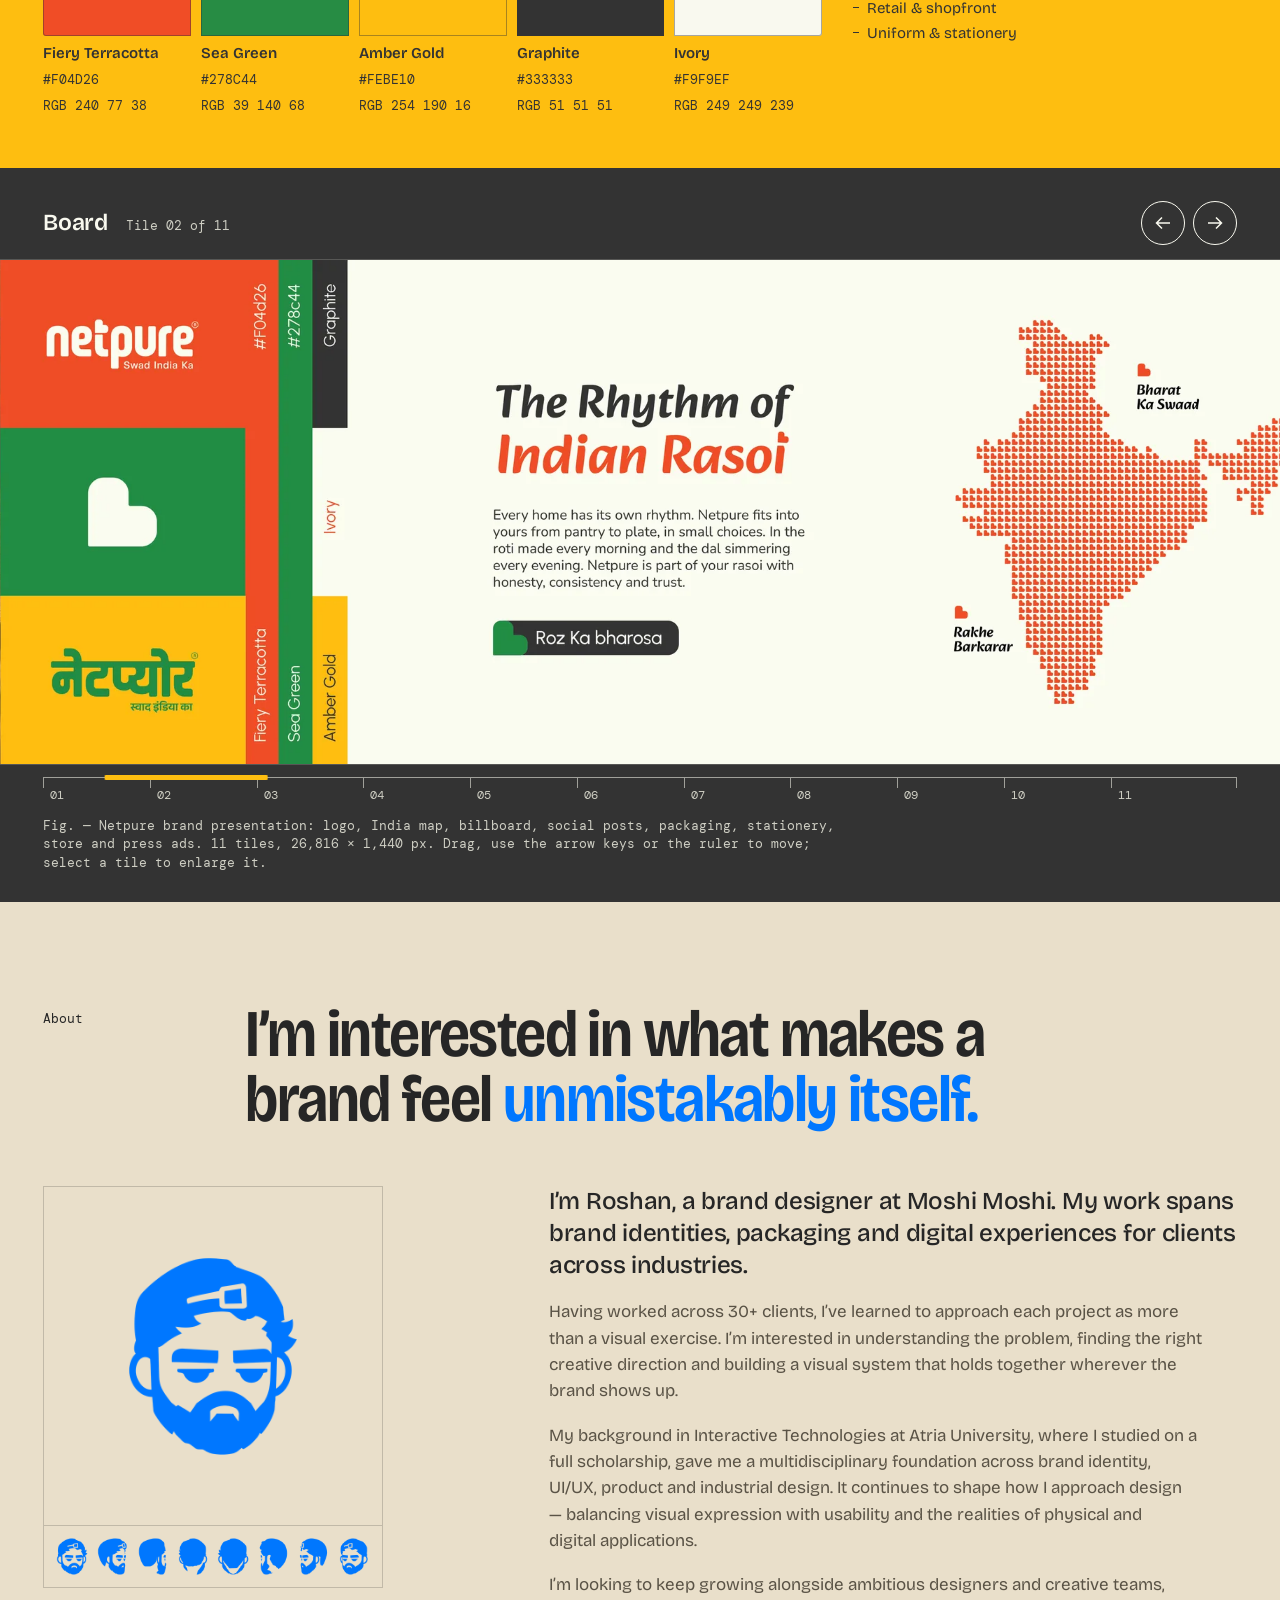
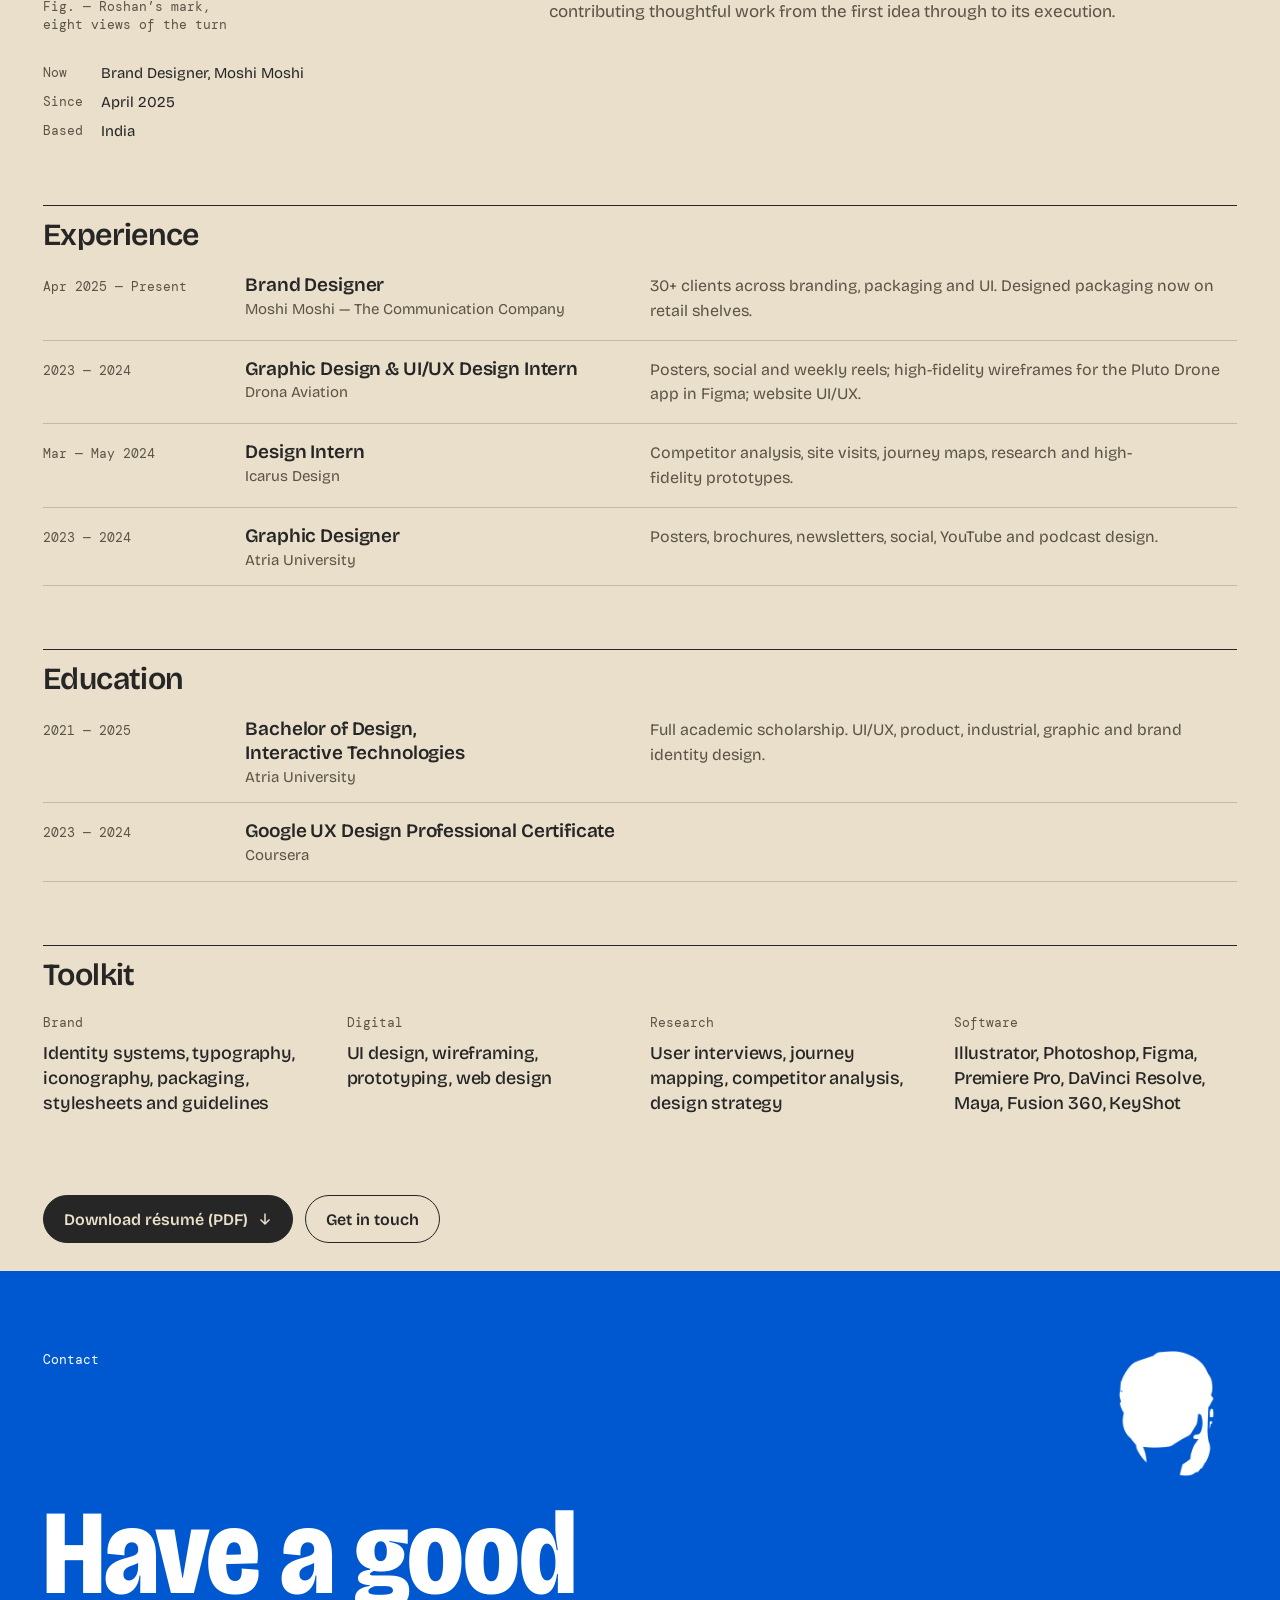
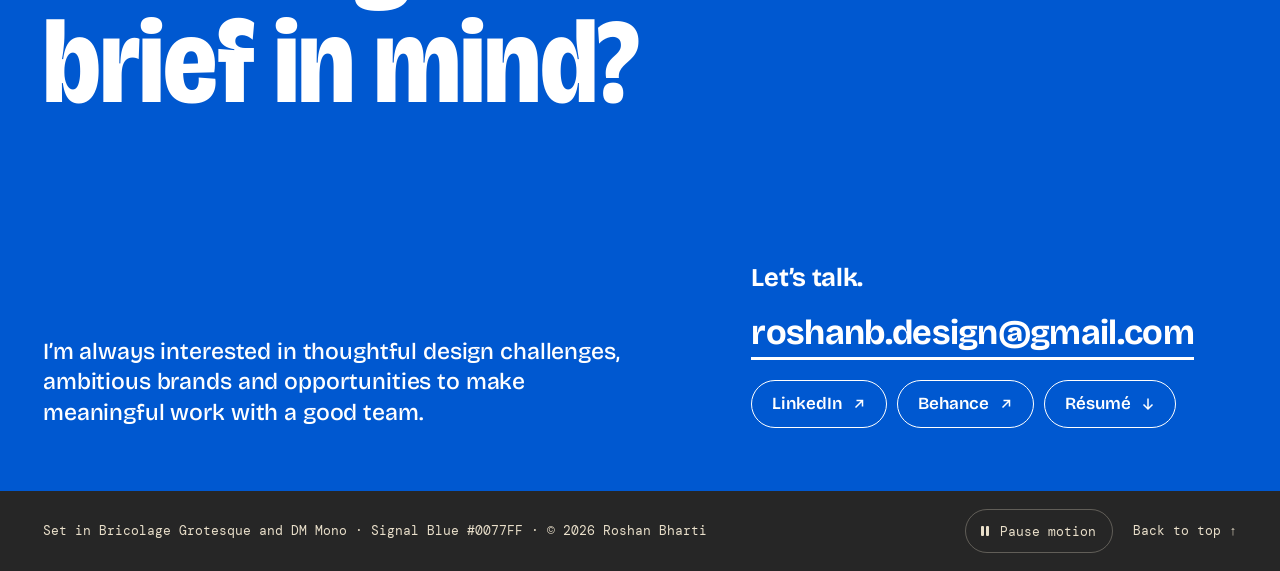
==== commit 2d0468ab: "Publish on GitHub Pages Set site.url to https://puneethkumar450.github.io/roshanPortfolio so the bui" ====
--- a/index.html
+++ b/index.html
@@ -6,18 +6,20 @@
 <meta name="viewport" content="width=device-width, initial-scale=1, viewport-fit=cover">
 <title>Roshan Bharti — Brand Designer</title>
 <meta name="description" content="Roshan Bharti is a brand designer building identity systems, packaging and digital experiences.">
+<link rel="canonical" href="https://puneethkumar450.github.io/roshanPortfolio/">
 <meta property="og:type" content="website">
 <meta property="og:site_name" content="Roshan Bharti">
 <meta property="og:title" content="Roshan Bharti — Brand Designer">
 <meta property="og:description" content="Roshan Bharti is a brand designer building identity systems, packaging and digital experiences.">
-<meta property="og:image" content="assets/og-image.jpg">
+<meta property="og:image" content="https://puneethkumar450.github.io/roshanPortfolio/assets/og-image.jpg">
 <meta property="og:image:width" content="1200">
 <meta property="og:image:height" content="630">
 <meta property="og:image:alt" content="Roshan Bharti — Brand Designer">
+<meta property="og:url" content="https://puneethkumar450.github.io/roshanPortfolio/">
 <meta name="twitter:card" content="summary_large_image">
 <meta name="twitter:title" content="Roshan Bharti — Brand Designer">
 <meta name="twitter:description" content="Roshan Bharti is a brand designer building identity systems, packaging and digital experiences.">
-<meta name="twitter:image" content="assets/og-image.jpg">
+<meta name="twitter:image" content="https://puneethkumar450.github.io/roshanPortfolio/assets/og-image.jpg">
 <meta name="color-scheme" content="light dark">
 <meta name="theme-color" media="(prefers-color-scheme: light)" content="#E9DFCA">
 <meta name="theme-color" media="(prefers-color-scheme: dark)" content="#1E1E1F">
@@ -69,8 +71,9 @@
     "https://www.linkedin.com/in/roshan-bharti-877a211a8",
     "https://www.behance.net/ravana"
   ],
-  "image": "assets/mark/mark-static-512.png",
-  "description": "Roshan Bharti is a brand designer building identity systems, packaging and digital experiences."
+  "image": "https://puneethkumar450.github.io/roshanPortfolio/assets/mark/mark-static-512.png",
+  "description": "Roshan Bharti is a brand designer building identity systems, packaging and digital experiences.",
+  "url": "https://puneethkumar450.github.io/roshanPortfolio/"
 }</script>
 </head>
 <body>
